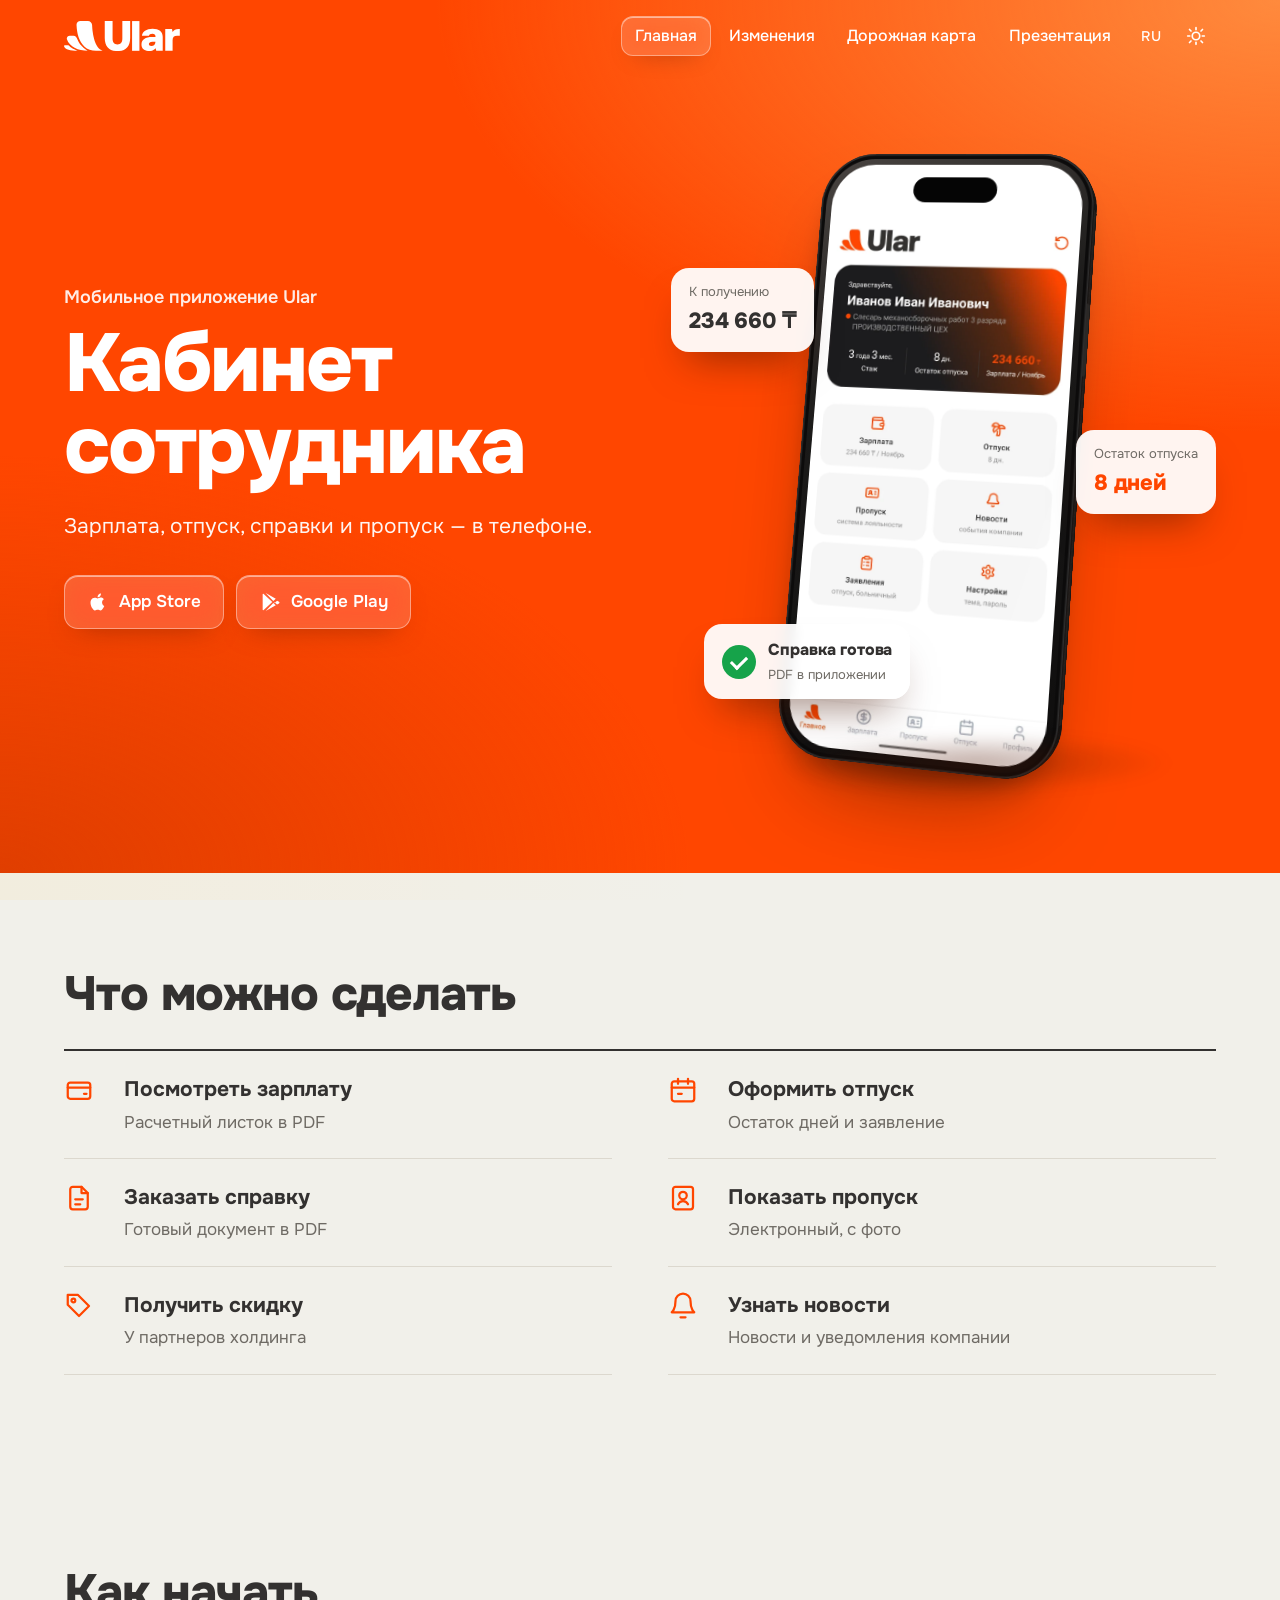
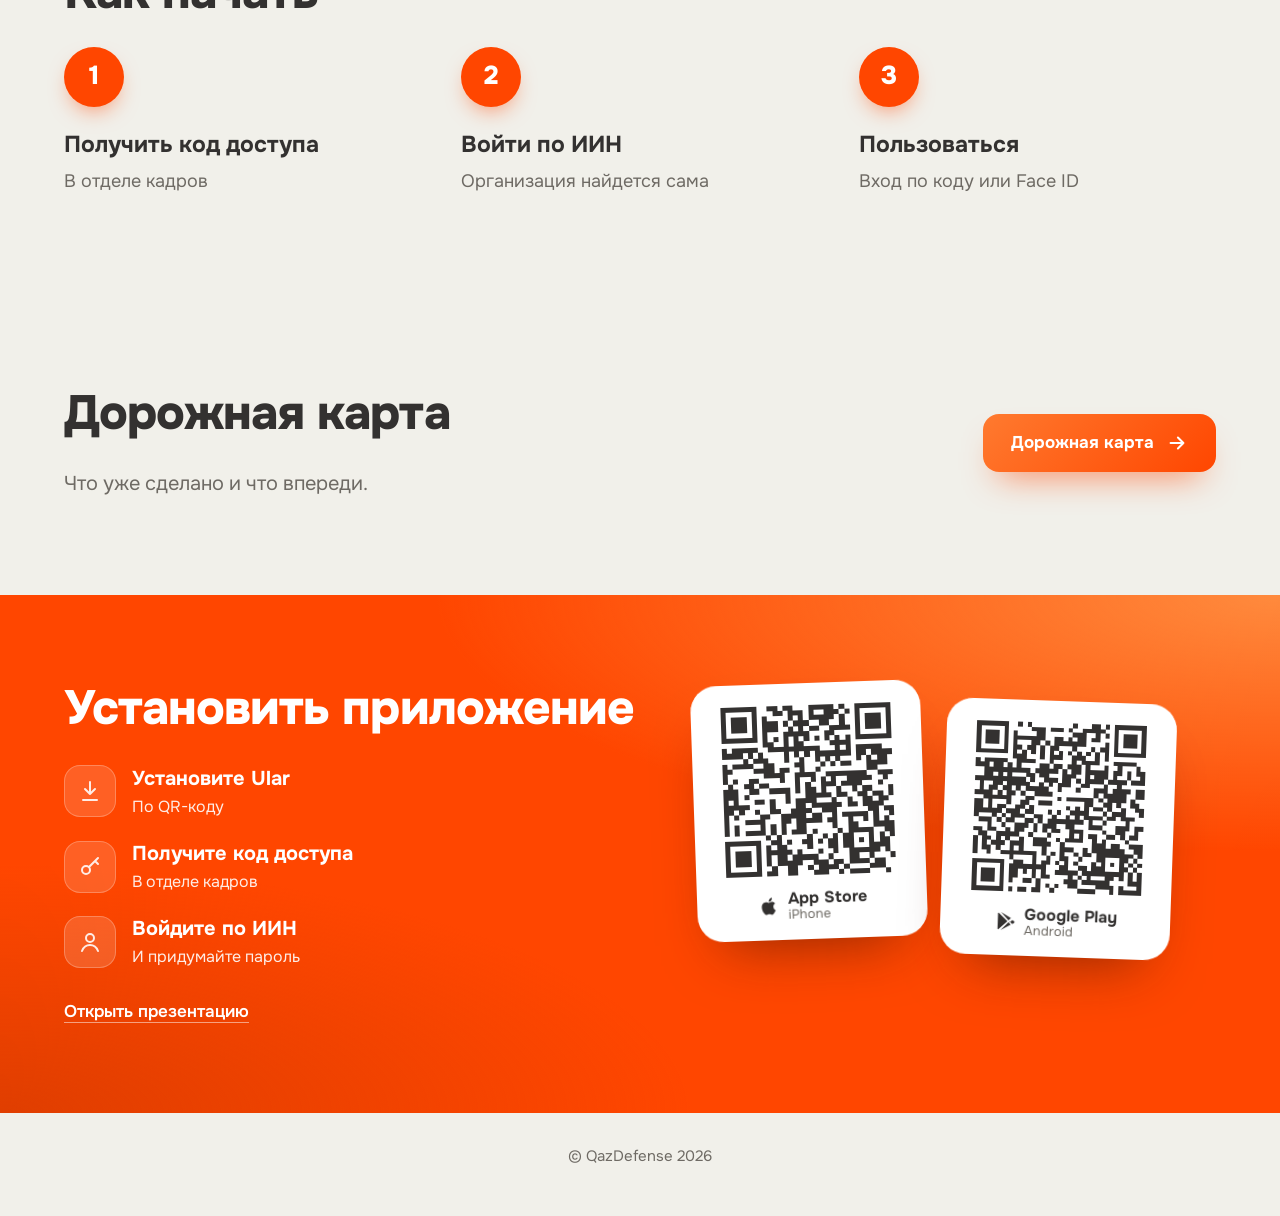
==== index.html @ 0cce13f9 "Сайт на трех языках: русский, казахский, английский Переключатель языка в шапке и в презентации, выб" ====
<!doctype html>
<html lang="ru">
<head>
<meta charset="utf-8">
<meta name="viewport" content="width=device-width, initial-scale=1, viewport-fit=cover">
<title>Кабинет сотрудника</title>
<meta name="description" content="Кабинет сотрудника: мобильное приложение Ular, связь с 1С:ЗУП и маршрут развития.">
<meta property="og:title" content="Кабинет сотрудника">
<meta property="og:description" content="Зарплата, отпуск, справки и электронный пропуск в телефоне.">
<meta property="og:image" content="assets/app/light/home.webp">
<meta name="theme-color" content="#FF4600">
<link rel="icon" href="assets/mark.svg" type="image/svg+xml">
<link rel="preconnect" href="https://fonts.googleapis.com">
<link rel="preconnect" href="https://fonts.gstatic.com" crossorigin>
<link rel="stylesheet" href="https://fonts.googleapis.com/css2?family=Onest:wght@400;500;600;700;800&display=swap">
<link rel="stylesheet" href="assets/site.css?v=1446a52e">
<script>try{var t=localStorage.getItem("theme");if(t)document.documentElement.dataset.theme=t}catch(e){}</script>
<script>(function(){var l=null,r=document.documentElement;try{l=new URLSearchParams(location.search).get("lang")||localStorage.getItem("lang")}catch(e){}if(l==="kz")l="kk";if(l==="kk"||l==="en"){r.lang=l;r.classList.add("i18n-wait");setTimeout(function(){r.classList.remove("i18n-wait")},1500)}})()</script>
</head>
<body class="page-flow">

<header class="top flow-top">
  <div class="wrap">
    <a class="brand" href="./" aria-label="Кабинет сотрудника"><svg viewBox="0 0 849 220" role="img" aria-label="Ular"><path d="M841.567 57.8906H849.352V108.357H829.11C807 108.357 796.412 117.681 796.412 141.348V218.577H742.539V57.8906H792.053L796.412 81.5576C805.443 66.61 818.211 57.8906 841.567 57.8906Z" fill="currentColor"/><path d="M649.555 56.0234C696.577 56.0234 723.981 75.9535 723.981 114.879V218.578H676.336L672.287 200.205C660.454 213.595 646.752 220.446 625.888 220.446C591.01 220.446 568.277 203.942 568.277 172.49C568.277 137.612 595.993 117.993 647.686 117.993H670.73V111.765C670.73 100.555 662.945 93.0809 647.998 93.0809C633.673 93.0809 624.019 99.309 623.085 108.651H571.391C574.194 77.5105 604.712 56.0234 649.555 56.0234ZM640.212 183.389C658.585 183.389 670.419 171.244 670.73 151.937V151.314H647.998C631.804 151.314 622.462 158.165 622.462 169.064C622.462 177.784 629.313 183.389 640.212 183.389Z" fill="currentColor"/><path d="M499.242 218.579V0.59375H553.116V218.579H499.242Z" fill="currentColor"/><path d="M298.93 123.911V0.59375H356.229V127.025C356.229 155.986 366.194 172.179 392.04 172.179C417.887 172.179 427.852 155.986 427.852 127.025V0.59375H485.151V123.911C485.151 185.881 453.076 220.447 392.04 220.447C331.005 220.447 298.93 185.881 298.93 123.911Z" fill="currentColor"/><path d="M29.8086 177.066C33.7452 177.066 37.3371 179.893 39.753 183.002C46.1115 191.182 62.901 204.238 99.253 217.545C46.9515 217.545 9.14565 211.108 0.314484 185.114C-1.13913 180.835 2.66757 177.066 7.18655 177.066H29.8086ZM69.8587 109.004C83.4162 109.004 94.1327 121.016 97.971 134.019C117.186 188.463 173.441 217.545 173.441 217.545C140.13 217.545 106.184 213.955 77.4821 197.048C54.4154 183.46 29.5887 162.787 21.2532 134.056C17.4759 121.036 28.8384 109.004 42.3958 109.004H69.8587ZM175.006 0C191.834 0 205.317 13.4258 206.041 30.2379C208.97 98.2633 226.685 202.657 282.727 217.545H234.255C202.698 217.545 170.627 209.135 148.651 186.488C109.204 145.836 95.3131 97.632 91.8499 28.0963C91.8501 12.3522 104.614 0.000155662 120.358 0H175.006Z" fill="#FF4600"/></svg></a>
    <nav class="nav" aria-label="Разделы">
      <a class="opt" href="./" aria-current="page">Главная</a>
      <a class="opt" href="changes.html">Изменения</a>
      <a class="opt" href="roadmap.html">Дорожная карта</a>
      <a class="nav-cta" href="present/" target="_blank" rel="noopener">Презентация</a>
      <button type="button" id="theme" class="theme-btn" aria-label="Светлая или темная тема"><svg viewBox="0 0 24 24" aria-hidden="true"><g class="ic-sun"><circle cx="12" cy="12" r="4.5" fill="none" stroke="currentColor" stroke-width="2"/><path d="M12 2v2.5M12 19.5V22M4.2 4.2l1.8 1.8M18 18l1.8 1.8M2 12h2.5M19.5 12H22M4.2 19.8 6 18M18 6l1.8-1.8" stroke="currentColor" stroke-width="2" stroke-linecap="round"/></g><path class="ic-moon" d="M20 14.5A8 8 0 0 1 9.5 4a8 8 0 1 0 10.5 10.5z" fill="none" stroke="currentColor" stroke-width="2" stroke-linejoin="round"/></svg></button>
    </nav>
  </div>
</header>

<main>
  <section class="flow-hero band" id="start">
    <div class="wrap">
      <div class="hero-text">
        <p class="kicker">Мобильное приложение Ular</p>
        <h1>Кабинет сотрудника</h1>
        <p class="lead">Зарплата, отпуск, справки и пропуск — в телефоне.</p>
        <div class="stores">
          <a class="store" href="https://apps.apple.com/kz/app/ular/id6813023469" rel="noopener">
            <svg viewBox="0 0 24 24" aria-hidden="true"><path fill="currentColor" d="M16.4 12.6c0-2.4 2-3.5 2-3.6-1.1-1.6-2.8-1.8-3.4-1.8-1.4-.1-2.8.9-3.5.9s-1.9-.9-3.1-.8c-1.6 0-3 .9-3.8 2.3-1.6 2.8-.4 7 1.2 9.3.8 1.1 1.7 2.4 2.9 2.3 1.2 0 1.6-.7 3-.7s1.8.7 3 .7c1.3 0 2.1-1.1 2.8-2.3.9-1.3 1.3-2.6 1.3-2.6s-2.4-1-2.4-3.7zM14.2 5.6c.6-.8 1.1-1.9 1-3-.9 0-2.1.6-2.7 1.4-.6.7-1.1 1.8-1 2.9 1 .1 2.1-.5 2.7-1.3z"/></svg>
            App Store
          </a>
          <a class="store" href="https://play.google.com/store/apps/details?id=com.qazdefense.ular" rel="noopener">
            <svg viewBox="0 0 24 24" aria-hidden="true"><path fill="currentColor" d="M4 3.5v17c0 .4.4.7.8.5l9.7-9-9.7-9c-.4-.2-.8.1-.8.5zm11.6 7.4 2.7-2.5-11-6.2 8.3 8.7zm0 2.2-8.3 8.7 11-6.2-2.7-2.5zm1.1-1.1 3 2.8 2.1-1.2c.7-.4.7-1.4 0-1.8l-2.1-1.2-3 2.8z"/></svg>
            Google Play
          </a>
        </div>
      </div>
      <div class="phone3d" aria-hidden="true">
        <div class="phone3d-tilt" id="phone3d" data-spin title="Зажмите и покрутите">
          <div class="spin-body"><div class="device"><img src="assets/app/light/home.webp" alt="" width="620" height="1412"><i class="sheen"></i></div><i class="slice" style="--z:-11.0px"></i><i class="slice" style="--z:-10.5px"></i><i class="slice" style="--z:-10.0px"></i><i class="slice" style="--z:-9.5px"></i><i class="slice" style="--z:-9.0px"></i><i class="slice" style="--z:-8.5px"></i><i class="slice" style="--z:-8.0px"></i><i class="slice" style="--z:-7.5px"></i><i class="slice" style="--z:-7.0px"></i><i class="slice" style="--z:-6.5px"></i><i class="slice" style="--z:-6.0px"></i><i class="slice" style="--z:-5.5px"></i><i class="slice" style="--z:-5.0px"></i><i class="slice" style="--z:-4.5px"></i><i class="slice" style="--z:-4.0px"></i><i class="slice" style="--z:-3.5px"></i><i class="slice" style="--z:-3.0px"></i><i class="slice" style="--z:-2.5px"></i><i class="slice" style="--z:-2.0px"></i><i class="slice" style="--z:-1.5px"></i><i class="slice" style="--z:-1.0px"></i><i class="slice" style="--z:-0.5px"></i><i class="slice" style="--z:0.0px"></i><i class="slice" style="--z:0.5px"></i><i class="slice" style="--z:1.0px"></i><i class="slice" style="--z:1.5px"></i><i class="slice" style="--z:2.0px"></i><i class="slice" style="--z:2.5px"></i><i class="slice" style="--z:3.0px"></i><i class="slice" style="--z:3.5px"></i><i class="slice" style="--z:4.0px"></i><i class="slice" style="--z:4.5px"></i><i class="slice" style="--z:5.0px"></i><i class="slice" style="--z:5.5px"></i><i class="slice" style="--z:6.0px"></i><i class="slice" style="--z:6.5px"></i><i class="slice" style="--z:7.0px"></i><i class="slice" style="--z:7.5px"></i><i class="slice" style="--z:8.0px"></i><i class="slice" style="--z:8.5px"></i><i class="slice" style="--z:9.0px"></i><i class="slice" style="--z:9.5px"></i><i class="slice" style="--z:10.0px"></i><i class="slice" style="--z:10.5px"></i><i class="slice" style="--z:11.0px"></i><i class="edge el"></i><i class="edge er"></i><i class="edge et"></i><i class="edge eb"></i><div class="device-back" aria-hidden="true"><svg viewBox="0 0 283 220"><path d="M29.8086 177.066C33.7452 177.066 37.3371 179.893 39.753 183.002C46.1115 191.182 62.901 204.238 99.253 217.545C46.9515 217.545 9.14565 211.108 0.314484 185.114C-1.13913 180.835 2.66757 177.066 7.18655 177.066H29.8086ZM69.8587 109.004C83.4162 109.004 94.1327 121.016 97.971 134.019C117.186 188.463 173.441 217.545 173.441 217.545C140.13 217.545 106.184 213.955 77.4821 197.048C54.4154 183.46 29.5887 162.787 21.2532 134.056C17.4759 121.036 28.8384 109.004 42.3958 109.004H69.8587ZM175.006 0C191.834 0 205.317 13.4258 206.041 30.2379C208.97 98.2633 226.685 202.657 282.727 217.545H234.255C202.698 217.545 170.627 209.135 148.651 186.488C109.204 145.836 95.3131 97.632 91.8499 28.0963C91.8501 12.3522 104.614 0.000155662 120.358 0H175.006Z" fill="#FF4600"/></svg><span>Ular</span></div></div>
        </div>
        <i class="phone3d-shadow"></i>
        <div class="float-card fc1"><span>К получению</span><b>234 660 ₸</b></div>
        <div class="float-card fc2"><span>Остаток отпуска</span><b>8 дней</b></div>
        <div class="float-card fc3"><i></i><div><b>Справка готова</b><span>PDF в приложении</span></div></div>
      </div>
    </div>
  </section>

  <section class="flow-block reveal" id="features">
    <div class="wrap">
      <h2>Что можно сделать</h2>
      <div class="tasks">
        <div class="task">
          <svg viewBox="0 0 24 24" fill="none" stroke="currentColor" stroke-width="1.8" stroke-linecap="round" stroke-linejoin="round" aria-hidden="true"><rect x="3" y="6" width="18" height="13" rx="2"/><path d="M3 10h18M16 15h2"/></svg>
          <div><h3>Посмотреть зарплату</h3><p>Расчетный листок в PDF</p></div>
        </div>
        <div class="task">
          <svg viewBox="0 0 24 24" fill="none" stroke="currentColor" stroke-width="1.8" stroke-linecap="round" stroke-linejoin="round" aria-hidden="true"><rect x="3" y="5" width="18" height="16" rx="2"/><path d="M3 10h18M8 3v4M16 3v4M8 15h3"/></svg>
          <div><h3>Оформить отпуск</h3><p>Остаток дней и заявление</p></div>
        </div>
        <div class="task">
          <svg viewBox="0 0 24 24" fill="none" stroke="currentColor" stroke-width="1.8" stroke-linecap="round" stroke-linejoin="round" aria-hidden="true"><path d="M14 3H7a2 2 0 0 0-2 2v14a2 2 0 0 0 2 2h10a2 2 0 0 0 2-2V8z"/><path d="M14 3v5h5M9 13h6M9 17h4"/></svg>
          <div><h3>Заказать справку</h3><p>Готовый документ в PDF</p></div>
        </div>
        <div class="task">
          <svg viewBox="0 0 24 24" fill="none" stroke="currentColor" stroke-width="1.8" stroke-linecap="round" stroke-linejoin="round" aria-hidden="true"><rect x="4" y="3" width="16" height="18" rx="2"/><circle cx="12" cy="10" r="3"/><path d="M8 17c.8-1.8 2.2-2.6 4-2.6s3.2.8 4 2.6"/></svg>
          <div><h3>Показать пропуск</h3><p>Электронный, с фото</p></div>
        </div>
        <div class="task">
          <svg viewBox="0 0 24 24" fill="none" stroke="currentColor" stroke-width="1.8" stroke-linecap="round" stroke-linejoin="round" aria-hidden="true"><path d="M20 12l-8 8-9-9V3h8z"/><circle cx="7.5" cy="7.5" r="1.5"/></svg>
          <div><h3>Получить скидку</h3><p>У партнеров холдинга</p></div>
        </div>
        <div class="task">
          <svg viewBox="0 0 24 24" fill="none" stroke="currentColor" stroke-width="1.8" stroke-linecap="round" stroke-linejoin="round" aria-hidden="true"><path d="M6 8a6 6 0 0 1 12 0c0 7 3 9 3 9H3s3-2 3-9"/><path d="M10 21h4"/></svg>
          <div><h3>Узнать новости</h3><p>Новости и уведомления компании</p></div>
        </div>
      </div>

    </div>
  </section>

  <section class="flow-block reveal" id="how">
    <div class="wrap">
      <h2>Как начать</h2>
      <ol class="steps">
        <li><h3>Получить код доступа</h3><p>В отделе кадров</p></li>
        <li><h3>Войти по ИИН</h3><p>Организация найдется сама</p></li>
        <li><h3>Пользоваться</h3><p>Вход по коду или Face ID</p></li>
      </ol>
    </div>
  </section>

  <section class="flow-block reveal" id="route-block">
    <div class="wrap teaser">
      <div>
        <h2>Дорожная карта</h2>
        <p class="lead-dark">Что уже сделано и что впереди.</p>
      </div>
      <a class="btn-route" href="roadmap.html">Дорожная карта <svg viewBox="0 0 24 24" aria-hidden="true"><path d="M5 12h14M13 6l6 6-6 6" fill="none" stroke="currentColor" stroke-width="2.2" stroke-linecap="round" stroke-linejoin="round"/></svg></a>
    </div>
  </section>

  <section class="flow-block band finale reveal" id="end">
    <div class="wrap finale-grid">
      <div class="finale-text">
        <h2>Установить приложение</h2>
        <ol class="finale-steps">
          <li><span class="fi"><svg viewBox="0 0 24 24" fill="none" stroke="currentColor" stroke-width="2" stroke-linecap="round" stroke-linejoin="round" aria-hidden="true"><path d="M12 3v12M7 10l5 5 5-5M5 21h14"/></svg></span><div><b>Установите Ular</b><span>По QR-коду</span></div></li>
          <li><span class="fi"><svg viewBox="0 0 24 24" fill="none" stroke="currentColor" stroke-width="2" stroke-linecap="round" stroke-linejoin="round" aria-hidden="true"><circle cx="8" cy="15" r="4"/><path d="M11 12l9-9M17 6l3 3"/></svg></span><div><b>Получите код доступа</b><span>В отделе кадров</span></div></li>
          <li><span class="fi"><svg viewBox="0 0 24 24" fill="none" stroke="currentColor" stroke-width="2" stroke-linecap="round" stroke-linejoin="round" aria-hidden="true"><circle cx="12" cy="8" r="4"/><path d="M4 21c1.5-4 4.5-6 8-6s6.5 2 8 6"/></svg></span><div><b>Войдите по ИИН</b><span>И придумайте пароль</span></div></li>
        </ol>
        <a class="finale-link" href="present/" target="_blank" rel="noopener">Открыть презентацию</a>
      </div>
      <div class="qr-cards">
        <a class="qr-card" href="https://apps.apple.com/kz/app/ular/id6813023469" rel="noopener">
          <img src="assets/qr-ios.svg" alt="QR-код для App Store" width="160" height="160">
          <span class="qr-meta"><svg viewBox="0 0 24 24" aria-hidden="true"><path fill="currentColor" d="M16.4 12.6c0-2.4 2-3.5 2-3.6-1.1-1.6-2.8-1.8-3.4-1.8-1.4-.1-2.8.9-3.5.9s-1.9-.9-3.1-.8c-1.6 0-3 .9-3.8 2.3-1.6 2.8-.4 7 1.2 9.3.8 1.1 1.7 2.4 2.9 2.3 1.2 0 1.6-.7 3-.7s1.8.7 3 .7c1.3 0 2.1-1.1 2.8-2.3.9-1.3 1.3-2.6 1.3-2.6s-2.4-1-2.4-3.7zM14.2 5.6c.6-.8 1.1-1.9 1-3-.9 0-2.1.6-2.7 1.4-.6.7-1.1 1.8-1 2.9 1 .1 2.1-.5 2.7-1.3z"/></svg><b>App Store</b><span>iPhone</span></span>
        </a>
        <a class="qr-card" href="https://play.google.com/store/apps/details?id=com.qazdefense.ular" rel="noopener">
          <img src="assets/qr-android.svg" alt="QR-код для Google Play" width="160" height="160">
          <span class="qr-meta"><svg viewBox="0 0 24 24" aria-hidden="true"><path fill="currentColor" d="M4 3.5v17c0 .4.4.7.8.5l9.7-9-9.7-9c-.4-.2-.8.1-.8.5zm11.6 7.4 2.7-2.5-11-6.2 8.3 8.7zm0 2.2-8.3 8.7 11-6.2-2.7-2.5zm1.1-1.1 3 2.8 2.1-1.2c.7-.4.7-1.4 0-1.8l-2.1-1.2-3 2.8z"/></svg><b>Google Play</b><span>Android</span></span>
        </a>
      </div>
    </div>
  </section>
</main>

<nav class="tabbar" aria-label="Разделы">
  <a href="./" aria-current="page"><svg viewBox="0 0 24 24" aria-hidden="true"><g fill="none" stroke="currentColor" stroke-width="2" stroke-linecap="round" stroke-linejoin="round"><path d="M4 11.5 12 5l8 6.5V19a1 1 0 0 1-1 1h-4.5v-5h-5v5H5a1 1 0 0 1-1-1z"/></g></svg><span>Главная</span></a>
  <a href="changes.html"><svg viewBox="0 0 24 24" aria-hidden="true"><g fill="none" stroke="currentColor" stroke-width="2" stroke-linecap="round" stroke-linejoin="round"><path d="M8 6h12M8 12h12M8 18h12"/><circle cx="4" cy="6" r=".6"/><circle cx="4" cy="12" r=".6"/><circle cx="4" cy="18" r=".6"/></g></svg><span>Изменения</span></a>
  <a href="roadmap.html"><svg viewBox="0 0 24 24" aria-hidden="true"><g fill="none" stroke="currentColor" stroke-width="2" stroke-linecap="round" stroke-linejoin="round"><path d="M5 19c3-6 11-2 14-9"/><circle cx="5" cy="19" r="2"/><circle cx="19" cy="6" r="2"/></g></svg><span>Карта</span></a>
  <a href="present/" target="_blank" rel="noopener"><svg viewBox="0 0 24 24" aria-hidden="true"><g fill="none" stroke="currentColor" stroke-width="2" stroke-linecap="round" stroke-linejoin="round"><rect x="3" y="4" width="18" height="12" rx="2"/><path d="M12 16v4M8 20h8"/></g></svg><span>Презентация</span></a>
</nav>

<footer>
  <div class="wrap">
    <span>© QazDefense 2026</span>
  </div>
</footer>

<button type="button" class="to-top" id="toTop" aria-label="Наверх"><svg viewBox="0 0 24 24" aria-hidden="true"><path d="M12 19V5M6 11l6-6 6 6" fill="none" stroke="currentColor" stroke-width="2.2" stroke-linecap="round" stroke-linejoin="round"/></svg></button>
<script src="assets/i18n/kk.js?v=1446a52e"></script>
<script src="assets/i18n/en.js?v=1446a52e"></script>
<script src="assets/i18n.js?v=1446a52e"></script>
<script src="assets/deck.js?v=1446a52e"></script>
</body>
</html>
---- assets/site.css ----
/* Ular: фирменные цвета из брендбука, шрифт Onest вместо Aeonik (Aeonik по лицензии не раздается).
   Сайт листается как презентация: каждая область - экран (.slide). */
:root {
  --ular: #FF4600;
  --ular-deep: #D93B00;
  --sun: #FFCE64;
  --sand: #F1F0EA;
  --graphite: #333130;
  --bg: var(--sand);
  --surface: #FBFAF6;
  --fg: var(--graphite);
  --muted: #6E6A64;
  --line: #DCD8CE;
  --font: "Onest", "Segoe UI", Roboto, Arial, sans-serif;
  --wrap: 1180px;
  --top: 72px;
  color-scheme: light;
}
@media (prefers-color-scheme: dark) {
  :root:not([data-theme="light"]) { --bg: #1F1E1C; --surface: #2A2826; --fg: #F1F0EA; --muted: #A8A39B; --line: #3C3936; color-scheme: dark; }
}
:root[data-theme="dark"] { --bg: #1F1E1C; --surface: #2A2826; --fg: #F1F0EA; --muted: #A8A39B; --line: #3C3936; color-scheme: dark; }

* { box-sizing: border-box; }
html { -webkit-text-size-adjust: 100%; }
body { margin: 0; background: var(--bg); color: var(--fg); font: 400 17px/1.55 var(--font); }
img { max-width: 100%; height: auto; display: block; }
a { color: inherit; }
a:focus-visible, button:focus-visible, .strip:focus-visible { outline: 2px solid var(--ular); outline-offset: 3px; border-radius: 6px; }

.wrap {
  width: 100%; max-width: var(--wrap); margin: 0 auto;
  padding-left: max(24px, env(safe-area-inset-left, 0px));
  padding-right: max(24px, env(safe-area-inset-right, 0px));
}

/* Шапка */
.top .wrap { display: flex; align-items: center; justify-content: space-between; gap: 16px; height: var(--top); }
.brand { display: inline-flex; align-items: center; text-decoration: none; }
.brand svg { height: 30px; width: auto; }
.nav { display: flex; gap: 24px; font-weight: 500; font-size: 16px; }
.nav a { text-decoration: none; }
.nav a:hover, .nav a[aria-current="page"] { text-decoration: underline; text-underline-offset: 4px; }
.fixed-top { position: fixed; inset: 0 0 auto; z-index: 20; padding-top: env(safe-area-inset-top, 0px); color: var(--fg);
  background: color-mix(in srgb, var(--bg) 88%, transparent); backdrop-filter: blur(10px); -webkit-backdrop-filter: blur(10px);
  transition: background .3s ease, color .3s ease; }
.fixed-top.on-band { background: transparent; color: #fff; backdrop-filter: none; -webkit-backdrop-filter: none; }
.fixed-top.on-band .brand svg path { fill: #fff; }

/* Оранжевое поле бренда */
.band {
  color: #fff;
  background:
    radial-gradient(120% 90% at 100% 0%, #FF8A3D 0%, rgba(255,138,61,0) 55%),
    radial-gradient(90% 80% at 0% 100%, #E03E00 0%, rgba(224,62,0,0) 60%),
    var(--ular);
}
.band .brand svg path { fill: #fff; }

/* Слайды */
.slide {
  min-height: 100vh; min-height: 100svh;
  display: flex; align-items: center; padding-block: calc(var(--top) + 24px) 96px; overflow: hidden;
}
.slide h2 { margin: 0 0 12px; font-size: clamp(32px, 4.2vw, 54px); line-height: 1.06; font-weight: 800; letter-spacing: -0.02em; text-wrap: balance; }
.slide .intro { margin: 0 0 40px; color: var(--muted); max-width: 38em; font-size: 20px; }

/* Первый слайд */
.hero .wrap { display: grid; grid-template-columns: minmax(0, 1fr) minmax(0, 1fr); gap: 40px; align-items: center; }
.hero-text { position: relative; z-index: 3; }
.hero h1 { margin: 0; font-size: clamp(42px, 6.4vw, 84px); line-height: 1.0; font-weight: 800; letter-spacing: -0.025em; text-wrap: balance; }
.lead { margin: 22px 0 0; font-size: 21px; max-width: 30em; opacity: .95; }
.stores { display: flex; flex-wrap: wrap; gap: 12px; margin-top: 32px; }
.store {
  display: inline-flex; align-items: center; gap: 10px; height: 54px; padding: 0 22px; border-radius: 14px;
  background: #fff; color: var(--graphite); font-weight: 600; text-decoration: none; transition: transform .2s ease;
}
.store:hover { transform: translateY(-2px); }
.store svg { width: 22px; height: 22px; }
.store.ghost { background: transparent; color: #fff; box-shadow: inset 0 0 0 2px rgba(255,255,255,.75); }
.hint-keys { margin: 28px 0 0; font-size: 15px; opacity: .8; }

/* Веер из телефонов - мотив лепестков бренда */
/* Веер прикреплен к нижнему краю первого экрана: низ телефонов всегда уходит за край */
.fan { position: absolute; bottom: 0; right: max(24px, calc((100vw - var(--wrap)) / 2 + 24px)); width: min(46vw, 600px); height: min(580px, 68vh); }
.fan img {
  position: absolute; left: 50%; bottom: -150px; width: min(270px, 22vw); transform: translateX(-50%) rotate(var(--r));
  border-radius: 34px 34px 0 0; filter: drop-shadow(0 24px 32px rgba(80, 20, 0, .35));
  transform-origin: 50% 140%; animation: open 1.1s cubic-bezier(.2,.8,.2,1) both;
}
.fan img:nth-child(1) { --r: -15deg; animation-delay: .15s; }
.fan img:nth-child(2) { --r: 15deg; animation-delay: .15s; }
.fan img:nth-child(3) { --r: 0deg; z-index: 2; }
@keyframes open { from { transform: translateX(-50%) rotate(0deg) translateY(40px); opacity: .6; } }

/* Возможности */
.tasks { display: grid; grid-template-columns: repeat(2, minmax(0, 1fr)); gap: 0 56px; border-top: 2px solid var(--fg); }
.task { display: grid; grid-template-columns: 44px minmax(0, 1fr); gap: 16px; padding: 22px 0; border-bottom: 1px solid var(--line); }
.task svg { width: 30px; height: 30px; color: var(--ular); margin-top: 2px; }
.task h3 { margin: 0 0 4px; font-size: 21px; font-weight: 700; }
.task p { margin: 0; color: var(--muted); }

/* Экраны */
.strip { display: flex; gap: 20px; overflow-x: auto; padding: 16px 0 20px; scroll-snap-type: x mandatory; scrollbar-width: thin; }
.strip figure { margin: 0; flex: none; scroll-snap-align: start; }
.strip img { height: min(62vh, 600px); width: auto; border-radius: 22px; }

/* Шаги - настоящая последовательность */
.steps { display: grid; grid-template-columns: repeat(3, minmax(0, 1fr)); gap: 40px; counter-reset: s; list-style: none; margin: 0; padding: 0; }
.steps li { counter-increment: s; }
.steps li::before {
  content: counter(s); display: grid; place-items: center; width: 60px; height: 60px; border-radius: 50%;
  background: var(--ular); color: #fff; font-weight: 800; font-size: 26px; margin-bottom: 20px;
}
.steps h3 { margin: 0 0 6px; font-size: 23px; }
.steps p { margin: 0; color: var(--muted); font-size: 18px; }

/* Надежность */
.facts { display: grid; grid-template-columns: repeat(4, minmax(0, 1fr)); gap: 36px; margin-top: 32px; }
.facts b { display: block; font-size: 21px; margin-bottom: 8px; }
.facts p { margin: 0; color: var(--muted); }

/* Последний слайд */
.finale .wrap { display: flex; flex-direction: column; align-items: flex-start; }
.finale h2 { font-size: clamp(36px, 5.4vw, 72px); }
.credit { margin-top: 64px; opacity: .8; font-size: 15px; }

/* Переключатель слайдов */
.pager {
  position: fixed; z-index: 30; right: max(20px, env(safe-area-inset-right, 0px)); bottom: max(20px, env(safe-area-inset-bottom, 0px));
  display: flex; align-items: center; gap: 4px; padding: 6px; border-radius: 999px;
  background: var(--surface); color: var(--fg); box-shadow: 0 6px 24px rgba(0,0,0,.16); border: 1px solid var(--line);
}
.pager button { width: 42px; height: 42px; display: grid; place-items: center; border: 0; border-radius: 50%; background: transparent; color: inherit; cursor: pointer; transition: background .2s ease, opacity .2s ease; }
.pager button:hover:not(:disabled) { background: color-mix(in srgb, var(--ular) 14%, transparent); }
.pager button:disabled { opacity: .3; cursor: default; }
.pager svg { width: 20px; height: 20px; }
#count { min-width: 64px; text-align: center; font-variant-numeric: tabular-nums; font-weight: 600; font-size: 15px; }

/* Отдельная страница дорожной карты */
.rm-head > .wrap { padding-block: 24px 56px; }
.rm-head h1 { margin: 0; font-size: clamp(36px, 5vw, 60px); line-height: 1.05; font-weight: 800; letter-spacing: -0.02em; }
.rm-head p { margin: 14px 0 0; font-size: 19px; max-width: 34em; opacity: .95; }
footer { padding-block: 32px 48px; color: var(--muted); font-size: 15px; }
footer .wrap { display: flex; flex-wrap: wrap; justify-content: space-between; gap: 12px; }

/* Маршрут: сколько пройдено и что впереди */
.route-stats { display: grid; grid-template-columns: repeat(3, minmax(0, 1fr)); gap: 24px; margin-bottom: 8px; }
.stat b { display: block; font-size: clamp(40px, 5vw, 64px); line-height: 1; font-weight: 800; letter-spacing: -0.03em; color: var(--ular);
  font-variant-numeric: tabular-nums; }
.stat span { color: var(--muted); font-size: 16px; }
/* Карта маршрута - на своей подложке, как отдельный лист */
.route-scroll {
  overflow-x: auto; margin-top: 14px; padding: 10px 18px 6px; scrollbar-width: thin;
  border-radius: 26px; border: 1px solid var(--line);
  background:
    radial-gradient(circle, color-mix(in srgb, var(--fg) 10%, transparent) 1px, transparent 1.4px) 0 0 / 22px 22px,
    linear-gradient(180deg, var(--surface), color-mix(in srgb, var(--surface) 70%, var(--bg)));
  box-shadow: 0 1px 0 rgba(255,255,255,.5) inset, 0 24px 48px -28px rgba(60, 30, 10, .45);
}
.route-svg { display: block; width: 100%; min-width: 860px; height: auto; overflow: visible; }
.road-bed { fill: none; stroke: color-mix(in srgb, var(--fg) 8%, transparent); stroke-width: 22; stroke-linecap: round; }
.road-future { fill: none; stroke: var(--sun); stroke-width: 4; stroke-dasharray: 1 13; stroke-linecap: round;
  animation: build 1.6s linear infinite; }
@keyframes build { to { stroke-dashoffset: -28; } }
.road-passed { fill: none; stroke-width: 8; stroke-linecap: round; }
.node { cursor: pointer; outline: none; }
.node .ring { fill: var(--bg); stroke: var(--line); stroke-width: 3; transition: r .3s ease, stroke .3s ease; }
.node .dot { fill: var(--line); transition: fill .3s ease; }
.node.done .ring { stroke: var(--ular); }
.node.done .dot { fill: var(--ular); }
.node.next .ring { fill: var(--sun); stroke: var(--ular); stroke-width: 3; }
.node.next .halo { fill: none; stroke: var(--ular); stroke-width: 2; transform-box: fill-box; transform-origin: center; animation: halo 2.2s ease-out infinite; }
@keyframes halo { from { transform: scale(1); opacity: .7; } to { transform: scale(2.2); opacity: 0; } }
.node.plan .ring { fill: color-mix(in srgb, var(--sun) 22%, var(--bg)); stroke: var(--sun); stroke-width: 3; }
.node-count { font: 800 15px var(--font); fill: var(--fg); pointer-events: none; }
.node.next .node-count { fill: var(--graphite); }
.node-short { font: 600 13px var(--font); fill: var(--ular); }
.node:hover .ring, .node:focus-visible .ring { r: 22; }
.node.sel .ring { r: 23; stroke-width: 4; filter: drop-shadow(0 6px 10px rgba(255, 70, 0, .35)); }
.node:focus-visible .ring { stroke: var(--fg); }
.node-ver { font: 700 15px var(--font); fill: var(--fg); }
.node-date { font: 500 12px var(--font); fill: var(--muted); }
.node.plan .node-ver { fill: var(--fg); }
.here-marker .core { fill: #fff; stroke: var(--ular); stroke-width: 4; }
.here-marker .pulse { fill: var(--ular); opacity: .25; transform-box: fill-box; transform-origin: center; animation: pulse 1.8s ease-out infinite; }
.here-tag rect { fill: var(--ular); filter: drop-shadow(0 6px 10px rgba(255, 70, 0, .35)); }
.here-label { font: 700 13px var(--font); fill: #fff; }
@keyframes pulse { from { transform: scale(.4); opacity: .45; } to { transform: scale(1.4); opacity: 0; } }

.route-card { margin-top: 22px; min-height: 170px; }
.card-inner {
  background: var(--surface); border: 1px solid var(--line); border-radius: 22px; padding: 22px 26px;
  box-shadow: 0 1px 0 rgba(255,255,255,.6) inset, 0 18px 40px -18px rgba(60, 30, 10, .35);
  animation: cardIn .45s cubic-bezier(.2,.8,.2,1);
}
.card-head { display: flex; flex-wrap: wrap; align-items: center; gap: 12px; margin-bottom: 6px; }
.chip { display: inline-flex; align-items: center; height: 28px; padding: 0 12px; border-radius: 999px; font-size: 14px; font-weight: 600; }
.chip.done { background: var(--ular); color: #fff; }
.chip.next { background: var(--sun); color: var(--graphite); }
.chip.plan { box-shadow: inset 0 0 0 1.5px var(--muted); color: var(--muted); }
.card-date { color: var(--muted); font-size: 15px; }
.card-inner h3 { margin: 0 0 14px; font-size: 24px; font-weight: 800; letter-spacing: -0.01em; }
.card-inner ul { list-style: none; margin: 0; padding: 0; display: grid; grid-template-columns: repeat(auto-fill, minmax(260px, 1fr)); gap: 12px 28px; }
.card-inner li { display: grid; gap: 2px; animation: itemIn .5s cubic-bezier(.2,.8,.2,1) both; animation-delay: calc(var(--k) * 40ms); }
.card-inner li b { font-size: 16.5px; font-weight: 600; line-height: 1.3; }
.card-inner li span { color: var(--muted); font-size: 14.5px; line-height: 1.4; }
@keyframes cardIn { from { opacity: .4; transform: translateY(10px) scale(.99); } }
@keyframes itemIn { from { opacity: 0; transform: translateY(8px); } }

.route-tools { display: flex; flex-wrap: wrap; align-items: center; gap: 10px; margin-top: 18px; }
.tool { height: 44px; padding: 0 18px; border-radius: 12px; border: 1.5px solid var(--line); background: var(--surface); color: var(--fg);
  font: 600 15px var(--font); cursor: pointer; transition: border-color .2s ease, transform .2s ease; }
.tool:hover { border-color: var(--ular); transform: translateY(-1px); }
.route-tools .updated { color: var(--muted); font-size: 14px; margin-left: 8px; }
.route-all { display: none; }

/* Отдельная страница: маршрут сверху, ниже все этапы целиком */
.road-page { padding-block: 48px 24px; }
.road-page .route-all { display: grid; gap: 0; margin-top: 48px; }
.ms { padding: 28px 0; border-top: 1px solid var(--line); }
.ms h3 { margin: 0 0 4px; font-size: 22px; font-weight: 800; }
.ms-meta { margin: 0 0 14px; color: var(--muted); font-size: 15px; }
.ms ul { list-style: none; margin: 0; padding: 0; display: grid; grid-template-columns: repeat(auto-fill, minmax(260px, 1fr)); gap: 10px 28px; }
.ms li { display: grid; gap: 2px; }
.ms li b { font-weight: 600; }
.ms li span { color: var(--muted); font-size: 15px; }
.ms.plan h3 { color: var(--muted); }

/* Слайд маршрута компактнее, чтобы влез в экран презентации */
.route-slide { padding-bottom: 72px; }
.route-slide h2 { font-size: clamp(28px, 3.2vw, 42px); margin-bottom: 14px; }
.route-slide .stat b { font-size: clamp(28px, 2.8vw, 38px); }
.route-slide .stat span { font-size: 15px; }
.route-slide .route-stats { margin-bottom: 0; }
.route-slide .route-card { min-height: 0; margin-top: 16px; }
.route-slide .card-inner { padding: 18px 24px; }
.route-slide .card-inner h3 { font-size: 20px; margin-bottom: 10px; }
.route-slide .card-inner ul { grid-template-columns: repeat(auto-fill, minmax(240px, 1fr)); gap: 6px 24px; }
.route-slide .card-inner li span { line-height: 1.3; }
.route-slide .card-inner li span { font-size: 13.5px; }
.route-slide .route { position: relative; }
.route-slide .route-tools { position: absolute; top: -66px; right: 0; margin: 0; }
.route-slide .route-tools .updated { display: none; }
@media (max-width: 900px) { .route-slide .route-tools { position: static; margin-top: 12px; } }

/* Полоса прогресса презентации */
.progress { position: fixed; z-index: 25; inset: 0 0 auto; height: 3px; pointer-events: none; }
.progress i { display: block; height: 100%; background: linear-gradient(90deg, var(--sun), var(--ular)); transform-origin: 0 50%;
  transform: scaleX(0); transition: transform .5s cubic-bezier(.2,.8,.2,1); }

/* Глубина: мягкие лепестки бренда за содержимым светлых слайдов */
.slide { position: relative; isolation: isolate; }
.kicker { margin: 0 0 12px; font-size: 18px; font-weight: 600; opacity: .9; }
.fan { transition: transform .4s ease-out; transform-style: preserve-3d; }
.strip img { box-shadow: 0 22px 40px -20px rgba(60, 30, 10, .45); transition: transform .35s ease; }
.strip figure:hover img { transform: translateY(-8px) rotate(-1deg); }
.steps li::before { box-shadow: 0 10px 22px -8px rgba(255, 70, 0, .6); }

/* Плавное появление содержимого, когда слайд становится текущим (только с JS) */
.js .reveal .wrap > * { opacity: 0; transform: translateY(24px); transition: opacity .7s ease, transform .7s cubic-bezier(.2,.8,.2,1); }
.js .reveal.is-active .wrap > * { opacity: 1; transform: none; }
.js .reveal.is-active .wrap > *:nth-child(2) { transition-delay: .08s; }
.js .reveal.is-active .wrap > *:nth-child(3) { transition-delay: .16s; }

@media print {
  .fixed-top, .pager, .progress, .route-tools, .route-scroll, .route-card, .hint-keys, .stores { display: none !important; }
  .route-all { display: grid !important; }
  .slide { min-height: 0; padding-block: 16px; break-inside: avoid; }
  .slide::before { display: none; }
  body { background: #fff; color: #000; }
  .band { background: #fff; color: #000; }
  .js .reveal .wrap > * { opacity: 1; transform: none; }
  .ms { break-inside: avoid; }
}

@media (max-width: 900px) {
  .hero .wrap { grid-template-columns: 1fr; }
  .hero { flex-direction: column; }
  .fan { position: relative; right: auto; width: 100%; height: 340px; margin-bottom: -96px; align-self: stretch; }
  .fan img { width: 190px; bottom: -110px; }
  .tasks { grid-template-columns: 1fr; }
  .task { padding: 14px 0; }
  .steps, .facts { grid-template-columns: 1fr 1fr; gap: 24px; }
  .route-stats { grid-template-columns: 1fr 1fr 1fr; gap: 12px; }
  .stat span { font-size: 13px; }
}
@media (max-width: 560px) {
  .nav { gap: 16px; font-size: 15px; }
  .nav .opt { display: none; }
  .steps, .facts { grid-template-columns: 1fr; }
  .slide h2 { font-size: 30px; }
  .slide .intro, .lead { font-size: 17px; }
  .hint-keys { display: none; }
  .pager #full { display: none; }
  .strip img { height: 52vh; }
}
@media (prefers-reduced-motion: reduce) {
  * { animation: none !important; transition: none !important; }
}

/* Маршрут в общем стиле сайта: без отдельных плашек и крупных цифр */
.route-stats { display: flex; flex-wrap: wrap; gap: 6px 32px; margin: 0; }
.stat { display: flex; align-items: baseline; gap: 8px; }
.stat b, .route-slide .stat b { display: inline; font-size: 20px; line-height: 1.3; font-weight: 800; letter-spacing: 0; color: var(--fg); }
.stat span, .route-slide .stat span { font-size: 16px; color: var(--muted); }
.tool { height: auto; padding: 4px 0; border: 0; border-radius: 0; background: none; font: 500 16px var(--font); color: var(--fg);
  text-decoration: underline; text-decoration-color: var(--line); text-underline-offset: 5px; }
.tool:hover { transform: none; text-decoration-color: var(--ular); color: var(--fg); }
.route-tools { gap: 24px; }
.route-scroll { box-shadow: none; background:
    radial-gradient(circle, color-mix(in srgb, var(--fg) 9%, transparent) 1px, transparent 1.4px) 0 0 / 22px 22px, var(--surface); }
.card-inner, .route-slide .card-inner { background: none; border: 0; border-top: 2px solid var(--fg); border-radius: 0; box-shadow: none; padding: 16px 0 0; }
.card-inner h3, .route-slide .card-inner h3 { font-size: 21px; font-weight: 700; }
.card-inner li b { font-size: 16px; }
.chip { height: 24px; padding: 0 10px; font-size: 13px; }
.node.sel .ring { filter: none; }

/* Панель карты: маршрут сверху, описание выбранной остановки снизу, уголок указывает на остановку */
.route-panel {
  position: relative; margin-top: 14px; border-radius: 26px; border: 1px solid var(--line); overflow: hidden;
  background: radial-gradient(circle, color-mix(in srgb, var(--fg) 9%, transparent) 1px, transparent 1.4px) 0 0 / 22px 22px, var(--surface);
}
.route-panel .route-scroll { margin: 0; border: 0; border-radius: 0; background: none; padding: 8px 18px 2px; }
.route-panel .route-card, .route-slide .route-panel .route-card {
  position: relative; margin: 0; min-height: 0; padding: 18px 28px 20px; background: var(--bg); border-top: 1px solid var(--line);
}
.route-panel .route-card::before { /* уголок к выбранной остановке */
  content: ""; position: absolute; top: -9px; left: var(--caret, 50%); width: 16px; height: 16px; margin-left: -8px;
  background: var(--bg); border-left: 1px solid var(--line); border-top: 1px solid var(--line); transform: rotate(45deg);
  transition: left .45s cubic-bezier(.2,.8,.2,1);
}
.route-panel .card-inner, .route-slide .route-panel .card-inner { border: 0; padding: 0; background: none; animation: cardIn .4s ease; }
.route-panel .card-inner h3 { font-size: 20px; margin: 0 0 10px; }
.route-panel .card-inner ul { grid-template-columns: repeat(2, minmax(0, 1fr)); gap: 7px 36px; }
.route-panel .card-inner li { display: grid; grid-template-columns: 16px minmax(0, 1fr); gap: 10px; align-items: start; }
.route-panel .card-inner li p { margin: 0; font-size: 15px; line-height: 1.4; color: var(--muted); }
.route-panel .card-inner li p b { color: var(--fg); font-weight: 600; }
.ico { width: 14px; height: 14px; margin-top: 3px; border-radius: 50%; }
.card-inner.done .ico { background: var(--ular); -webkit-mask: none; position: relative; }
.card-inner.done .ico::after { content: ""; position: absolute; left: 4px; top: 2px; width: 4px; height: 7px; border: solid #fff; border-width: 0 2px 2px 0; transform: rotate(45deg); }
.card-inner.next .ico { background: var(--sun); box-shadow: inset 0 0 0 2px var(--ular); }
.card-inner.plan .ico { box-shadow: inset 0 0 0 2px var(--sun); }
@media (max-width: 700px) { .route-panel .card-inner ul { grid-template-columns: 1fr; } .route-panel .route-card { padding: 16px 18px; } }
@media (min-width: 1100px) { .route-slide .route-panel .card-inner ul { grid-template-columns: repeat(3, minmax(0, 1fr)); gap: 6px 28px; } .route-slide .route-panel .card-inner li p { font-size: 14px; } }
/* Колонки как в газете: пункты идут подряд с одинаковым шагом, без выравнивания по самому длинному соседу */
.route-panel .card-inner ul, .route-slide .route-panel .card-inner ul { display: block; columns: 2; column-gap: 36px; }
.route-panel .card-inner li { break-inside: avoid; margin-bottom: 8px; }
@media (min-width: 1100px) { .route-slide .route-panel .card-inner ul { columns: 3; column-gap: 28px; } }
@media (max-width: 700px) { .route-panel .card-inner ul, .route-slide .route-panel .card-inner ul { columns: 1; } }

/* Невысокие экраны ноутбуков: слайд помещается целиком */
@media (max-height: 820px) and (min-width: 901px) {
  :root { --top: 60px; }
  .slide { padding-block: calc(var(--top) + 12px) 72px; }
  .slide h2 { font-size: clamp(28px, 3.4vw, 44px); margin-bottom: 8px; }
  .slide .intro { font-size: 17px; margin-bottom: 20px; }
  .hero h1 { font-size: clamp(40px, 5.4vw, 70px); }
  .lead { font-size: 18px; margin-top: 16px; }
  .stores { margin-top: 22px; }
  .fan { height: min(500px, 66vh); }
  .task { padding: 12px 0; }
  .task h3 { font-size: 18px; }
  .task p { font-size: 15px; }
  .strip img { height: min(54vh, 520px); }
  .steps li::before { width: 50px; height: 50px; font-size: 22px; margin-bottom: 14px; }
  .route-slide .route-tools { top: -54px; }
  .route-panel .route-scroll { padding-top: 2px; }
  .route-svg { max-height: 220px; }
  .route-panel .route-card, .route-slide .route-panel .route-card { padding: 12px 24px 12px; }
  .route-panel .card-inner h3 { font-size: 18px; margin-bottom: 6px; }
  .route-slide .route-panel .card-inner li p { font-size: 13px; }
  .route-panel .card-inner li { margin-bottom: 5px; }
}

/* Последний слайд: шаги со значками и QR-коды магазинов */
.finale-grid { display: grid; grid-template-columns: minmax(0, 1.1fr) minmax(0, 1fr); gap: 48px 56px; align-items: center; }
.finale-grid .credit { grid-column: 1 / -1; margin: 8px 0 0; }
.finale h2 { margin-bottom: 28px; }
.finale-steps { list-style: none; margin: 0; padding: 0; display: grid; gap: 18px; }
.finale-steps li { display: grid; grid-template-columns: 52px minmax(0, 1fr); gap: 16px; align-items: center; }
.fi { width: 52px; height: 52px; border-radius: 16px; display: grid; place-items: center;
  background: rgba(255,255,255,.16); box-shadow: inset 0 0 0 1px rgba(255,255,255,.28); }
.fi svg { width: 24px; height: 24px; }
.finale-steps b { display: block; font-size: 20px; font-weight: 700; }
.finale-steps span { font-size: 16px; opacity: .9; }
.finale-link { display: inline-block; margin-top: 28px; font-weight: 600; color: #fff; text-underline-offset: 5px; text-decoration-color: rgba(255,255,255,.5); }
.finale-link:hover { text-decoration-color: #fff; }
.qr-cards { display: grid; grid-template-columns: repeat(2, minmax(0, 1fr)); gap: 20px; }
.qr-card {
  display: grid; justify-items: center; gap: 14px; padding: 22px 20px 18px; border-radius: 26px; text-decoration: none;
  background: #fff; color: var(--graphite);
  box-shadow: 0 30px 60px -28px rgba(80, 20, 0, .65), 0 2px 0 rgba(255,255,255,.4) inset;
  transition: transform .35s cubic-bezier(.2,.8,.2,1), box-shadow .35s ease;
}
.qr-card:nth-child(1) { transform: rotate(-2deg); }
.qr-card:nth-child(2) { transform: rotate(2deg) translateY(18px); }
.qr-card:hover { transform: translateY(-6px) rotate(0deg); box-shadow: 0 36px 70px -26px rgba(80, 20, 0, .75); }
.qr-card img { width: min(170px, 100%); height: auto; }
.qr-meta { display: grid; grid-template-columns: 22px auto; column-gap: 8px; align-items: center; }
.qr-meta svg { grid-row: span 2; width: 22px; height: 22px; }
.qr-meta b { font-size: 16px; line-height: 1.1; }
.qr-meta span { font-size: 13px; color: #6E6A64; line-height: 1.1; }
@media (max-width: 900px) {
  .finale-grid { grid-template-columns: 1fr; gap: 32px; }
  .qr-card:nth-child(n) { transform: none; }
}
@media (max-height: 820px) and (min-width: 901px) { .finale h2 { margin-bottom: 18px; } .finale-steps { gap: 12px; } .qr-card img { width: 140px; } }

/* Полосы прокрутки в стиле сайта */
html { scrollbar-width: thin; scrollbar-color: color-mix(in srgb, var(--fg) 28%, transparent) transparent; }
.strip, .route-scroll { scrollbar-width: thin; scrollbar-color: color-mix(in srgb, var(--ular) 55%, transparent) transparent; }
::-webkit-scrollbar { width: 10px; height: 10px; }
::-webkit-scrollbar-track { background: transparent; }
::-webkit-scrollbar-thumb { background: color-mix(in srgb, var(--fg) 26%, transparent); border-radius: 999px; border: 3px solid transparent; background-clip: padding-box; }
::-webkit-scrollbar-thumb:hover { background: color-mix(in srgb, var(--ular) 70%, transparent); background-clip: padding-box; border: 3px solid transparent; }
.strip::-webkit-scrollbar-thumb, .route-scroll::-webkit-scrollbar-thumb { background: color-mix(in srgb, var(--ular) 55%, transparent); background-clip: padding-box; border: 3px solid transparent; }

/* ===================== Главная: короткая страница с прокруткой ===================== */
html:has(.page-flow) { scroll-behavior: smooth; }
@media (prefers-reduced-motion: reduce) { html:has(.page-flow) { scroll-behavior: auto; } }
.flow-top { position: absolute; inset: 0 0 auto; z-index: 20; color: #fff; padding-top: env(safe-area-inset-top, 0px); }
.flow-top .brand svg path { fill: #fff; }
.nav { align-items: center; }
.nav-cta { height: 40px; padding: 0 18px; border-radius: 12px; display: inline-flex; align-items: center;
  background: #fff; color: var(--graphite) !important; font-weight: 600; text-decoration: none !important; transition: transform .25s ease; }
.nav-cta:hover { transform: translateY(-2px); }
.theme-btn { width: 40px; height: 40px; border: 0; border-radius: 12px; display: grid; place-items: center; cursor: pointer;
  background: rgba(255,255,255,.16); color: inherit; transition: background .25s ease; }
.theme-btn:hover { background: rgba(255,255,255,.28); }
.theme-btn svg { width: 20px; height: 20px; }

.flow-hero { position: relative; overflow: hidden; min-height: min(86vh, 860px); display: flex; align-items: center; padding-block: 120px 80px; }
.flow-hero .wrap { display: grid; grid-template-columns: minmax(0, 1fr) minmax(0, 1fr); gap: 40px; align-items: center; }
.flow-hero h1 { margin: 0; font-size: clamp(42px, 6.4vw, 84px); line-height: 1.0; font-weight: 800; letter-spacing: -0.025em; }
.flow-block { padding-block: 96px; position: relative; }
.flow-block h2 { margin: 0 0 28px; font-size: clamp(30px, 3.8vw, 48px); line-height: 1.08; font-weight: 800; letter-spacing: -0.02em; }
.flow-block.band { padding-block: 88px; }
.js .reveal > .wrap > * { opacity: 0; transform: translateY(26px); transition: opacity .8s ease, transform .9s cubic-bezier(.2,.8,.2,1); }
.js .reveal.is-active > .wrap > * { opacity: 1; transform: none; }
.js .reveal.is-active > .wrap > *:nth-child(2) { transition-delay: .1s; }
.js .reveal.is-active > .wrap > *:nth-child(3) { transition-delay: .2s; }

/* Один телефон с объемом: легкий наклон в перспективе, покачивание и блик */
.phone3d { position: absolute; bottom: 0; right: max(24px, calc((100vw - var(--wrap)) / 2 + 40px)); width: min(36vw, 430px);
  height: min(600px, 74%); perspective: 1400px; pointer-events: none; }
.phone3d-tilt { position: absolute; left: 50%; bottom: -160px; width: min(300px, 26vw); transform-style: preserve-3d;
  transform: translateX(-50%) rotateY(calc(-14deg + var(--mx, 0deg))) rotateX(calc(6deg + var(--my, 0deg))) rotateZ(3deg);
  animation: float 7s ease-in-out infinite; }
.phone3d-tilt img { border-radius: 40px 40px 0 0; filter: drop-shadow(-24px 32px 30px rgba(80, 20, 0, .45)); }
.sheen { position: absolute; inset: 0; border-radius: 40px 40px 0 0; overflow: hidden; pointer-events: none;
  background: linear-gradient(105deg, transparent 38%, rgba(255,255,255,.22) 48%, transparent 58%) 0 0 / 260% 100% no-repeat;
  animation: sheen 6s ease-in-out infinite; mix-blend-mode: screen; }
.phone3d-shadow { position: absolute; left: 50%; bottom: -30px; width: 70%; height: 60px; transform: translateX(-40%);
  background: radial-gradient(closest-side, rgba(80, 20, 0, .35), transparent); filter: blur(6px); }
@keyframes float {
  0%, 100% { translate: 0 0; rotate: 0deg; }
  50% { translate: 0 -12px; rotate: -1.2deg; }
}
@keyframes sheen { 0%, 20% { background-position: 120% 0; } 60%, 100% { background-position: -40% 0; } }

@media (max-width: 900px) {
  .flow-hero { flex-direction: column; padding-bottom: 0; }
  .flow-hero .wrap { grid-template-columns: 1fr; }
  .phone3d { position: relative; right: auto; width: 100%; height: 360px; margin-top: 24px; }
  .phone3d-tilt { width: 220px; bottom: -120px; }
  .flow-block { padding-block: 64px; }
}

/* ===================== Презентация: холст 16:9, один слайд на экране ===================== */
.present-page { overflow: hidden; height: 100vh; height: 100svh; background: var(--bg); transition: background .7s ease; }
.present-page.on-band { background: #FF5A12; }
.present-page .fixed-top { background: transparent; backdrop-filter: none; -webkit-backdrop-filter: none; }
.present-page.on-band .fixed-top { color: #fff; }
.present-page.on-band .fixed-top .brand svg path { fill: #fff; }
.stage { position: fixed; left: 50%; top: 50%; width: 1600px; height: 900px; transform: translate(-50%, -50%) scale(var(--s, 1));
  transform-origin: center; overflow: hidden; border-radius: 0; }
.pslide {
  position: absolute; inset: 0; display: flex; align-items: center; padding: 96px 0 88px; overflow: hidden; isolation: isolate;
  opacity: 0; visibility: hidden; transform: translateX(90px) scale(.985);
  transition: opacity .7s ease, transform .9s cubic-bezier(.2,.8,.2,1), visibility 0s linear .9s;
}
.pslide.is-before { transform: translateX(-90px) scale(.985); }
.pslide.is-current { opacity: 1; visibility: visible; transform: none; transition-delay: 0s; }
.pslide .wrap { max-width: 1360px; padding-left: 0; padding-right: 0; }
.pslide h2 { margin: 0 0 14px; font-size: 58px; line-height: 1.05; font-weight: 800; letter-spacing: -0.02em; }
.pslide .intro { margin: 0 0 40px; color: var(--muted); max-width: 40em; font-size: 22px; }
.pslide.band .intro { color: rgba(255,255,255,.9); }
.pslide .wrap > * { opacity: 0; transform: translateY(22px); transition: opacity .7s ease .15s, transform .8s cubic-bezier(.2,.8,.2,1) .15s; }
.pslide.is-current .wrap > * { opacity: 1; transform: none; }
.pslide.is-current .wrap > *:nth-child(2) { transition-delay: .25s; }
.pslide.is-current .wrap > *:nth-child(3) { transition-delay: .35s; }
.pslide.is-current .wrap > *:nth-child(4) { transition-delay: .45s; }
.present-page .hero h1 { font-size: 96px; }
.present-page .lead { font-size: 24px; }
.present-page .fan { right: 90px; width: 640px; height: 640px; }
.present-page .fan img { width: 300px; bottom: -170px; }
.present-page .strip img { height: 560px; }
.present-page .tasks { gap: 0 64px; }
.present-page .task h3 { font-size: 24px; }
.present-page .task p { font-size: 18px; }
.present-page .steps h3 { font-size: 26px; }
.present-page .steps p, .present-page .facts p { font-size: 19px; }
.present-page .route-slide .route { position: relative; }
.present-page .route-slide .route-tools { position: absolute; top: -70px; right: 0; margin: 0; }
.present-page .finale-grid { display: grid; }
.present-page .pager { z-index: 40; }
@media (prefers-reduced-motion: reduce) { .pslide, .pslide .wrap > * { transition: none !important; } }
.finale .finale-grid { display: grid; }

/* Одна общая мягкая подсветка фона на всю страницу - без обрезов на границах разделов */
body { background:
  radial-gradient(1200px 900px at 100% 0%, color-mix(in srgb, var(--ular) 7%, transparent), transparent 70%) fixed,
  radial-gradient(1000px 800px at 0% 100%, color-mix(in srgb, var(--sun) 9%, transparent), transparent 70%) fixed,
  var(--bg); }
.stage { background:
  radial-gradient(900px 700px at 100% 0%, color-mix(in srgb, var(--ular) 8%, transparent), transparent 70%),
  radial-gradient(800px 600px at 0% 100%, color-mix(in srgb, var(--sun) 10%, transparent), transparent 70%); }

/* Карусель экранов */
.carousel { position: relative; }
/* Глубина считается на каждом кадре прокрутки, поэтому без transition: иначе две анимации спорят и лента дергается.
   Доводку до телефона делает скрипт после остановки, CSS-привязка выключена по той же причине. */
.carousel .strip { scroll-snap-type: none; cursor: grab; padding: 26px 0 30px; perspective: 1200px; }
.carousel .strip.drag { cursor: grabbing; }
.carousel .strip figure { transform: scale(calc(1 - var(--d, 0) * .14)) translateY(calc(var(--d, 0) * 18px));
  opacity: calc(1 - var(--d, 0) * .45); will-change: transform, opacity; }
.carousel .strip img { pointer-events: none; user-select: none; }
.car-btn { position: absolute; top: 50%; z-index: 2; width: 52px; height: 52px; margin-top: -26px; border-radius: 50%; border: 1px solid var(--line);
  display: grid; place-items: center; background: var(--surface); color: var(--fg); cursor: pointer;
  box-shadow: 0 10px 26px -10px rgba(60, 30, 10, .45); transition: transform .25s ease, opacity .25s ease, background .25s ease; }
.car-btn:hover:not(:disabled) { transform: scale(1.08); background: color-mix(in srgb, var(--ular) 12%, var(--surface)); }
.car-btn:disabled { opacity: 0; pointer-events: none; }
.car-btn svg { width: 22px; height: 22px; }
.car-prev { left: -10px; }
.car-next { right: -10px; }
@media (max-width: 700px) { .car-btn { width: 42px; height: 42px; margin-top: -21px; } .car-prev { left: 0; } .car-next { right: 0; } }

/* Широкий макет: колонка растет вместе с экраном, поля пропорциональны */
:root { --wrap: 1600px; }
.wrap { padding-left: max(24px, env(safe-area-inset-left, 0px), 5vw); padding-right: max(24px, env(safe-area-inset-right, 0px), 5vw); }
.pslide .wrap { padding-left: 0; padding-right: 0; }
@media (min-width: 1800px) {
  body { font-size: 19px; }
  .flow-hero h1 { font-size: 104px; }
  .lead { font-size: 24px; }
  .flow-block h2 { font-size: 56px; }
  .task h3 { font-size: 23px; }
  .task p, .steps p { font-size: 18px; }
  .phone3d { width: 520px; height: 720px; }
  .phone3d-tilt { width: 360px; }
}
:root { --wrap: 2000px; }
.qr-cards { grid-template-columns: repeat(2, minmax(0, 230px)); justify-content: start; }
.present-page .qr-cards { grid-template-columns: repeat(2, 260px); }
.present-page .qr-card img { width: 190px; }

/* ===================== Презентация: верхняя панель и типы слайдов ===================== */
.ptop { position: fixed; z-index: 50; inset: 0 0 auto; display: flex; align-items: center; justify-content: space-between; gap: 16px;
  padding: 14px max(20px, 3vw); color: var(--fg); transition: color .5s ease; pointer-events: none; }
.ptop > * { pointer-events: auto; }
.ptop .brand svg { height: 28px; }
.present-page.on-band .ptop { color: #fff; }
.present-page.on-band .ptop .brand svg path { fill: #fff; }
.ptop .pager { position: static; padding: 4px; gap: 2px; background: color-mix(in srgb, var(--surface) 82%, transparent);
  backdrop-filter: blur(8px); -webkit-backdrop-filter: blur(8px); box-shadow: 0 6px 20px -10px rgba(0,0,0,.25); }
.present-page.on-band .ptop .pager { background: rgba(255,255,255,.16); border-color: rgba(255,255,255,.3); color: #fff; }
.ptop .pager button { width: 38px; height: 38px; }
.ptop .sep { width: 1px; height: 22px; background: currentColor; opacity: .2; margin: 0 4px; }
.present-page .pslide { padding-top: 110px; }

.kick { margin: 0 0 14px; font-size: 18px; font-weight: 600; color: var(--ular); }
.band .kick { color: rgba(255,255,255,.85); }
.pslide .note { margin: 28px 0 0; font-size: 19px; color: var(--muted); }

.cards { display: grid; gap: 22px; }
.cards.c2 { grid-template-columns: repeat(2, minmax(0, 1fr)); }
.cards.c3 { grid-template-columns: repeat(3, minmax(0, 1fr)); }
.cards + .cards { margin-top: 22px; }
.card { background: var(--surface); border: 1px solid var(--line); border-radius: 22px; padding: 24px 26px;
  box-shadow: 0 18px 36px -26px rgba(60, 30, 10, .4); }
.card .ci { margin-bottom: 14px; }
.card b { display: block; font-size: 21px; font-weight: 700; margin-bottom: 6px; }
.card p { margin: 0; color: var(--muted); font-size: 17px; line-height: 1.45; }
.ci { width: 46px; height: 46px; border-radius: 14px; display: grid; place-items: center; flex: none;
  color: var(--ular); background: color-mix(in srgb, var(--ular) 12%, transparent); }
.ci svg { width: 24px; height: 24px; }

.qa { border-top: 2px solid var(--fg); }
.qa-head, .qa-row { display: grid; grid-template-columns: minmax(0, 1fr) 56px minmax(0, 1fr); align-items: center; gap: 20px; }
.qa-head { padding: 14px 0; color: var(--muted); font-size: 16px; font-weight: 600; }
.qa-row { padding: 18px 0; border-top: 1px solid var(--line); font-size: 22px; }
.qa-row .q { color: var(--muted); }
.qa-row .a { font-weight: 700; }
.qa-row .arrow { color: var(--ular); display: grid; place-items: center; }
.qa-row .arrow svg { width: 26px; height: 26px; }

.cmp { border-top: 2px solid var(--fg); }
.cmp-head, .cmp-row { display: grid; grid-template-columns: 260px minmax(0, 1fr) minmax(0, 1fr); gap: 24px; align-items: center; }
.cmp-head { padding: 14px 0; color: var(--muted); font-size: 16px; font-weight: 600; }
.cmp-head span:last-child { color: var(--ular); }
.cmp-row { padding: 18px 0; border-top: 1px solid var(--line); font-size: 21px; }
.cmp-row .k { font-weight: 600; }
.cmp-row .o { color: var(--muted); }
.cmp-row .u { font-weight: 700; display: flex; align-items: center; gap: 10px; }
.cmp-row .u svg { width: 22px; height: 22px; color: var(--ular); flex: none; }

.divider .num { margin: 0; font-size: 160px; line-height: 1; font-weight: 800; letter-spacing: -0.04em; opacity: .35; }
.pslide h2.big, .divider h2.big { font-size: 92px; line-height: 1; margin: 10px 0 22px; }
.divider .lead { font-size: 26px; max-width: 30em; }

.split { display: grid; grid-template-columns: minmax(0, 1.15fr) minmax(0, .85fr); gap: 60px; align-items: center; }
.points { list-style: none; margin: 34px 0 0; padding: 0; display: grid; gap: 26px; }
.points li { display: grid; grid-template-columns: 46px minmax(0, 1fr); gap: 18px; align-items: start; }
.points b { display: block; font-size: 23px; font-weight: 700; margin-bottom: 4px; }
.points p { margin: 0; color: var(--muted); font-size: 18px; }
.sphone { position: relative; height: 700px; perspective: 1400px; }
.sphone img { position: absolute; left: 50%; top: 40px; width: 330px; border-radius: 40px 40px 0 0;
  transform: translateX(-50%) rotateY(-12deg) rotateX(4deg) rotateZ(2deg);
  filter: drop-shadow(-24px 34px 34px rgba(60, 25, 5, .35)); }
.pslide.is-current .sphone img { animation: float 7s ease-in-out infinite; }
.sphone::after { content: ""; position: absolute; left: 0; right: 0; bottom: 0; height: 120px;
  background: linear-gradient(to bottom, transparent, var(--bg)); }

.flow3 { display: grid; grid-template-columns: minmax(0, 1fr) 70px minmax(0, 1.1fr) 70px minmax(0, 1fr); align-items: center; margin-bottom: 30px; }
.flow3 .node { background: var(--surface); border: 1px solid var(--line); border-radius: 24px; padding: 26px; text-align: center;
  box-shadow: 0 18px 36px -26px rgba(60, 30, 10, .4); }
.flow3 .node svg { width: 40px; height: 40px; color: var(--ular); }
.flow3 .node.main { background: var(--ular); color: #fff; border-color: var(--ular); }
.flow3 .node.main svg { color: #fff; }
.flow3 .node.main p { color: rgba(255,255,255,.9); }
.flow3 .node b { display: block; font-size: 22px; margin: 10px 0 6px; }
.flow3 .node p { margin: 0; color: var(--muted); font-size: 16px; }
.flow3 .link { height: 3px; background: repeating-linear-gradient(90deg, var(--ular) 0 8px, transparent 8px 14px); position: relative;
  background-size: 28px 3px; animation: build 1.2s linear infinite; }

.chain { list-style: none; margin: 10px 0 30px; padding: 0; display: grid; grid-template-columns: repeat(4, minmax(0, 1fr)); gap: 0; counter-reset: none; }
.chain.c3 { grid-template-columns: repeat(3, minmax(0, 1fr)); }
.chain li { position: relative; padding-right: 24px; }
.chain li:not(:last-child)::after { content: ""; position: absolute; top: 27px; left: 66px; right: 10px; height: 3px;
  background: linear-gradient(90deg, var(--ular), color-mix(in srgb, var(--ular) 30%, transparent)); border-radius: 2px; }
.chain .sn { display: grid; place-items: center; width: 56px; height: 56px; border-radius: 50%; background: var(--ular); color: #fff;
  font-weight: 800; font-size: 24px; box-shadow: 0 10px 22px -8px rgba(255, 70, 0, .6); margin-bottom: 18px; }
.chain b { display: block; font-size: 23px; margin-bottom: 4px; }
.chain p { margin: 0; color: var(--muted); font-size: 17px; }

.present-page .title-grid h1 { margin: 0; font-size: 104px; line-height: 1; font-weight: 800; letter-spacing: -0.03em; }
.present-page .title-grid .lead { max-width: 24em; }
.present-page .title-grid { max-width: 760px; }
.present-page .strip img { height: 580px; }
.present-page .finale .big { font-size: 76px; }
.present-page .finale .lead { font-size: 24px; max-width: 26em; }
.present-page .route-slide .route-tools { top: -64px; }

/* ===================== Телефон целиком: корпус вокруг чистого снимка экрана ===================== */
.device { position: relative; width: 300px; padding: 11px; border-radius: 54px;
  background: linear-gradient(150deg, #4a4542 0%, #1b1a19 38%, #0e0d0d 100%);
  box-shadow: inset 0 0 0 1.5px rgba(255,255,255,.14), inset 0 0 0 5px #0c0b0b,
    0 50px 90px -40px rgba(40, 15, 0, .6), 0 20px 36px -22px rgba(0, 0, 0, .55); }
.device img { display: block; width: 100%; height: auto; border-radius: 44px; }
.device::before { content: ""; position: absolute; z-index: 2; top: 24px; left: 50%; width: 31%; height: 26px; margin-left: -15.5%;
  border-radius: 16px; background: #050505; }
.device::after { content: ""; position: absolute; right: -3px; top: 150px; width: 3px; height: 72px; border-radius: 0 3px 3px 0; background: #2b2826; }
.device .sheen { inset: 11px; border-radius: 44px; }

/* Главная: один телефон с объемом, целиком, по центру первого экрана */
.phone3d { top: 50%; bottom: auto; height: auto; transform: translateY(-46%); }
.phone3d-tilt { position: relative; left: auto; bottom: auto; width: auto; margin: 0 auto; display: flex; justify-content: center;
  transform: rotateY(calc(-14deg + var(--mx, 0deg))) rotateX(calc(6deg + var(--my, 0deg))) rotateZ(3deg); }
.phone3d-tilt .device { width: min(290px, 24vw); }
.phone3d-tilt img { filter: none; border-radius: 44px; }
.phone3d-shadow { bottom: -40px; }
.flow-hero { min-height: max(760px, min(92vh, 920px)); }
@media (max-width: 900px) {
  .phone3d { top: auto; transform: none; height: auto; margin: 30px 0 -40px; }
  .phone3d-tilt .device { width: 230px; }
}

/* Презентация: веер из трех целых телефонов на титуле */
.present-page .fan { position: absolute; right: 120px; top: 50%; bottom: auto; width: 640px; height: 760px; transform: translateY(-50%); }
.present-page .fan .device { position: absolute; left: 50%; top: 50%; width: 270px; margin: -290px 0 0 -135px;
  transform: rotate(var(--r)) translateX(var(--x, 0)); transform-origin: 50% 130%; animation: open2 1.1s cubic-bezier(.2,.8,.2,1) both; }
.present-page .fan .device:nth-child(1) { --r: -14deg; --x: -60px; animation-delay: .15s; }
.present-page .fan .device:nth-child(2) { --r: 14deg; --x: 60px; animation-delay: .15s; }
.present-page .fan .device:nth-child(3) { --r: 0deg; z-index: 2; }
@keyframes open2 { from { transform: rotate(0deg) translateY(40px); opacity: .5; } }
.present-page .fan img { position: static; width: 100%; filter: none; border-radius: 44px; animation: none; transform: none; }

/* Экран рядом с текстом: телефон целиком, без затемнения снизу */
.sphone::after { content: none; }
.sphone { height: auto; display: flex; justify-content: center; perspective: 1400px; }
.sphone .device { width: 300px; transform: rotateY(-12deg) rotateX(4deg) rotateZ(2deg); }
.sphone img { position: static; width: 100%; transform: none; filter: none; top: auto; left: auto; border-radius: 44px; }
.pslide.is-current .sphone img { animation: none; }
.pslide.is-current .sphone .device { animation: float 7s ease-in-out infinite; }

/* Карусель: целые телефоны с подписью */
.carousel .strip figure { display: grid; justify-items: center; gap: 14px; }
.carousel .strip .device { width: 230px; }
.carousel .strip figcaption { font-weight: 600; color: var(--muted); }
.present-page .strip img { height: auto; }
.present-page .carousel .strip .device { width: 250px; }

/* Смена слайдов: фон не двигается (иначе видны края слайда), плавно проявляется; движется только содержимое */
.pslide, .pslide.is-before, .pslide.is-after { transform: none; transition: opacity .7s ease, visibility 0s linear .7s; }
.pslide.is-current { transition: opacity .7s ease, visibility 0s; }
.pslide .wrap > * { transform: translateX(calc(var(--dir, 1) * 40px)); }
.pslide.is-before .wrap > * { transform: translateX(-40px); }
.pslide.is-current .wrap > * { transform: none; }

/* Подвал по центру */
footer .wrap { justify-content: center; text-align: center; }

/* Веер на титуле выше - телефоны видны целиком */
.present-page .fan { top: 46%; }
.present-page .fan .device { margin-top: -330px; width: 250px; margin-left: -125px; }

/* Первый экран главной: телефон по центру правой половины, крупнее, вокруг парящие карточки */
.flow-hero .phone3d { position: relative; top: auto; right: auto; bottom: auto; transform: none; width: 100%; height: auto;
  display: flex; justify-content: center; align-items: center; padding: 30px 0; }
.flow-hero .phone3d-tilt .device { width: clamp(260px, 22vw, 380px); }
.flow-hero .phone3d-shadow { bottom: 0; }
.float-card { position: absolute; z-index: 3; display: grid; gap: 2px; padding: 14px 18px; border-radius: 18px;
  background: rgba(255,255,255,.94); color: var(--graphite); box-shadow: 0 24px 40px -18px rgba(70, 20, 0, .55);
  backdrop-filter: blur(6px); -webkit-backdrop-filter: blur(6px); animation: bob 6s ease-in-out infinite; }
.float-card span { font-size: 13px; color: #6E6A64; }
.float-card b { font-size: 22px; font-weight: 800; letter-spacing: -0.01em; }
.fc1 { left: 2%; top: 22%; }
.fc2 { right: 0; top: 46%; animation-delay: -2s; }
.fc2 b { color: var(--ular); }
.fc3 { left: 8%; bottom: 14%; grid-template-columns: 34px auto; align-items: center; gap: 12px; animation-delay: -4s; }
.fc3 i { width: 34px; height: 34px; border-radius: 50%; background: #16a34a; position: relative; }
.fc3 i::after { content: ""; position: absolute; left: 12px; top: 8px; width: 7px; height: 13px; border: solid #fff; border-width: 0 3px 3px 0; transform: rotate(45deg); }
.fc3 b { font-size: 16px; }
@keyframes bob { 0%, 100% { translate: 0 0; } 50% { translate: 0 -10px; } }
@media (min-width: 1800px) { .float-card b { font-size: 28px; } .float-card span { font-size: 15px; } .fc3 b { font-size: 19px; } }
@media (max-width: 900px) { .float-card { display: none; } }
@media (prefers-reduced-motion: reduce) { .float-card { animation: none; } }
.present-page .fan { top: calc(46% - 380px); }
.pslide.is-current .wrap > .fan, .pslide .wrap > .fan { transform: none; }
.fc3 > div { display: grid; gap: 2px; }
.present-page .fan { top: calc(46% - 270px); }

/* Телефон можно зажать и покрутить: лицевая и обратная сторона */
[data-spin] { cursor: grab; touch-action: pan-y; user-select: none; -webkit-user-select: none; }
[data-spin].spinning { cursor: grabbing; }
.spin-body { position: relative; transform-style: preserve-3d;
  transform: rotateY(var(--ry, 0deg)) rotateX(var(--rx, 0deg)); }
.spin-body .device { backface-visibility: hidden; -webkit-backface-visibility: hidden; }
.device-back { position: absolute; inset: 0; border-radius: 54px; transform: rotateY(180deg);
  backface-visibility: hidden; -webkit-backface-visibility: hidden; display: grid; place-items: center; align-content: center; gap: 14px;
  background: radial-gradient(120% 80% at 30% 20%, #FF7A2F, #FF4600 55%, #C93500);
  box-shadow: inset 0 0 0 1.5px rgba(255,255,255,.25), inset 0 0 0 9px #1b1a19; }
.device-back svg { width: 34%; height: auto; }
.device-back span { color: #fff; font: 800 28px var(--font); letter-spacing: -0.01em; opacity: .9; }
.device-back::before { content: ""; position: absolute; left: 12%; top: 5%; width: 30%; aspect-ratio: 1; border-radius: 26%;
  background: #1b1a19; box-shadow: inset 0 0 0 4px #2b2826; }
[data-spin].spinning .device, [data-spin].spinning { animation-play-state: paused; }
.sphone .spin-body .device { transform: none; }
.sphone .spin-body { transform: rotateY(calc(-12deg + var(--ry, 0deg))) rotateX(calc(4deg + var(--rx, 0deg))) rotateZ(2deg); }
.pslide.is-current .sphone .device { animation: none; }
.pslide.is-current .sphone .spin-body { animation: float 7s ease-in-out infinite; }
[data-spin] { pointer-events: auto; }
.device-back { background: radial-gradient(120% 80% at 30% 15%, #4a4542, #262422 55%, #121110); }
.device-back svg path { fill: #FF4600; }
.device-back span { color: #F1F0EA; }
.device-back::before { background: #0e0d0d; box-shadow: inset 0 0 0 4px #3a3633, 0 0 0 2px #1b1a19; }

/* ===================== Презентация в духе Apple: крупно, по центру, одна мысль ===================== */
.pslide.center .wrap { text-align: center; display: flex; flex-direction: column; align-items: center; }
.pslide h2.mega { font-size: 72px; line-height: 1.04; letter-spacing: -0.035em; max-width: 1180px; margin: 0 0 48px; text-wrap: balance; }
.pslide.center .intro { margin: -24px auto 44px; font-size: 24px; max-width: 900px; }

/* Три-четыре крупных значка с короткой подписью */
.trio { display: grid; grid-template-columns: repeat(3, 340px); gap: 40px; justify-content: center; }
.trio.four { grid-template-columns: repeat(4, 280px); }
.trio.small { margin-top: 56px; }
.trio > div { display: grid; justify-items: center; gap: 10px; }
.trio b { font-size: 26px; font-weight: 700; }
.trio p { margin: 0; color: var(--muted); font-size: 19px; }
.bigi { width: 96px; height: 96px; border-radius: 30px; display: grid; place-items: center; color: #fff;
  background: linear-gradient(145deg, #FF8A3D, #FF4600 60%, #D93B00); box-shadow: 0 22px 40px -18px rgba(255, 70, 0, .75); margin-bottom: 8px; }
.bigi svg { width: 46px; height: 46px; }
.trio.small .bigi { width: 72px; height: 72px; border-radius: 22px; }
.trio.small .bigi svg { width: 34px; height: 34px; }

/* Переписка: вопрос сотрудника и ответ */
.chats { display: grid; gap: 22px; width: 1040px; }
.chat { display: grid; gap: 10px; }
.bub { max-width: 640px; padding: 18px 24px; border-radius: 26px; font-size: 22px; line-height: 1.35; text-align: left; }
.bub.q { justify-self: start; background: var(--surface); border: 1px solid var(--line); border-bottom-left-radius: 8px; }
.bub.a { justify-self: end; background: linear-gradient(135deg, #FF7A2F, #FF4600); color: #fff; border-bottom-right-radius: 8px;
  box-shadow: 0 18px 34px -18px rgba(255, 70, 0, .7); font-weight: 600; }
.bub .who { display: block; font-size: 13px; font-weight: 600; opacity: .8; margin-bottom: 2px; }
.pslide .chat { opacity: 0; transform: translateY(18px); transition: opacity .6s ease, transform .7s cubic-bezier(.2,.8,.2,1); }
.pslide.is-current .chat { opacity: 1; transform: none; transition-delay: calc(.35s + var(--k) * .35s); }

/* Сравнение: две карточки */
.versus { display: grid; grid-template-columns: repeat(2, 520px); gap: 36px; justify-content: center; text-align: left; }
.vs-card { border-radius: 32px; padding: 40px 44px; }
.vs-card.dim { background: var(--surface); border: 1px solid var(--line); color: var(--muted); }
.vs-card.hot { background: linear-gradient(150deg, #FF7A2F, #FF4600 55%, #D93B00); color: #fff; box-shadow: 0 34px 60px -30px rgba(255, 70, 0, .8); transform: scale(1.04); }
.vs-t { margin: 0 0 22px; font-size: 30px; font-weight: 800; }
.vs-card.dim .vs-t { color: var(--fg); }
.vs-card ul { list-style: none; margin: 0; padding: 0; display: grid; gap: 16px; }
.vs-card li { display: grid; grid-template-columns: 26px 1fr; gap: 14px; align-items: center; font-size: 21px; }
.vs-card li svg { width: 24px; height: 24px; }
.vs-card.dim li svg { color: #b3ada4; }

/* Путь заявления статусами */
.status-line { display: grid; grid-template-columns: 260px 120px 260px 120px 260px; align-items: center; }
.st { display: grid; justify-items: center; gap: 12px; }
.st p { margin: 0; color: var(--muted); font-size: 18px; }
.pill { display: inline-flex; align-items: center; height: 52px; padding: 0 26px; border-radius: 999px; font-size: 20px; font-weight: 700;
  box-shadow: 0 16px 30px -18px rgba(0,0,0,.35); }
.pill.gray { background: var(--surface); border: 1px solid var(--line); }
.pill.sun { background: var(--sun); color: var(--graphite); }
.pill.green { background: #16a34a; color: #fff; }
.st-link { height: 3px; margin-bottom: 34px; background: repeating-linear-gradient(90deg, var(--ular) 0 8px, transparent 8px 14px); background-size: 28px 3px; animation: build 1.2s linear infinite; }

/* Веер подключений: приложение - кабинет - организации */
.hub { position: relative; width: 1180px; height: 520px; text-align: left; }
.wires { position: absolute; inset: 0; width: 100%; height: 100%; }
.wire { fill: none; stroke: var(--ular); stroke-width: 3; stroke-dasharray: 6 8; animation: build 1.4s linear infinite; opacity: .8; }
.wire.new { stroke: var(--muted); opacity: .6; }
.hub-app, .hub-core { position: absolute; top: 260px; transform: translateY(-50%); display: grid; justify-items: center; text-align: center; gap: 8px; }
.hub-app { left: 60px; width: 190px; padding: 26px 18px; border-radius: 28px; background: var(--surface); border: 1px solid var(--line); }
.hub-core { left: 400px; width: 300px; padding: 30px 26px; border-radius: 32px; color: #fff;
  background: linear-gradient(150deg, #FF7A2F, #FF4600 55%, #D93B00); box-shadow: 0 30px 60px -26px rgba(255, 70, 0, .8); }
.hub-app svg, .hub-core svg { width: 42px; height: 42px; }
.hub-app svg { color: var(--ular); }
.hub-app b, .hub-core b { font-size: 24px; }
.hub-app span { color: var(--muted); font-size: 15px; }
.hub-core span { font-size: 15px; opacity: .92; }
.org { position: absolute; left: 900px; width: 280px; transform: translateY(-50%); display: grid; grid-template-columns: 40px 1fr; column-gap: 12px;
  align-items: center; padding: 12px 16px; border-radius: 18px; background: var(--surface); border: 1px solid var(--line); box-shadow: 0 14px 28px -20px rgba(60,30,10,.4); }
.org svg { grid-row: span 2; width: 30px; height: 30px; color: var(--ular); }
.org b { font-size: 17px; }
.org span { font-size: 13px; color: var(--muted); }
.org.new { border-style: dashed; background: transparent; box-shadow: none; }
.org.new svg { color: var(--muted); }

/* Темные слайды */
.pslide.dark { background: radial-gradient(900px 600px at 50% 0%, #3a2418, transparent 70%), #141312; color: #F1F0EA; }
.pslide.dark .intro { color: #b9b3aa; }
.glow-row { display: grid; grid-template-columns: repeat(4, 260px); gap: 36px; justify-content: center; }
.glow-row.three { grid-template-columns: repeat(3, 300px); }
.glow-row > div { display: grid; justify-items: center; gap: 10px; }
.glow-row svg { width: 64px; height: 64px; color: #FF7A2F; filter: drop-shadow(0 0 18px rgba(255, 110, 40, .65)); margin-bottom: 6px; }
.glow-row b { font-size: 25px; }
.glow-row p { margin: 0; color: #b9b3aa; font-size: 18px; }
.sign-visual { width: 150px; height: 150px; border-radius: 44px; display: grid; place-items: center; margin-bottom: 30px;
  background: linear-gradient(145deg, #FF8A3D, #FF4600 60%, #B83000); box-shadow: 0 0 80px rgba(255, 90, 20, .45); }
.sign-visual svg { width: 76px; height: 76px; color: #fff; }

/* Общая сетка: шаги и карточки под ними совпадают по краям */
.chain.g4, .cards.g4 { display: grid; grid-template-columns: repeat(4, 300px); gap: 32px; justify-content: center; }
.chain.g3, .cards.g3 { display: grid; grid-template-columns: repeat(3, 380px); gap: 32px; justify-content: center; }
.cards.g2 { display: grid; grid-template-columns: repeat(2, 590px); gap: 32px; justify-content: center; margin-top: 8px; }
.chain.g4 li, .chain.g3 li { padding-right: 0; text-align: left; }
.chain.g4 li:not(:last-child)::after, .chain.g3 li:not(:last-child)::after { left: 70px; right: -26px; }
.cards.g4 .card, .cards.g3 .card, .cards.g2 .card { text-align: left; }
.chain.g4 { margin-bottom: 34px; }

/* Роли */
.role-chips { display: flex; flex-wrap: wrap; justify-content: center; gap: 16px; max-width: 1000px; }
.role-chips span { display: inline-flex; align-items: center; gap: 12px; height: 64px; padding: 0 26px; border-radius: 999px; font-size: 22px; font-weight: 600;
  background: var(--surface); border: 1px solid var(--line); box-shadow: 0 14px 28px -20px rgba(60,30,10,.4); }
.role-chips svg { width: 26px; height: 26px; color: var(--ular); }

/* Карусель: при наведении поднимается весь телефон, а не картинка внутри */
.strip figure:hover img { transform: none; }
.carousel .strip .device { transition: transform .35s cubic-bezier(.2,.8,.2,1); }
.carousel .strip figure:hover .device { transform: translateY(-10px); }

/* ===================== Стеклянные кнопки ===================== */
.glass { background: rgba(255,255,255,.16); border: 1px solid rgba(255,255,255,.35);
  backdrop-filter: blur(14px) saturate(1.4); -webkit-backdrop-filter: blur(14px) saturate(1.4);
  box-shadow: inset 0 1px 0 rgba(255,255,255,.45), 0 10px 26px -14px rgba(0,0,0,.35); color: #fff; }
.store, .nav-cta, .theme-btn { background: rgba(255,255,255,.18); color: #fff !important; border: 1px solid rgba(255,255,255,.4);
  backdrop-filter: blur(14px) saturate(1.4); -webkit-backdrop-filter: blur(14px) saturate(1.4);
  box-shadow: inset 0 1px 0 rgba(255,255,255,.5), 0 12px 28px -16px rgba(80,20,0,.5); transition: background .25s ease, transform .25s ease; }
.store:hover, .nav-cta:hover, .theme-btn:hover { background: rgba(255,255,255,.3); }
.qr-card { backdrop-filter: blur(8px); -webkit-backdrop-filter: blur(8px); }
.ptop .pager, .present-page.on-band .ptop .pager { background: rgba(255,255,255,.18); border: 1px solid rgba(255,255,255,.4);
  backdrop-filter: blur(16px) saturate(1.5); -webkit-backdrop-filter: blur(16px) saturate(1.5);
  box-shadow: inset 0 1px 0 rgba(255,255,255,.5), 0 12px 30px -16px rgba(0,0,0,.35); }
.present-page:not(.on-band) .ptop .pager { background: rgba(255,255,255,.55); border-color: rgba(255,255,255,.8); color: var(--graphite); }
:root[data-theme="dark"] .present-page:not(.on-band) .ptop .pager { background: rgba(40,38,36,.55); border-color: rgba(255,255,255,.14); color: #F1F0EA; }
@media (prefers-color-scheme: dark) { :root:not([data-theme="light"]) .present-page:not(.on-band) .ptop .pager { background: rgba(40,38,36,.55); border-color: rgba(255,255,255,.14); color: #F1F0EA; } }
.car-btn { background: rgba(255,255,255,.55); border: 1px solid rgba(255,255,255,.8); backdrop-filter: blur(14px); -webkit-backdrop-filter: blur(14px); }

/* Кнопка «Наверх» на сайте */
.to-top { position: fixed; z-index: 40; right: max(20px, env(safe-area-inset-right, 0px)); bottom: max(20px, env(safe-area-inset-bottom, 0px));
  width: 54px; height: 54px; border-radius: 50%; display: grid; place-items: center; cursor: pointer; color: var(--fg);
  background: color-mix(in srgb, var(--surface) 45%, transparent); border: 1px solid color-mix(in srgb, var(--fg) 14%, transparent);
  backdrop-filter: blur(16px) saturate(1.5); -webkit-backdrop-filter: blur(16px) saturate(1.5);
  box-shadow: inset 0 1px 0 rgba(255,255,255,.45), 0 14px 30px -14px rgba(0,0,0,.4);
  opacity: 0; transform: translateY(16px) scale(.9); pointer-events: none; transition: opacity .35s ease, transform .35s cubic-bezier(.2,.8,.2,1); }
.to-top.show { opacity: 1; transform: none; pointer-events: auto; }
.to-top:hover { transform: translateY(-3px); }
.to-top svg { width: 22px; height: 22px; }

/* Блок-ссылка на маршрут на главной */
.teaser { display: grid; grid-template-columns: minmax(0, 1fr) auto; gap: 40px; align-items: center; }
.lead-dark { margin: 0; font-size: 20px; color: var(--muted); max-width: 46em; }
.btn-route { display: inline-flex; align-items: center; gap: 12px; height: 58px; padding: 0 28px; border-radius: 16px; text-decoration: none;
  font-weight: 700; color: #fff; background: linear-gradient(135deg, #FF7A2F, #FF4600); box-shadow: 0 18px 34px -16px rgba(255, 70, 0, .7);
  transition: transform .25s ease; }
.btn-route:hover { transform: translateY(-2px); }
.btn-route svg { width: 22px; height: 22px; }
@media (max-width: 900px) { .teaser { grid-template-columns: 1fr; } }
.rm-head p { max-width: 52em; }
.trio > div, .glow-row > div { align-content: start; }
.pslide.center .wrap > .carousel { align-self: stretch; width: 100%; }

/* Смена темы: новая тема расходится кругом от кнопки */
::view-transition-old(root) { animation: none; }
::view-transition-new(root) { animation: theme-in .75s cubic-bezier(.2,.8,.2,1); }
@keyframes theme-in { from { clip-path: circle(0 at var(--tx, 50%) var(--ty, 0)); } to { clip-path: circle(var(--tr, 150vmax) at var(--tx, 50%) var(--ty, 0)); } }
@media (prefers-reduced-motion: reduce) { ::view-transition-new(root) { animation: none; } }

/* Стеклянная подложка в меню */
.nav { position: relative; }
.nav a { position: relative; z-index: 1; padding: 8px 14px; border-radius: 12px; }
.nav a:hover, .nav a[aria-current="page"] { text-decoration: none; }
.nav-glass { position: absolute; left: 0; top: 0; z-index: 0; border-radius: 12px; pointer-events: none; opacity: 0;
  background: rgba(255,255,255,.18); border: 1px solid rgba(255,255,255,.38);
  backdrop-filter: blur(14px) saturate(1.5); -webkit-backdrop-filter: blur(14px) saturate(1.5);
  box-shadow: inset 0 1px 0 rgba(255,255,255,.5), 0 10px 24px -14px rgba(0,0,0,.35);
  transition: transform .45s cubic-bezier(.2,.8,.2,1), width .45s cubic-bezier(.2,.8,.2,1), height .45s ease, opacity .3s ease; }
.nav-glass.on { opacity: 1; }
.nav { gap: 6px; }
.nav .nav-cta { margin-left: 6px; }
@media (prefers-reduced-motion: reduce) { .nav-glass { transition: opacity .2s ease; } }
.status-line { grid-template-columns: 300px 90px 340px 90px 300px; }
.st p { max-width: 300px; text-align: center; }

/* Шаги и карточки под ними - каждая колонка по центру: кружок, подпись и карточка на одной оси */
.chain.g4 li, .chain.g3 li { text-align: center; display: grid; justify-items: center; }
.chain.g4 li:not(:last-child)::after, .chain.g3 li:not(:last-child)::after {
  left: calc(50% + 40px); right: calc(-50% - 32px + 40px); top: 27px; }
.cards.g4 .card, .cards.g3 .card, .cards.g2 .card { text-align: center; display: grid; justify-items: center; align-content: start; }
.cards.g4 .card .ci, .cards.g3 .card .ci, .cards.g2 .card .ci { margin-bottom: 14px; }
.cards.g4, .cards.g3, .cards.g2 { align-items: stretch; }
/* Подписи шагов начинаются на одной высоте */
.chain.g4 li, .chain.g3 li { align-content: start; }
/* Статусы заявления стоят в тех же колонках, что значки под ними */
.status-line { grid-template-columns: repeat(3, 340px); gap: 40px; align-items: start; }
.status-line .st-link { display: none; }
.status-line .st { position: relative; align-content: start; }
.status-line .st:not(:last-of-type)::after { content: ""; position: absolute; top: 26px; left: calc(50% + 110px); width: 160px; height: 3px;
  background: repeating-linear-gradient(90deg, var(--ular) 0 8px, transparent 8px 14px); background-size: 28px 3px; animation: build 1.2s linear infinite; }
.trio > div { align-content: start; }
/* В одном ряду подписи начинаются на одной высоте, тексты карточек - не длиннее двух строк */
.cards.g4 .card p, .cards.g3 .card p { text-wrap: balance; }
.trio p, .glow-row p, .st p, .chain p { text-wrap: balance; }
.st p { white-space: nowrap; }
/* Заголовок на каждом слайде на одной высоте: содержимое от верха, а не по центру - при листании ничего не прыгает */
.present-page .pslide:not(.hero):not(.divider):not(.finale) { align-items: flex-start; padding-top: 150px; }
.present-page .pslide.split-slide, .present-page .pslide .split { align-items: center; }
.pslide .wrap > .kick:first-child { margin-top: -38px; }
/* Слайды с телефоном: заголовок на той же высоте, что на остальных */
.present-page .split { align-items: start; }
.present-page .split > div:first-child { padding-top: 0; }
.present-page .split .sphone { margin-top: -40px; }
/* ЭЦП: значок рядом с заголовком, заголовок на общей высоте */
.present-page #esign .sign-visual { position: absolute; top: 0; right: 0; width: 110px; height: 110px; border-radius: 34px; margin: 0; }
.present-page #esign .sign-visual svg { width: 56px; height: 56px; }
.present-page #esign .wrap { position: relative; }
.present-page .fan { top: calc(46% - 300px); }
/* Объем телефона: толщина корпуса видна при повороте */
.spin-body { --th: 16px; }
.spin-body > .device { transform: translateZ(calc(var(--th) / 2)); }
.spin-body > .device-back { transform: rotateY(180deg) translateZ(calc(var(--th) / 2)); }
.edge { position: absolute; display: block; background: linear-gradient(90deg, #121110, #3b3734 50%, #121110); pointer-events: none; }
.edge.el, .edge.er { top: 46px; bottom: 46px; width: var(--th); transform: rotateY(90deg); }
.edge.el { left: calc(var(--th) / -2); }
.edge.er { right: calc(var(--th) / -2); }
.edge.et, .edge.eb { left: 46px; right: 46px; height: var(--th); transform: rotateX(90deg); background: linear-gradient(180deg, #121110, #3b3734 50%, #121110); }
.edge.et { top: calc(var(--th) / -2); }
.edge.eb { bottom: calc(var(--th) / -2); }
.device img { transition: opacity .16s ease; }
.device img.swap { opacity: 0; }
/* Слайды с телефоном: заголовок на общей высоте */
.present-page .split > div:first-child > .kick:first-child { margin-top: -38px; }
/* Страница дорожной карты: та же шапка, что на главной; оранжевая полоса - заголовок первого экрана */
.rm-head { padding-bottom: 8px; }
.rm-head .top .wrap { height: 72px; }
.rm-head > .wrap { padding-block: 40px 64px; }
.rm-head h1 { font-size: clamp(42px, 6vw, 84px); line-height: 1; letter-spacing: -0.025em; }
.rm-head p { font-size: 21px; margin-top: 18px; opacity: .95; }
.road-page { padding-block: 64px 40px; }
.road-page .route-panel, .road-page .route-stats { max-width: 100%; }
.present-page .pslide .split { align-items: start; }
.present-page .pslide .split .sphone { margin-top: -60px; }

/* ===== Единая верхняя панель на всех страницах ===== */
.top .wrap, .ptop { height: 72px; }
.brand svg, .ptop .brand svg { height: 30px; }
.nav { gap: 4px; font-size: 16px; font-weight: 500; }
.nav a, .nav-cta, .theme-btn { height: 40px; display: inline-flex; align-items: center; border-radius: 12px; }
.nav a { padding: 0 14px; }
/* подсветка раздела - легкая, без рамки; кнопки действий - стеклянные с рамкой */
.nav-glass { background: rgba(255,255,255,.14); border: 0; box-shadow: none; height: 40px !important; }
.nav-cta { padding: 0 18px; margin-left: 8px; font-weight: 600; }
.theme-btn { width: 40px; justify-content: center; margin-left: 4px; }
.ptop { padding-top: 0; padding-bottom: 0; }
.ptop .pager { height: 48px; padding: 4px; border-radius: 14px; }
.ptop .pager button { width: 40px; height: 40px; border-radius: 10px; }
.ptop { padding-left: max(24px, 5vw); padding-right: max(24px, 5vw); }
/* Картинку экрана нельзя «утащить» мышью - телефон только вращается */
.device img, .device-back svg, [data-spin] img { -webkit-user-drag: none; user-drag: none; user-select: none; -webkit-user-select: none; pointer-events: none; }
[data-spin] .device { pointer-events: auto; }
/* Шапка на всех страницах и в презентации - во всю ширину с одинаковыми полями: логотип и кнопки всегда на одних местах */
.top .wrap { max-width: none; padding-left: max(24px, 5vw); padding-right: max(24px, 5vw); }
/* «Темные» слайды следуют теме: в светлой - светлые, со светящимися оранжевыми значками */
.pslide.dark { background: radial-gradient(900px 600px at 50% 0%, color-mix(in srgb, var(--ular) 10%, transparent), transparent 70%); color: var(--fg); }
.pslide.dark .intro, .glow-row p { color: var(--muted); }
.glow-row svg { color: var(--ular); filter: drop-shadow(0 0 14px rgba(255, 90, 20, .35)); }
:root[data-theme="dark"] .pslide.dark { background: radial-gradient(900px 600px at 50% 0%, #3a2418, transparent 70%), #141312; }
@media (prefers-color-scheme: dark) { :root:not([data-theme="light"]) .pslide.dark { background: radial-gradient(900px 600px at 50% 0%, #3a2418, transparent 70%), #141312; } }
/* Ряд крупных значков занимает слайд, а не только верхнюю треть */
.glow-row { margin-top: 70px; gap: 48px; }
.glow-row svg { width: 92px; height: 92px; margin-bottom: 14px; }
.glow-row b { font-size: 30px; }
.glow-row p { font-size: 21px; }
/* Толщина корпуса: стопка тонких слоев той же скругленной формы - бок повторяет скругленные углы */
.edge { display: none; }
.slice { position: absolute; inset: 0; border-radius: 54px; pointer-events: none;
  background: #1d1b1a; box-shadow: inset 0 0 0 1.5px #3a3633; transform: translateZ(var(--z)); }
.spin-body { --th: 16px; }
.spin-body > .device { transform: translateZ(8px); }
.spin-body > .device-back { transform: rotateY(180deg) translateZ(8px); }

/* Меню на всех страницах: пункты и кнопки без стекла; стекло - только у пункта под курсором и у текущей страницы */
.nav .nav-cta, .nav .theme-btn { background: transparent; border: 1px solid transparent; box-shadow: none;
  backdrop-filter: none; -webkit-backdrop-filter: none; margin-left: 0; font-weight: 500; }
.nav .nav-cta:hover, .nav .theme-btn:hover { background: transparent; transform: none; }
.nav-glass { background: rgba(255,255,255,.18); border: 1px solid rgba(255,255,255,.38);
  box-shadow: inset 0 1px 0 rgba(255,255,255,.5), 0 10px 24px -14px rgba(0,0,0,.35); }
/* Значок темы поверх стеклянной подложки (иначе при наведении подложка закрывала значок) */
.nav .theme-btn, .nav .nav-cta { position: relative; z-index: 1; }
/* Клики не теряются: во время смены темы слой анимации не перехватывает нажатия */
::view-transition { pointer-events: none; }
/* В презентации нажимается только текущий слайд: уходящий слайд не перекрывает его, пока гаснет */
.pslide { pointer-events: none; z-index: 0; }
.pslide.is-current { pointer-events: auto; z-index: 1; }

/* ===== Разделительные слайды: лепестки бренда раскрываются веером, цифра наезжает ===== */
.divider .wrap { position: relative; z-index: 1; }
.div-fan { position: absolute; z-index: -1; right: -120px; bottom: -260px; width: 900px; height: 900px; pointer-events: none; opacity: 1 !important; transform: none !important; }
.div-fan i { position: absolute; left: 50%; bottom: 0; width: 170px; height: 640px; margin-left: -85px; border-radius: 85px 85px 30px 30px;
  background: linear-gradient(180deg, rgba(255,255,255,.22), rgba(255,255,255,.02)); transform-origin: 50% 100%;
  transform: rotate(calc(-66deg + var(--i) * 22deg)) scaleY(.2); opacity: 0;
  transition: transform 1.2s cubic-bezier(.2,.8,.2,1), opacity .8s ease; transition-delay: calc(.1s + var(--i) * .07s); }
.pslide.is-current .div-fan i { transform: rotate(calc(-66deg + var(--i) * 22deg)) scaleY(1); opacity: 1; }
.pslide.is-current .div-fan { animation: fanSpin 40s linear infinite; }
@keyframes fanSpin { to { transform: rotate(8deg) !important; } }
.divider .num { transform: translateX(-60px); opacity: 0; transition: transform 1s cubic-bezier(.2,.8,.2,1) .2s, opacity .8s ease .2s; }
.pslide.is-current.divider .num { transform: none; opacity: .35; }
.role-chips span { opacity: 0; transform: translateY(14px) scale(.96); transition: opacity .5s ease, transform .6s cubic-bezier(.2,.8,.2,1); }
.pslide.is-current .role-chips span { opacity: 1; transform: none; transition-delay: calc(.3s + var(--k) * .09s); }
.trio > div, .glow-row > div { opacity: 0; transform: translateY(18px); transition: opacity .6s ease, transform .7s cubic-bezier(.2,.8,.2,1); }
.pslide.is-current .trio > div, .pslide.is-current .glow-row > div { opacity: 1; transform: none; }
.pslide.is-current .trio > div:nth-child(2), .pslide.is-current .glow-row > div:nth-child(2) { transition-delay: .45s; }
.pslide.is-current .trio > div:nth-child(3), .pslide.is-current .glow-row > div:nth-child(3) { transition-delay: .6s; }
.pslide.is-current .trio > div:nth-child(4), .pslide.is-current .glow-row > div:nth-child(4) { transition-delay: .75s; }
.pslide.is-current .trio > div:nth-child(1), .pslide.is-current .glow-row > div:nth-child(1) { transition-delay: .3s; }
@media (prefers-reduced-motion: reduce) { .div-fan i, .role-chips span, .trio > div, .glow-row > div { transition: none; opacity: 1; transform: none; } .pslide.is-current .div-fan { animation: none; } }

/* ===== Презентация на телефоне вертикально: все в колонку ===== */
.portrait .pslide { padding: 190px 0 90px; align-items: center !important; overflow: hidden; }
.portrait .pslide .wrap { max-width: 760px; padding: 0 !important; }
.portrait .pslide.hero .wrap, .portrait .pslide.divider .wrap, .portrait .pslide.finale .wrap { padding-top: 40px !important; }
.portrait .pslide h2.mega { font-size: 64px; }
.portrait .present-page .title-grid h1, .portrait .title-grid h1 { font-size: 110px; }
.portrait .present-page .fan, .portrait .fan { position: relative; right: auto; top: auto; transform: none; width: 100%; height: 760px; margin-top: 60px; }
.portrait .trio, .portrait .trio.four, .portrait .glow-row, .portrait .glow-row.three { grid-template-columns: repeat(2, 340px); gap: 56px 40px; }
.portrait .chain.g4, .portrait .cards.g4 { grid-template-columns: repeat(2, 360px); gap: 28px; }
.portrait .chain.g4 li:nth-child(2)::after { display: none; }
.portrait .chain.g3 { grid-template-columns: 1fr; gap: 26px; }
.portrait .chain.g3 li::after { display: none; }
.portrait .cards.g3 { grid-template-columns: 1fr; }
.portrait .cards.g2 { grid-template-columns: 1fr; }
.portrait .versus { grid-template-columns: 1fr; gap: 28px; }
.portrait .vs-card { width: 680px; }
.portrait .vs-card.hot { transform: none; }
.portrait .status-line { grid-template-columns: 1fr; gap: 30px; }
.portrait .status-line .st::after { display: none; }
.portrait .chats { width: 760px; }
.portrait .split { grid-template-columns: 1fr; gap: 40px; }
.portrait .sphone { margin-top: 0 !important; }
.portrait .sphone .device { width: 360px; }
.portrait .hub { transform: scale(.62); transform-origin: 50% 0; margin-bottom: -200px; }
.portrait .finale-grid { grid-template-columns: 1fr; gap: 50px; }
.portrait .pslide h2.big, .portrait .divider h2.big { font-size: 96px; }
.portrait .carousel .strip .device { width: 300px; }
.portrait .route-slide .route-tools { position: static; margin-top: 16px; }
.portrait .ptop .brand svg { height: 26px; }
.portrait .ptop .pager #full { display: none; }
/* Экран телефона на слайдах - перед слоями корпуса (иначе виден только черный корпус) */
.sphone .spin-body > .device { transform: translateZ(8px); }
.portrait .hub { transform: scale(.6); transform-origin: 0 0; align-self: flex-start; margin: 0 0 -210px 26px; }
.portrait .hub { zoom: .62; transform: none; margin: 0; align-self: center; }

/* Смена темы - волна: новая тема расходится от кнопки мягким фронтом с кольцами ряби */
@property --wr { syntax: '<length>'; inherits: false; initial-value: 0px; }
::view-transition-new(root) {
  animation: theme-wave 1.1s cubic-bezier(.3,.7,.2,1) both;
  -webkit-mask-image: radial-gradient(circle at var(--tx, 50%) var(--ty, 0),
    #000 calc(var(--wr) - 140px), rgba(0,0,0,.55) calc(var(--wr) - 110px), #000 calc(var(--wr) - 80px),
    rgba(0,0,0,.35) calc(var(--wr) - 50px), #000 calc(var(--wr) - 25px), transparent var(--wr));
          mask-image: radial-gradient(circle at var(--tx, 50%) var(--ty, 0),
    #000 calc(var(--wr) - 140px), rgba(0,0,0,.55) calc(var(--wr) - 110px), #000 calc(var(--wr) - 80px),
    rgba(0,0,0,.35) calc(var(--wr) - 50px), #000 calc(var(--wr) - 25px), transparent var(--wr));
}
@keyframes theme-wave { from { --wr: 0px; } to { --wr: calc(var(--tr, 150vmax) + 160px); } }
@media (prefers-reduced-motion: reduce) { ::view-transition-new(root) { animation: none; -webkit-mask-image: none; mask-image: none; } }
/* Толщина корпуса 24 px: плотная стопка слоев без обводки - бок сплошной, в профиль телефон не теряется */
.slice { box-shadow: none; background: linear-gradient(90deg, #121110, #2e2b29 35%, #3d3936 50%, #2e2b29 65%, #121110); }
.spin-body > .device, .sphone .spin-body > .device { transform: translateZ(12px); }
.spin-body > .device-back { transform: rotateY(180deg) translateZ(12px); }
/* Содержимое каждого слайда - по центру экрана и по вертикали, и по горизонтали */
.present-page .pslide:not(.hero):not(.divider):not(.finale) { align-items: center; padding-top: 110px; padding-bottom: 90px; }
.present-page .pslide .wrap { margin-top: 0; }
.pslide .wrap > .kick:first-child, .present-page .split > div:first-child > .kick:first-child { margin-top: 0; }
.present-page .pslide .split { align-items: center; }
.present-page .pslide .split .sphone { margin-top: 0; }
.portrait .pslide { align-items: center !important; padding-top: 180px; }
/* Значок темы: в светлой - солнце, в темной - луна; смена с поворотом */
.ic-sun, .ic-moon { transform-box: fill-box; transform-origin: center; transition: transform .5s cubic-bezier(.2,.8,.2,1), opacity .35s ease; }
.ic-moon { opacity: 0; transform: rotate(-90deg) scale(.5); }
:root[data-theme="dark"] .ic-sun { opacity: 0; transform: rotate(90deg) scale(.5); }
:root[data-theme="dark"] .ic-moon { opacity: 1; transform: none; }
@media (prefers-color-scheme: dark) {
  :root:not([data-theme="light"]) .ic-sun { opacity: 0; transform: rotate(90deg) scale(.5); }
  :root:not([data-theme="light"]) .ic-moon { opacity: 1; transform: none; }
}
/* Ровные участки боков - сплошные полосы (видны в профиль без просветов), скругленные углы - слои */
.spin-body .edge { display: block; position: absolute; pointer-events: none; background: linear-gradient(90deg, #121110, #34302d 50%, #121110); }
.spin-body .edge.el, .spin-body .edge.er { top: 54px; bottom: 54px; width: 24px; transform: rotateY(90deg); }
.spin-body .edge.el { left: -12px; }
.spin-body .edge.er { right: -12px; }
.spin-body .edge.et, .spin-body .edge.eb { left: 54px; right: 54px; height: 24px; transform: rotateX(90deg);
  background: linear-gradient(180deg, #121110, #34302d 50%, #121110); }
.spin-body .edge.et { top: -12px; }
.spin-body .edge.eb { bottom: -12px; }

/* Полосы прокрутки в стеклянном стиле: полупрозрачный бегунок с бликом, при наведении - оранжевый */
html { scrollbar-width: thin; scrollbar-color: color-mix(in srgb, var(--fg) 30%, transparent) transparent; }
::-webkit-scrollbar { width: 12px; height: 12px; background: transparent; }
::-webkit-scrollbar-track { background: transparent; }
::-webkit-scrollbar-thumb {
  border: 3px solid transparent; background-clip: padding-box; border-radius: 999px;
  background-color: color-mix(in srgb, var(--fg) 22%, transparent);
  box-shadow: inset 0 1px 0 rgba(255,255,255,.55), inset 0 0 0 1px rgba(255,255,255,.25);
}
::-webkit-scrollbar-thumb:hover { background-color: color-mix(in srgb, var(--ular) 65%, transparent); }
::-webkit-scrollbar-corner { background: transparent; }
.strip::-webkit-scrollbar-thumb, .route-scroll::-webkit-scrollbar-thumb { background-color: color-mix(in srgb, var(--ular) 45%, transparent); }

/* Страница «Изменения»: релиз - карточка, пункты сеткой; появление по прокрутке */
.changes-page { padding-block: 48px 40px; }
.changes { display: grid; gap: 28px; max-width: 1040px; margin: 0 auto; }
.rel { background: var(--surface); border: 1px solid var(--line); border-radius: 28px; padding: 28px 30px 30px;
  box-shadow: 0 30px 60px -44px rgba(60, 30, 10, .45);
  opacity: 0; transform: translateY(24px); transition: opacity .6s ease, transform .6s cubic-bezier(.2,.8,.2,1); }
.rel.in { opacity: 1; transform: none; }
.rel.soon { border-color: color-mix(in srgb, var(--ular) 45%, var(--line));
  background: linear-gradient(160deg, color-mix(in srgb, var(--ular) 9%, var(--surface)), var(--surface) 55%); }
.rel-head { display: flex; align-items: center; gap: 18px; flex-wrap: wrap; }
.rel-ver { font-size: 22px; font-weight: 800; letter-spacing: -.01em; padding: 10px 16px; border-radius: 16px; line-height: 1;
  background: color-mix(in srgb, var(--fg) 7%, transparent); font-variant-numeric: tabular-nums; }
.rel.soon .rel-ver { background: var(--ular); color: #fff; }
.rel-meta { flex: 1; min-width: 200px; }
.rel-meta h2 { margin: 0; font-size: clamp(22px, 2.4vw, 28px); line-height: 1.15; font-weight: 800; letter-spacing: -.015em; }
.rel-date { display: block; margin-top: 4px; color: var(--muted); font-size: 15px; }
.rel-status { font-size: 14px; font-weight: 600; padding: 8px 14px; border-radius: 999px; color: var(--muted);
  border: 1px solid var(--line); }
.rel.soon .rel-status { color: var(--ular); border-color: color-mix(in srgb, var(--ular) 50%, transparent); }
.rel-items { list-style: none; margin: 24px 0 0; padding: 0; display: grid; grid-template-columns: repeat(2, minmax(0, 1fr)); gap: 12px; }
.rel-item { display: flex; gap: 14px; align-items: flex-start; padding: 14px 16px; border-radius: 18px;
  background: color-mix(in srgb, var(--fg) 3.5%, transparent); transition: background .25s ease, transform .25s ease; }
.rel-item:hover { background: color-mix(in srgb, var(--ular) 8%, transparent); transform: translateY(-2px); }
.rel-item b { display: block; font-size: 16px; line-height: 1.3; }
.rel-item p { margin: 3px 0 0; color: var(--muted); font-size: 14.5px; line-height: 1.4; }
.rel-ic { flex: none; width: 34px; height: 34px; border-radius: 11px; display: grid; place-items: center;
  background: color-mix(in srgb, var(--ular) 14%, transparent); color: var(--ular); }
.rel-ic svg { width: 18px; height: 18px; }
.t-better .rel-ic { background: color-mix(in srgb, #2E9E5B 16%, transparent); color: #2E9E5B; }
.t-fix .rel-ic { background: color-mix(in srgb, var(--fg) 10%, transparent); color: var(--fg); }
@media (max-width: 720px) {
  .rel { padding: 22px 18px 20px; border-radius: 22px; }
  .rel-items { grid-template-columns: 1fr; }
}
@media (prefers-reduced-motion: reduce) { .rel { opacity: 1; transform: none; transition: none; } }

/* ---------- Телефон (до 720 px): нижняя панель разделов, плоский телефон без вращения ---------- */
.tabbar { display: none; }
@media (max-width: 720px) {
  .nav .opt, .nav .nav-cta { display: none !important; }
  .tabbar { position: fixed; z-index: 50; left: 12px; right: 12px; bottom: calc(10px + env(safe-area-inset-bottom, 0px));
    display: grid; grid-template-columns: repeat(4, 1fr); gap: 4px; padding: 6px; border-radius: 24px;
    background: color-mix(in srgb, var(--surface) 72%, transparent); border: 1px solid color-mix(in srgb, var(--line) 80%, transparent);
    backdrop-filter: blur(18px) saturate(1.4); -webkit-backdrop-filter: blur(18px) saturate(1.4);
    box-shadow: 0 18px 40px -18px rgba(40, 15, 0, .45); }
  .tabbar a { display: grid; justify-items: center; gap: 3px; padding: 8px 2px 7px; border-radius: 18px; color: var(--muted);
    text-decoration: none; font-size: 11.5px; font-weight: 600; transition: background .25s ease, color .25s ease; }
  .tabbar a svg { width: 22px; height: 22px; }
  .tabbar a[aria-current="page"] { color: var(--ular); background: color-mix(in srgb, var(--ular) 12%, transparent); }
  body { padding-bottom: calc(86px + env(safe-area-inset-bottom, 0px)); }
  .to-top { bottom: calc(96px + env(safe-area-inset-bottom, 0px)) !important; }

  /* Первый экран: текст, две одинаковые кнопки магазинов, телефон целиком по центру */
  .flow-hero { min-height: 0 !important; padding-block: 96px 36px !important; }
  .flow-hero .wrap { grid-template-columns: 1fr !important; gap: 28px !important; }
  .flow-hero .stores { display: grid !important; grid-template-columns: 1fr 1fr; gap: 10px; }
  .flow-hero .store { justify-content: center; padding-inline: 10px; }
  .flow-hero .phone3d { position: relative !important; top: auto !important; right: auto !important; bottom: auto !important;
    transform: none !important; width: 100% !important; height: auto !important; margin: 4px 0 0 !important; }
  .phone3d-tilt { transform: none !important; }
  .phone3d-tilt .spin-body { transform: none !important; }
  .phone3d-tilt .slice, .phone3d-tilt .edge, .phone3d-tilt .device-back, .phone3d-tilt .sheen, .phone3d-shadow { display: none !important; }
  .flow-hero .phone3d-tilt .device { width: min(250px, 66vw) !important; }

  /* Установка: на телефоне QR не нужен - те же ссылки кнопками магазинов */
  .qr-cards { grid-template-columns: 1fr 1fr !important; gap: 10px !important; }
  .qr-card, .qr-card:nth-child(1), .qr-card:nth-child(2) { transform: none !important; padding: 14px 12px !important; }
  .qr-card img { display: none !important; }
}

/* ---------- Языки: кнопка с кодом языка в шапке и меню из трех языков (assets/i18n.js) ---------- */
.theme-btn.lang-btn { width: auto; min-width: 40px; padding: 0 10px; }
.lang-btn { font: 600 14px/1 var(--font); letter-spacing: .02em; color: inherit; }
.ptop .pager .lang-btn { font-size: 13px; }
.lang-code { display: block; line-height: 1; }
.lang-menu { position: fixed; z-index: 80; min-width: 188px; padding: 6px; border-radius: 16px;
  background: var(--surface); color: var(--fg); border: 1px solid var(--line);
  box-shadow: 0 18px 40px -18px rgba(40, 15, 0, .45);
  opacity: 0; visibility: hidden; pointer-events: none; transform: translateY(-6px) scale(.98); transform-origin: top right;
  transition: opacity .2s ease, transform .2s ease, visibility 0s linear .2s; }
.lang-menu.open { opacity: 1; visibility: visible; pointer-events: auto; transform: none;
  transition: opacity .2s ease, transform .2s ease, visibility 0s; }
.lang-menu button { display: grid; grid-template-columns: 30px 1fr 18px; align-items: center; gap: 8px; width: 100%; height: 40px;
  padding: 0 10px; border: 0; border-radius: 10px; background: transparent; color: inherit; font: 500 15px/1 var(--font);
  text-align: left; cursor: pointer; transition: background .2s ease; }
.lang-menu button:hover, .lang-menu button:focus-visible { background: color-mix(in srgb, var(--ular) 10%, transparent); }
.lang-menu .lm-code { font-size: 12px; font-weight: 700; color: var(--muted); }
.lang-menu svg { width: 18px; height: 18px; color: var(--ular); opacity: 0; transform: scale(.6); transition: opacity .2s ease, transform .2s ease; }
.lang-menu [aria-checked="true"] svg { opacity: 1; transform: none; }
.lang-menu [aria-checked="true"] .lm-name { font-weight: 600; }
/* смена языка: страница гаснет и проявляется уже переведенной; до перевода текст не показываем */
body { transition: opacity .18s ease; }
html.i18n-wait body, html.lang-fade body { opacity: 0; }
@media (prefers-reduced-motion: reduce) { body, .lang-menu, .lang-menu svg { transition: none; } }
@media print { .lang-menu, .lang-btn { display: none !important; } }
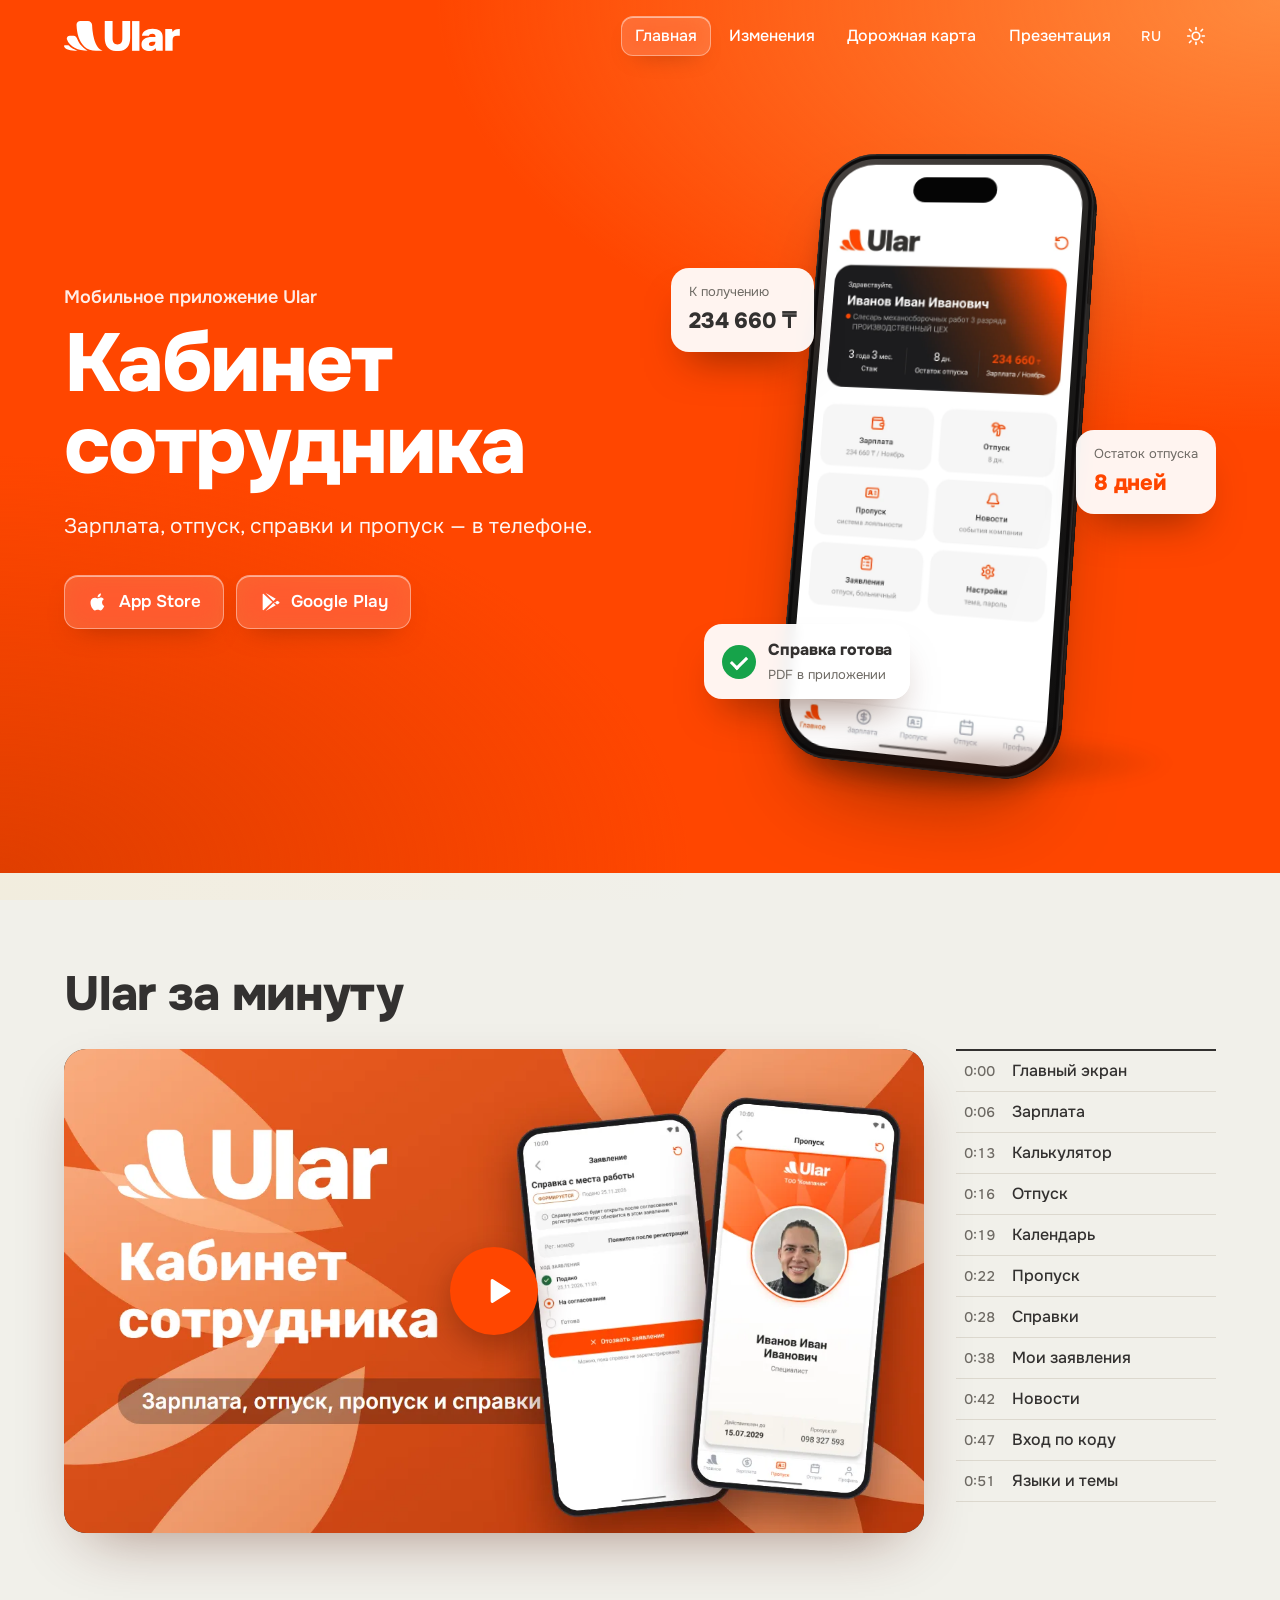
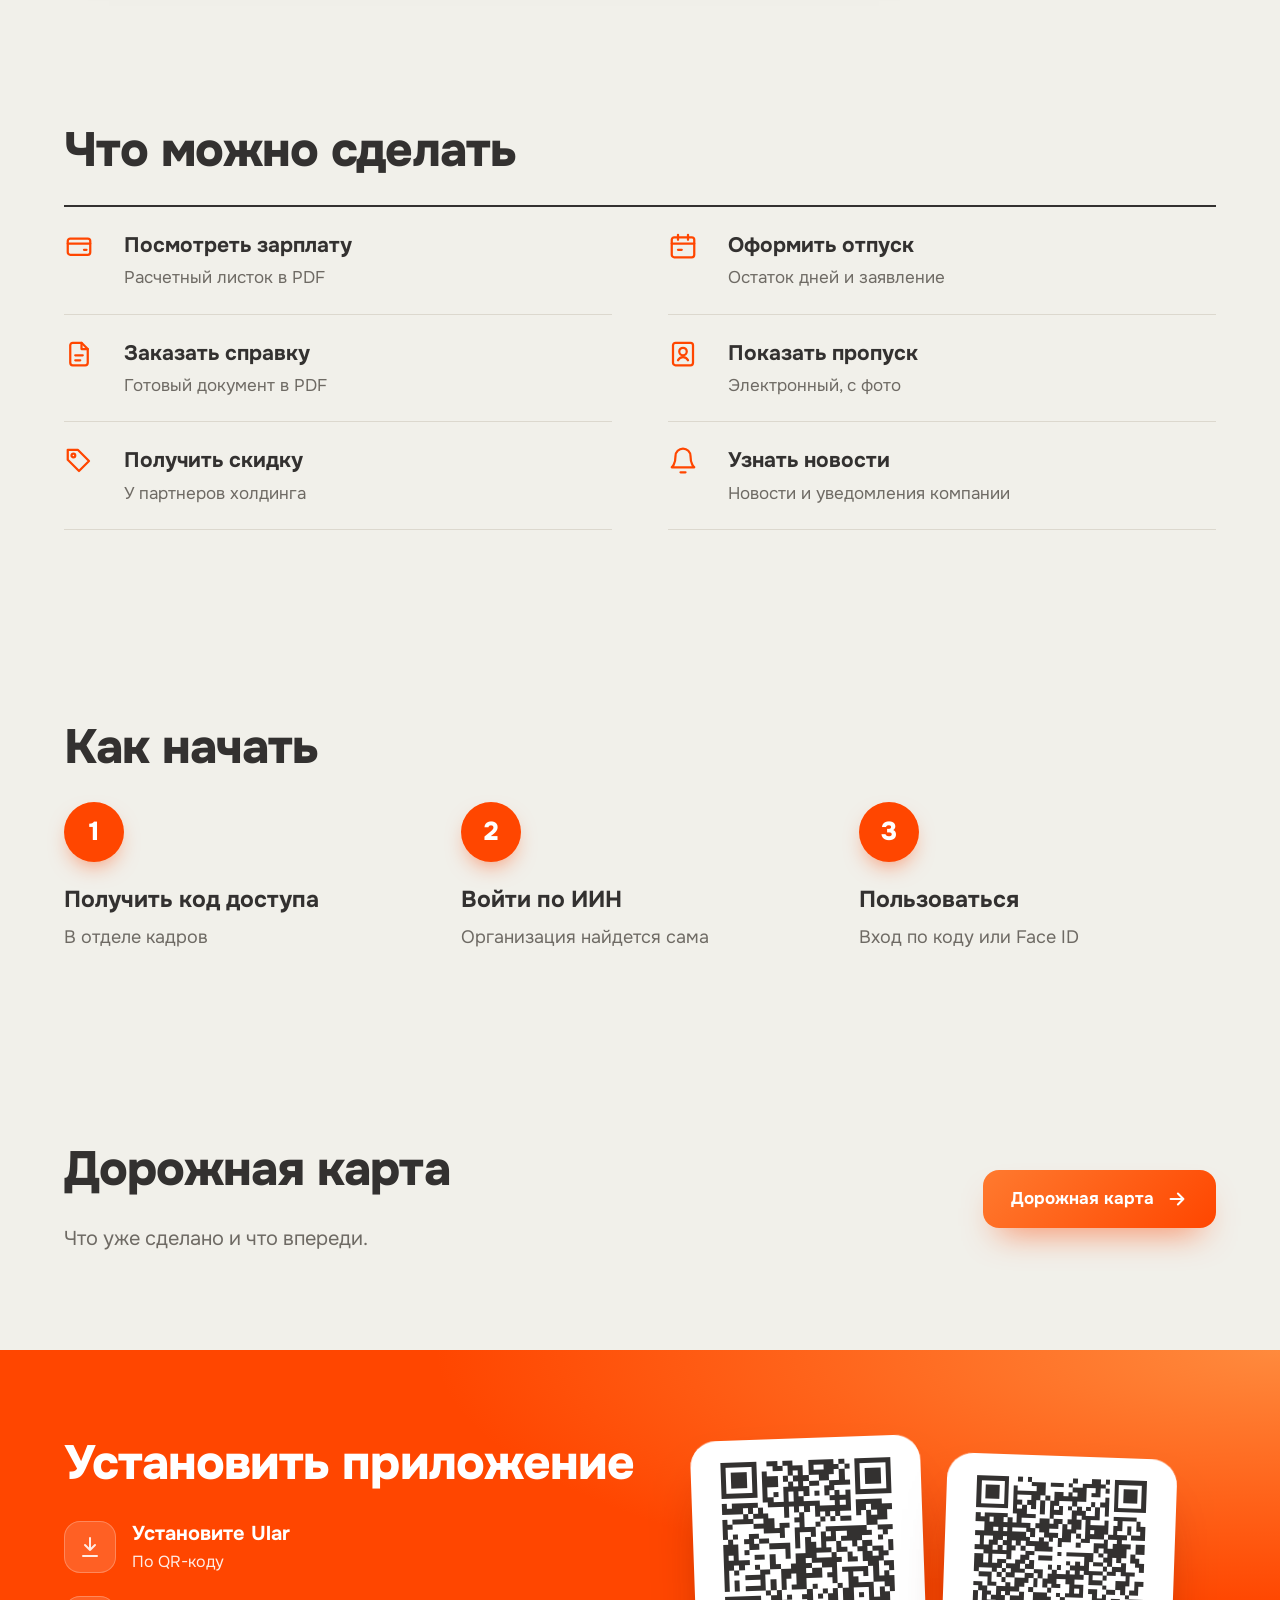
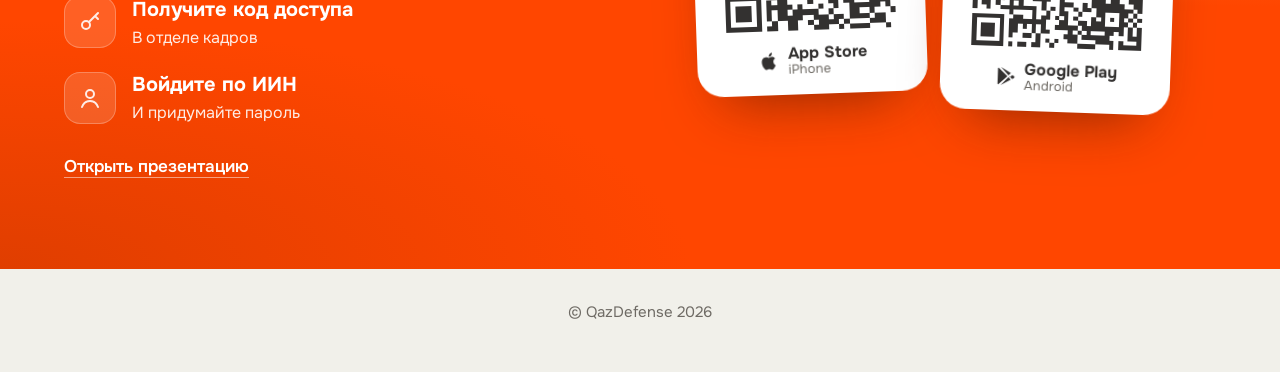
==== commit b0277f72: "Главная: ролик о приложении со своим плеером и главами (RU/KZ/EN)" ====
--- a/index.html
+++ b/index.html
@@ -13,7 +13,7 @@
 <link rel="preconnect" href="https://fonts.googleapis.com">
 <link rel="preconnect" href="https://fonts.gstatic.com" crossorigin>
 <link rel="stylesheet" href="https://fonts.googleapis.com/css2?family=Onest:wght@400;500;600;700;800&display=swap">
-<link rel="stylesheet" href="assets/site.css?v=1446a52e">
+<link rel="stylesheet" href="assets/site.css?v=3d07ad42">
 <script>try{var t=localStorage.getItem("theme");if(t)document.documentElement.dataset.theme=t}catch(e){}</script>
 <script>(function(){var l=null,r=document.documentElement;try{l=new URLSearchParams(location.search).get("lang")||localStorage.getItem("lang")}catch(e){}if(l==="kz")l="kk";if(l==="kk"||l==="en"){r.lang=l;r.classList.add("i18n-wait");setTimeout(function(){r.classList.remove("i18n-wait")},1500)}})()</script>
 </head>
@@ -58,6 +58,35 @@
         <div class="float-card fc1"><span>К получению</span><b>234 660 ₸</b></div>
         <div class="float-card fc2"><span>Остаток отпуска</span><b>8 дней</b></div>
         <div class="float-card fc3"><i></i><div><b>Справка готова</b><span>PDF в приложении</span></div></div>
+      </div>
+    </div>
+  </section>
+
+  <section class="flow-block reveal" id="video">
+    <div class="wrap">
+      <h2>Ular за минуту</h2>
+      <div class="player" id="player">
+        <div class="player-screen">
+          <video id="promo" playsinline preload="none" poster="assets/video/poster-16x9.webp"
+            data-src-h="assets/video/ular-16x9.mp4" data-poster-h="assets/video/poster-16x9.webp"
+            data-src-v="assets/video/ular-9x16.mp4" data-poster-v="assets/video/poster-9x16.webp">
+            <source src="assets/video/ular-16x9.mp4" type="video/mp4">
+          </video>
+          <button type="button" class="player-start" aria-label="Смотреть ролик"><svg viewBox="0 0 24 24" aria-hidden="true"><path d="M8 5.5v13a1 1 0 0 0 1.5.86l10.5-6.5a1 1 0 0 0 0-1.72L9.5 4.64A1 1 0 0 0 8 5.5z" fill="currentColor"/></svg></button>
+        </div>
+        <ol class="chapters" aria-label="Главы ролика">
+          <li><button type="button" data-t="0"><span class="ch-time">0:00</span><span class="ch-name">Главный экран</span><i class="ch-bar"></i></button></li>
+          <li><button type="button" data-t="6"><span class="ch-time">0:06</span><span class="ch-name">Зарплата</span><i class="ch-bar"></i></button></li>
+          <li><button type="button" data-t="13"><span class="ch-time">0:13</span><span class="ch-name">Калькулятор</span><i class="ch-bar"></i></button></li>
+          <li><button type="button" data-t="16"><span class="ch-time">0:16</span><span class="ch-name">Отпуск</span><i class="ch-bar"></i></button></li>
+          <li><button type="button" data-t="19"><span class="ch-time">0:19</span><span class="ch-name">Календарь</span><i class="ch-bar"></i></button></li>
+          <li><button type="button" data-t="22"><span class="ch-time">0:22</span><span class="ch-name">Пропуск</span><i class="ch-bar"></i></button></li>
+          <li><button type="button" data-t="28"><span class="ch-time">0:28</span><span class="ch-name">Справки</span><i class="ch-bar"></i></button></li>
+          <li><button type="button" data-t="38"><span class="ch-time">0:38</span><span class="ch-name">Мои заявления</span><i class="ch-bar"></i></button></li>
+          <li><button type="button" data-t="42"><span class="ch-time">0:42</span><span class="ch-name">Новости</span><i class="ch-bar"></i></button></li>
+          <li><button type="button" data-t="47"><span class="ch-time">0:47</span><span class="ch-name">Вход по коду</span><i class="ch-bar"></i></button></li>
+          <li><button type="button" data-t="51"><span class="ch-time">0:51</span><span class="ch-name">Языки и темы</span><i class="ch-bar"></i></button></li>
+        </ol>
       </div>
     </div>
   </section>
@@ -155,9 +184,9 @@
 </footer>
 
 <button type="button" class="to-top" id="toTop" aria-label="Наверх"><svg viewBox="0 0 24 24" aria-hidden="true"><path d="M12 19V5M6 11l6-6 6 6" fill="none" stroke="currentColor" stroke-width="2.2" stroke-linecap="round" stroke-linejoin="round"/></svg></button>
-<script src="assets/i18n/kk.js?v=1446a52e"></script>
-<script src="assets/i18n/en.js?v=1446a52e"></script>
-<script src="assets/i18n.js?v=1446a52e"></script>
-<script src="assets/deck.js?v=1446a52e"></script>
+<script src="assets/i18n/kk.js?v=3d07ad42"></script>
+<script src="assets/i18n/en.js?v=3d07ad42"></script>
+<script src="assets/i18n.js?v=3d07ad42"></script>
+<script src="assets/deck.js?v=3d07ad42"></script>
 </body>
 </html>
--- a/assets/site.css
+++ b/assets/site.css
@@ -1255,3 +1255,41 @@
 html.i18n-wait body, html.lang-fade body { opacity: 0; }
 @media (prefers-reduced-motion: reduce) { body, .lang-menu, .lang-menu svg { transition: none; } }
 @media print { .lang-menu, .lang-btn { display: none !important; } }
+
+/* Ролик о приложении: плеер и главы */
+.player { display: grid; grid-template-columns: minmax(0, 1fr) 260px; gap: 32px; align-items: start; }
+.player-screen { position: relative; aspect-ratio: 16 / 9; border-radius: 22px; overflow: hidden; background: #1F1E1C;
+  box-shadow: 0 24px 60px -24px rgba(80, 20, 0, .45); }
+.player-screen video { position: absolute; inset: 0; width: 100%; height: 100%; object-fit: cover; background: #1F1E1C; }
+.player.is-started .player-screen video { object-fit: contain; }
+.player-start { position: absolute; left: 50%; top: 50%; width: 88px; height: 88px; margin: -44px 0 0 -44px; display: grid; place-items: center;
+  border: 0; border-radius: 50%; background: var(--ular); color: #fff; cursor: pointer;
+  box-shadow: 0 12px 32px rgba(80, 20, 0, .4); transition: transform .3s cubic-bezier(.2,.8,.2,1), opacity .35s ease, visibility .35s; }
+.player-start svg { width: 38px; height: 38px; margin-left: 6px; }
+.player-start:hover { transform: scale(1.07); }
+.player.is-started .player-start { opacity: 0; visibility: hidden; transform: scale(.85); }
+.chapters { list-style: none; margin: 0; padding: 0; border-top: 2px solid var(--fg); }
+.chapters li { border-bottom: 1px solid var(--line); }
+.chapters button { position: relative; display: grid; grid-template-columns: 48px minmax(0, 1fr); align-items: center; width: 100%; height: 40px;
+  padding: 0 8px; border: 0; background: transparent; color: var(--fg); font: 500 16px/1 var(--font); text-align: left; cursor: pointer;
+  border-radius: 8px; transition: background .25s ease, color .25s ease; }
+.chapters button:hover { background: color-mix(in srgb, var(--ular) 8%, transparent); }
+.ch-time { color: var(--muted); font-size: 14px; font-variant-numeric: tabular-nums; transition: color .25s ease; }
+.ch-name { overflow: hidden; text-overflow: ellipsis; white-space: nowrap; }
+.ch-bar { position: absolute; left: 8px; right: 8px; bottom: -1px; height: 2px; background: var(--ular); transform: scaleX(0); transform-origin: left center; }
+.chapters button.is-active { color: var(--ular); font-weight: 600; }
+.chapters button.is-active .ch-time { color: var(--ular); }
+.chapters button.is-done .ch-bar { transform: scaleX(1); opacity: .35; transition: opacity .3s ease; }
+@media (max-width: 900px) {
+  .player { grid-template-columns: minmax(0, 1fr); gap: 24px; }
+  .chapters { display: grid; grid-template-columns: repeat(2, minmax(0, 1fr)); column-gap: 20px; }
+}
+@media (max-width: 700px) {
+  .player-screen { aspect-ratio: 9 / 16; width: min(100%, calc(76svh * 9 / 16)); margin-inline: auto; border-radius: 26px; }
+  .player-start { top: 74%; width: 76px; height: 76px; margin: -38px 0 0 -38px; }
+  .chapters { column-gap: 14px; }
+  .chapters button { grid-template-columns: 40px minmax(0, 1fr); height: auto; min-height: 44px; padding: 6px 4px; font-size: 15px; line-height: 1.25; }
+  .ch-name { white-space: normal; }
+  .ch-bar { left: 4px; right: 4px; }
+}
+@media (prefers-reduced-motion: reduce) { .player-start, .chapters button, .ch-time { transition: none; } }
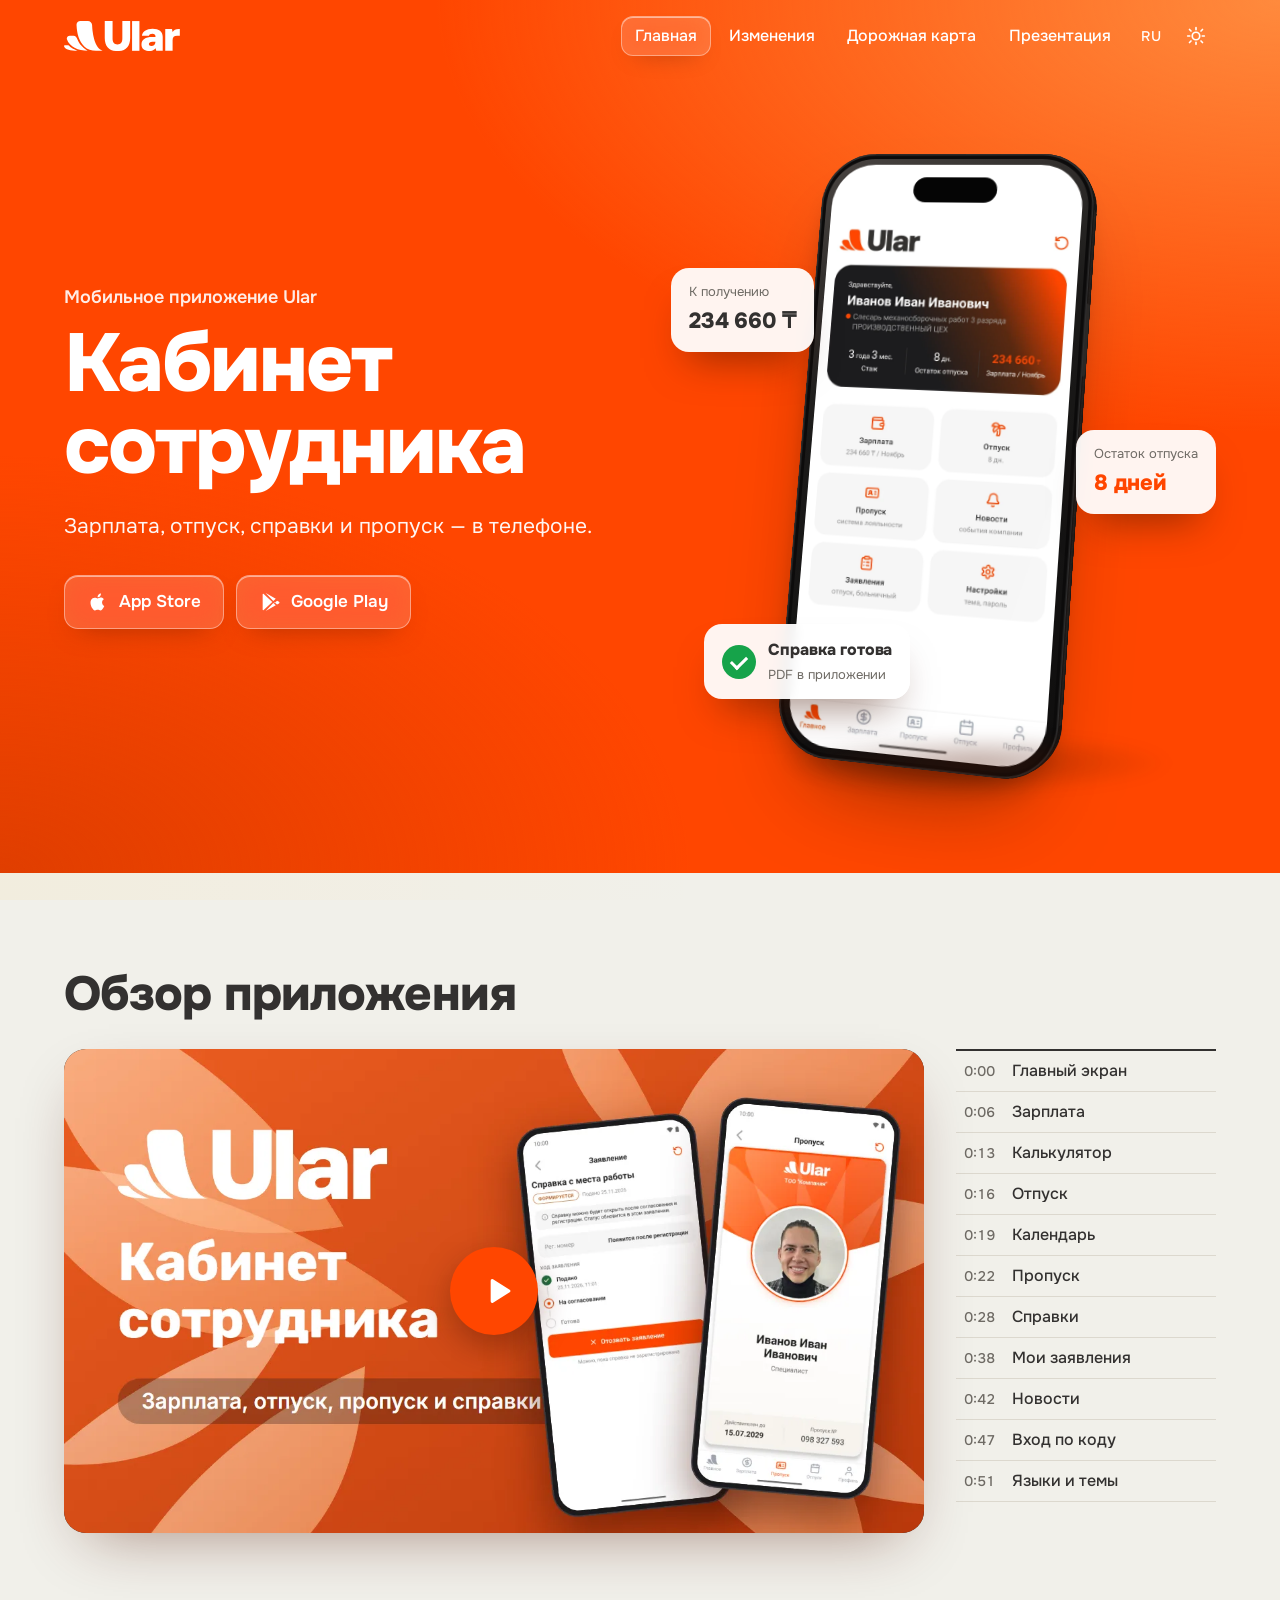
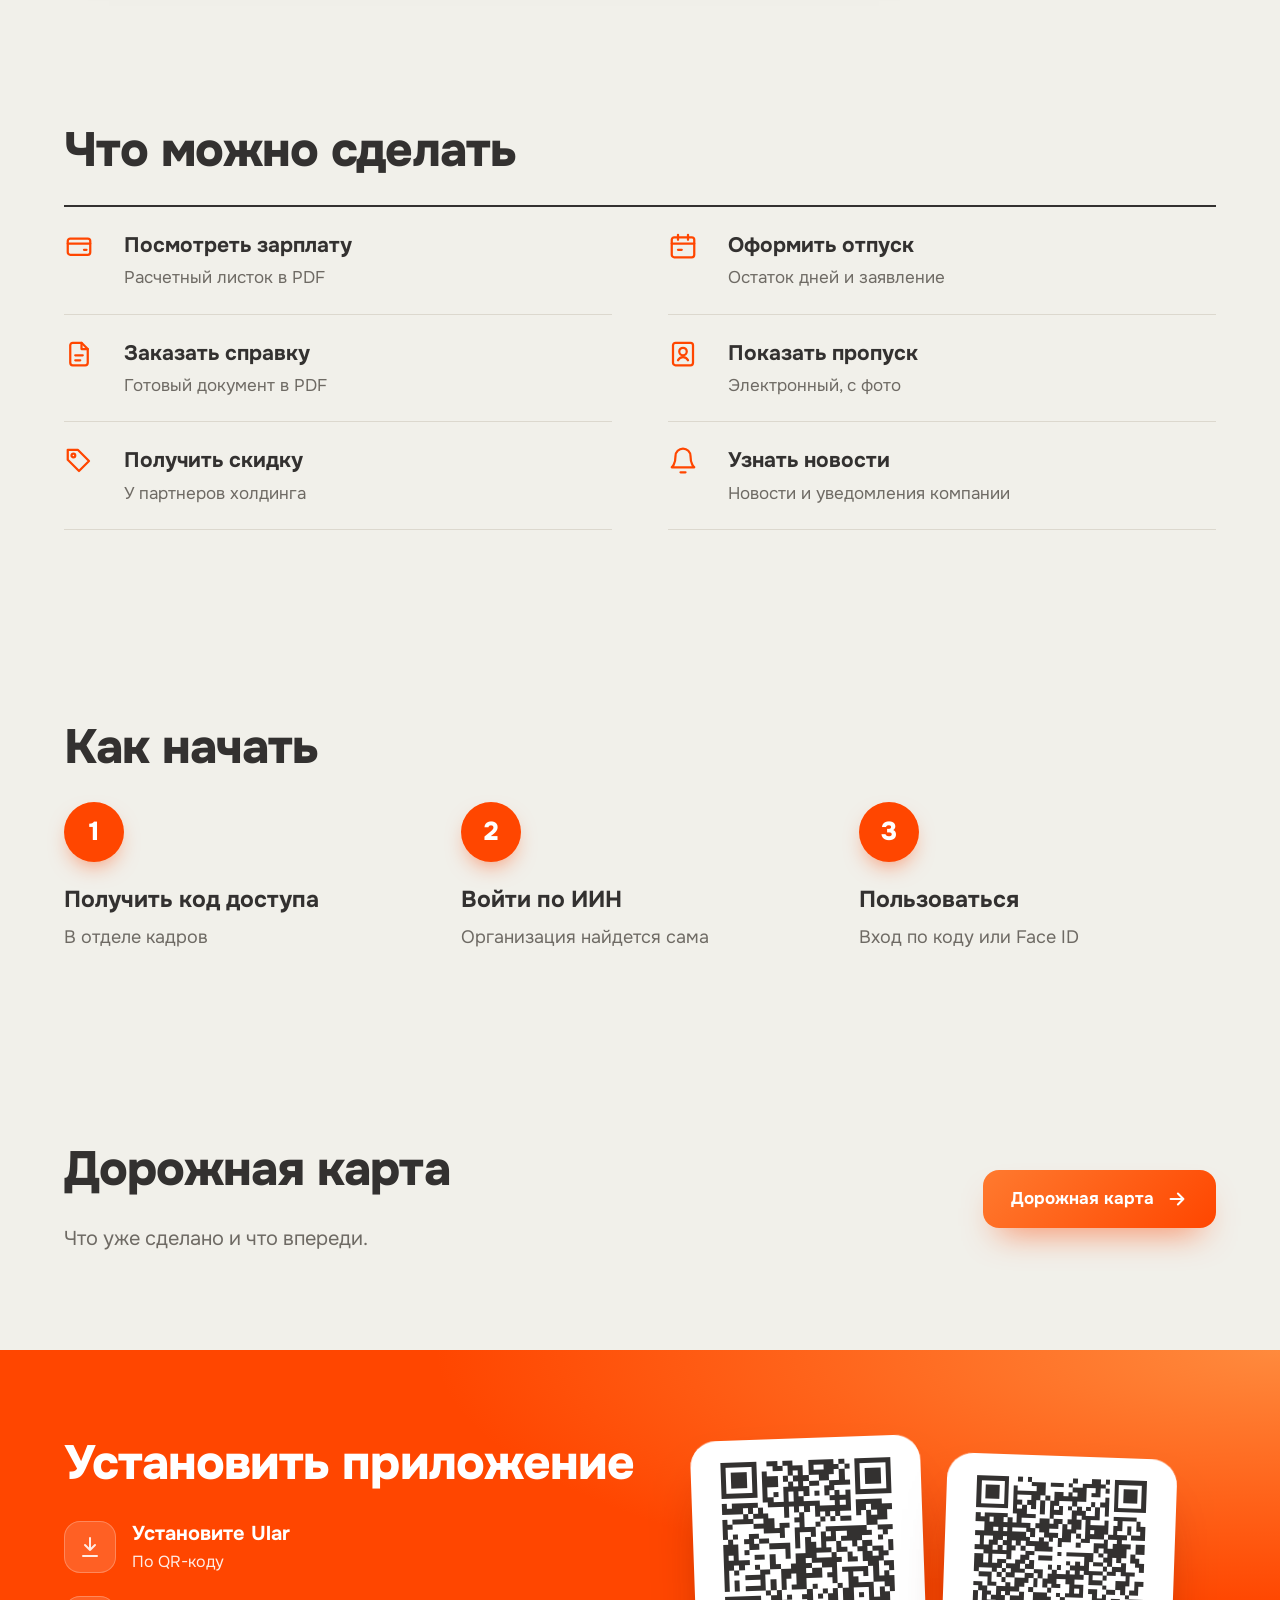
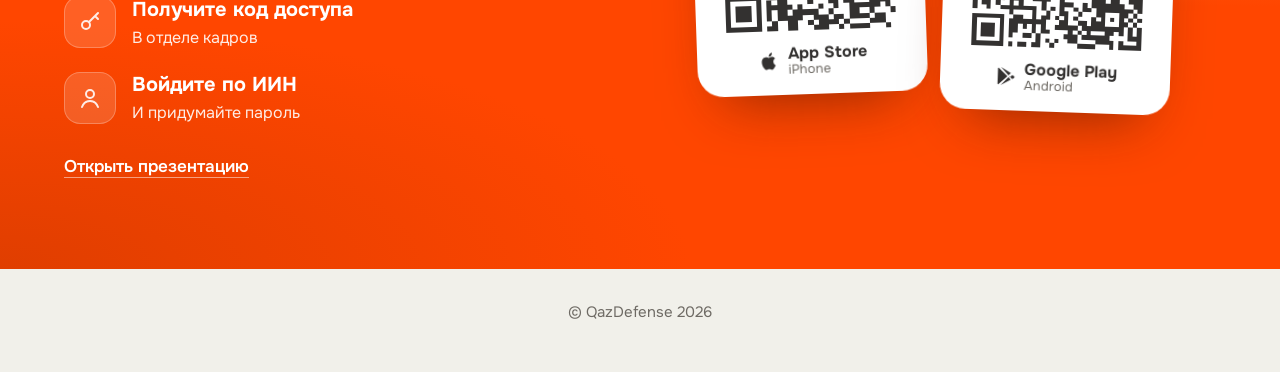
==== commit 3e79dff5: "Главная: блок ролика назван «Обзор приложения»" ====
--- a/index.html
+++ b/index.html
@@ -13,7 +13,7 @@
 <link rel="preconnect" href="https://fonts.googleapis.com">
 <link rel="preconnect" href="https://fonts.gstatic.com" crossorigin>
 <link rel="stylesheet" href="https://fonts.googleapis.com/css2?family=Onest:wght@400;500;600;700;800&display=swap">
-<link rel="stylesheet" href="assets/site.css?v=3d07ad42">
+<link rel="stylesheet" href="assets/site.css?v=a40c65dc">
 <script>try{var t=localStorage.getItem("theme");if(t)document.documentElement.dataset.theme=t}catch(e){}</script>
 <script>(function(){var l=null,r=document.documentElement;try{l=new URLSearchParams(location.search).get("lang")||localStorage.getItem("lang")}catch(e){}if(l==="kz")l="kk";if(l==="kk"||l==="en"){r.lang=l;r.classList.add("i18n-wait");setTimeout(function(){r.classList.remove("i18n-wait")},1500)}})()</script>
 </head>
@@ -64,7 +64,7 @@
 
   <section class="flow-block reveal" id="video">
     <div class="wrap">
-      <h2>Ular за минуту</h2>
+      <h2>Обзор приложения</h2>
       <div class="player" id="player">
         <div class="player-screen">
           <video id="promo" playsinline preload="none" poster="assets/video/poster-16x9.webp"
@@ -184,9 +184,9 @@
 </footer>
 
 <button type="button" class="to-top" id="toTop" aria-label="Наверх"><svg viewBox="0 0 24 24" aria-hidden="true"><path d="M12 19V5M6 11l6-6 6 6" fill="none" stroke="currentColor" stroke-width="2.2" stroke-linecap="round" stroke-linejoin="round"/></svg></button>
-<script src="assets/i18n/kk.js?v=3d07ad42"></script>
-<script src="assets/i18n/en.js?v=3d07ad42"></script>
-<script src="assets/i18n.js?v=3d07ad42"></script>
-<script src="assets/deck.js?v=3d07ad42"></script>
+<script src="assets/i18n/kk.js?v=a40c65dc"></script>
+<script src="assets/i18n/en.js?v=a40c65dc"></script>
+<script src="assets/i18n.js?v=a40c65dc"></script>
+<script src="assets/deck.js?v=a40c65dc"></script>
 </body>
 </html>
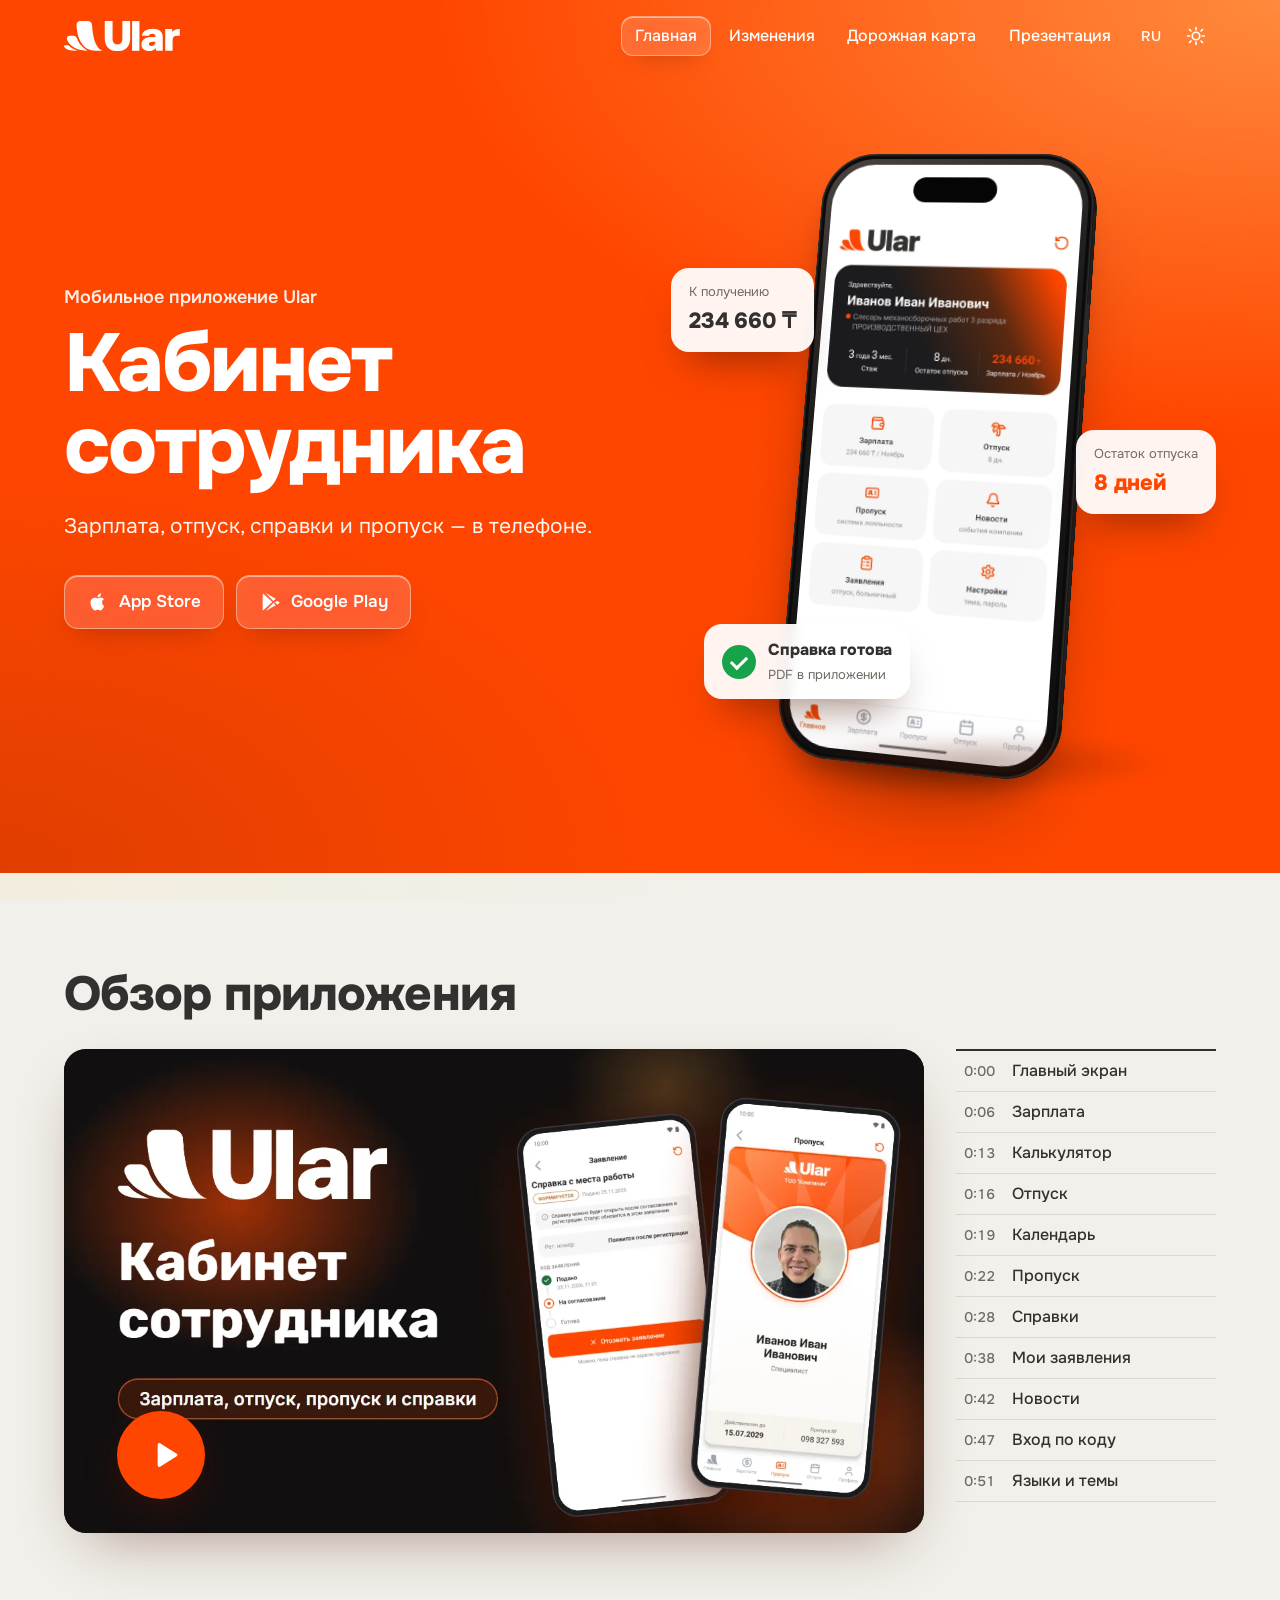
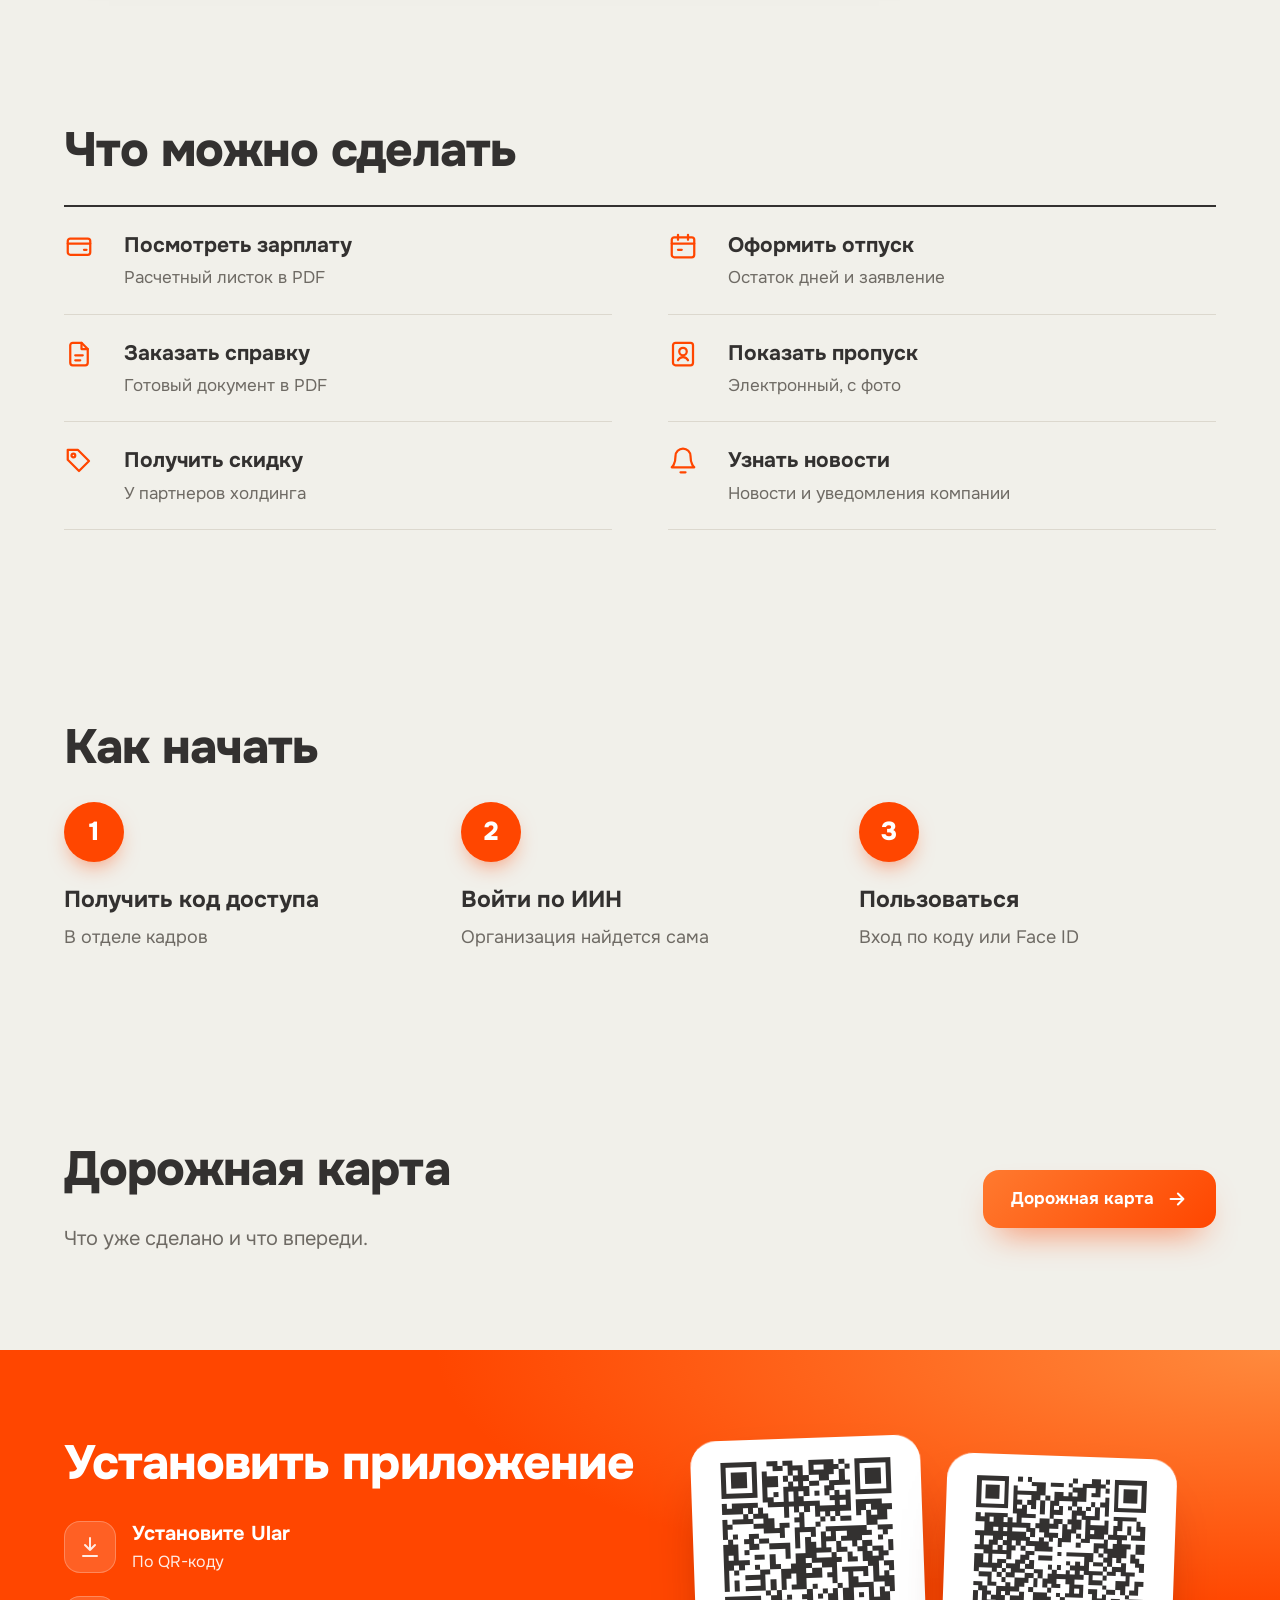
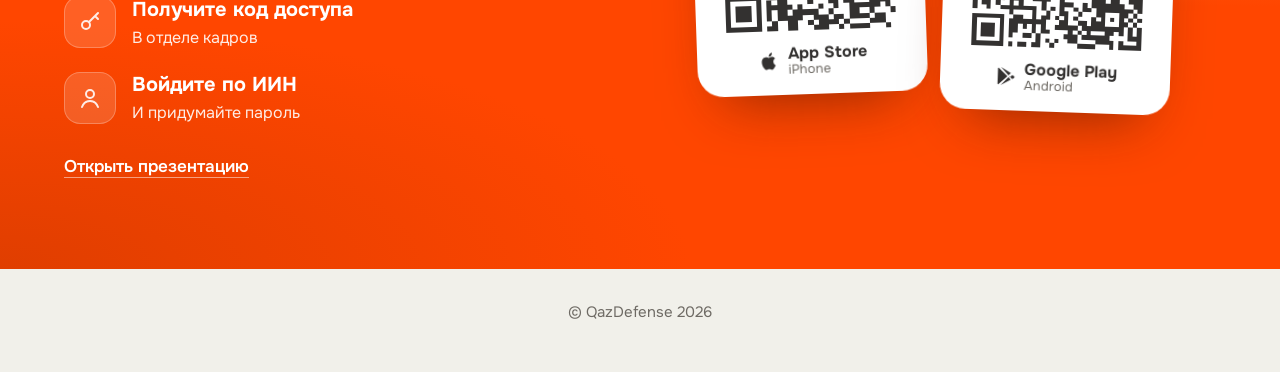
==== commit 6b0a8161: "Главная: новый ролик о приложении, один горизонтальный для всех экранов, кнопка не закрывает обложку" ====
--- a/index.html
+++ b/index.html
@@ -13,7 +13,7 @@
 <link rel="preconnect" href="https://fonts.googleapis.com">
 <link rel="preconnect" href="https://fonts.gstatic.com" crossorigin>
 <link rel="stylesheet" href="https://fonts.googleapis.com/css2?family=Onest:wght@400;500;600;700;800&display=swap">
-<link rel="stylesheet" href="assets/site.css?v=a40c65dc">
+<link rel="stylesheet" href="assets/site.css?v=da6b3ea2">
 <script>try{var t=localStorage.getItem("theme");if(t)document.documentElement.dataset.theme=t}catch(e){}</script>
 <script>(function(){var l=null,r=document.documentElement;try{l=new URLSearchParams(location.search).get("lang")||localStorage.getItem("lang")}catch(e){}if(l==="kz")l="kk";if(l==="kk"||l==="en"){r.lang=l;r.classList.add("i18n-wait");setTimeout(function(){r.classList.remove("i18n-wait")},1500)}})()</script>
 </head>
@@ -68,8 +68,7 @@
       <div class="player" id="player">
         <div class="player-screen">
           <video id="promo" playsinline preload="none" poster="assets/video/poster-16x9.webp"
-            data-src-h="assets/video/ular-16x9.mp4" data-poster-h="assets/video/poster-16x9.webp"
-            data-src-v="assets/video/ular-9x16.mp4" data-poster-v="assets/video/poster-9x16.webp">
+            data-src-h="assets/video/ular-16x9.mp4" data-poster-h="assets/video/poster-16x9.webp">
             <source src="assets/video/ular-16x9.mp4" type="video/mp4">
           </video>
           <button type="button" class="player-start" aria-label="Смотреть ролик"><svg viewBox="0 0 24 24" aria-hidden="true"><path d="M8 5.5v13a1 1 0 0 0 1.5.86l10.5-6.5a1 1 0 0 0 0-1.72L9.5 4.64A1 1 0 0 0 8 5.5z" fill="currentColor"/></svg></button>
@@ -184,9 +183,9 @@
 </footer>
 
 <button type="button" class="to-top" id="toTop" aria-label="Наверх"><svg viewBox="0 0 24 24" aria-hidden="true"><path d="M12 19V5M6 11l6-6 6 6" fill="none" stroke="currentColor" stroke-width="2.2" stroke-linecap="round" stroke-linejoin="round"/></svg></button>
-<script src="assets/i18n/kk.js?v=a40c65dc"></script>
-<script src="assets/i18n/en.js?v=a40c65dc"></script>
-<script src="assets/i18n.js?v=a40c65dc"></script>
-<script src="assets/deck.js?v=a40c65dc"></script>
+<script src="assets/i18n/kk.js?v=da6b3ea2"></script>
+<script src="assets/i18n/en.js?v=da6b3ea2"></script>
+<script src="assets/i18n.js?v=da6b3ea2"></script>
+<script src="assets/deck.js?v=da6b3ea2"></script>
 </body>
 </html>
--- a/assets/site.css
+++ b/assets/site.css
@@ -1262,7 +1262,7 @@
   box-shadow: 0 24px 60px -24px rgba(80, 20, 0, .45); }
 .player-screen video { position: absolute; inset: 0; width: 100%; height: 100%; object-fit: cover; background: #1F1E1C; }
 .player.is-started .player-screen video { object-fit: contain; }
-.player-start { position: absolute; left: 50%; top: 50%; width: 88px; height: 88px; margin: -44px 0 0 -44px; display: grid; place-items: center;
+.player-start { position: absolute; left: calc(6.2% + 44px); top: 84%; width: 88px; height: 88px; margin: -44px 0 0 -44px; display: grid; place-items: center;
   border: 0; border-radius: 50%; background: var(--ular); color: #fff; cursor: pointer;
   box-shadow: 0 12px 32px rgba(80, 20, 0, .4); transition: transform .3s cubic-bezier(.2,.8,.2,1), opacity .35s ease, visibility .35s; }
 .player-start svg { width: 38px; height: 38px; margin-left: 6px; }
@@ -1285,8 +1285,9 @@
   .chapters { display: grid; grid-template-columns: repeat(2, minmax(0, 1fr)); column-gap: 20px; }
 }
 @media (max-width: 700px) {
-  .player-screen { aspect-ratio: 9 / 16; width: min(100%, calc(76svh * 9 / 16)); margin-inline: auto; border-radius: 26px; }
-  .player-start { top: 74%; width: 76px; height: 76px; margin: -38px 0 0 -38px; }
+  .player-screen { border-radius: 16px; }
+  .player-start { left: calc(6.2% + 22px); top: 87%; width: 44px; height: 44px; margin: -22px 0 0 -22px; }
+  .player-start svg { width: 20px; height: 20px; margin-left: 3px; }
   .chapters { column-gap: 14px; }
   .chapters button { grid-template-columns: 40px minmax(0, 1fr); height: auto; min-height: 44px; padding: 6px 4px; font-size: 15px; line-height: 1.25; }
   .ch-name { white-space: normal; }
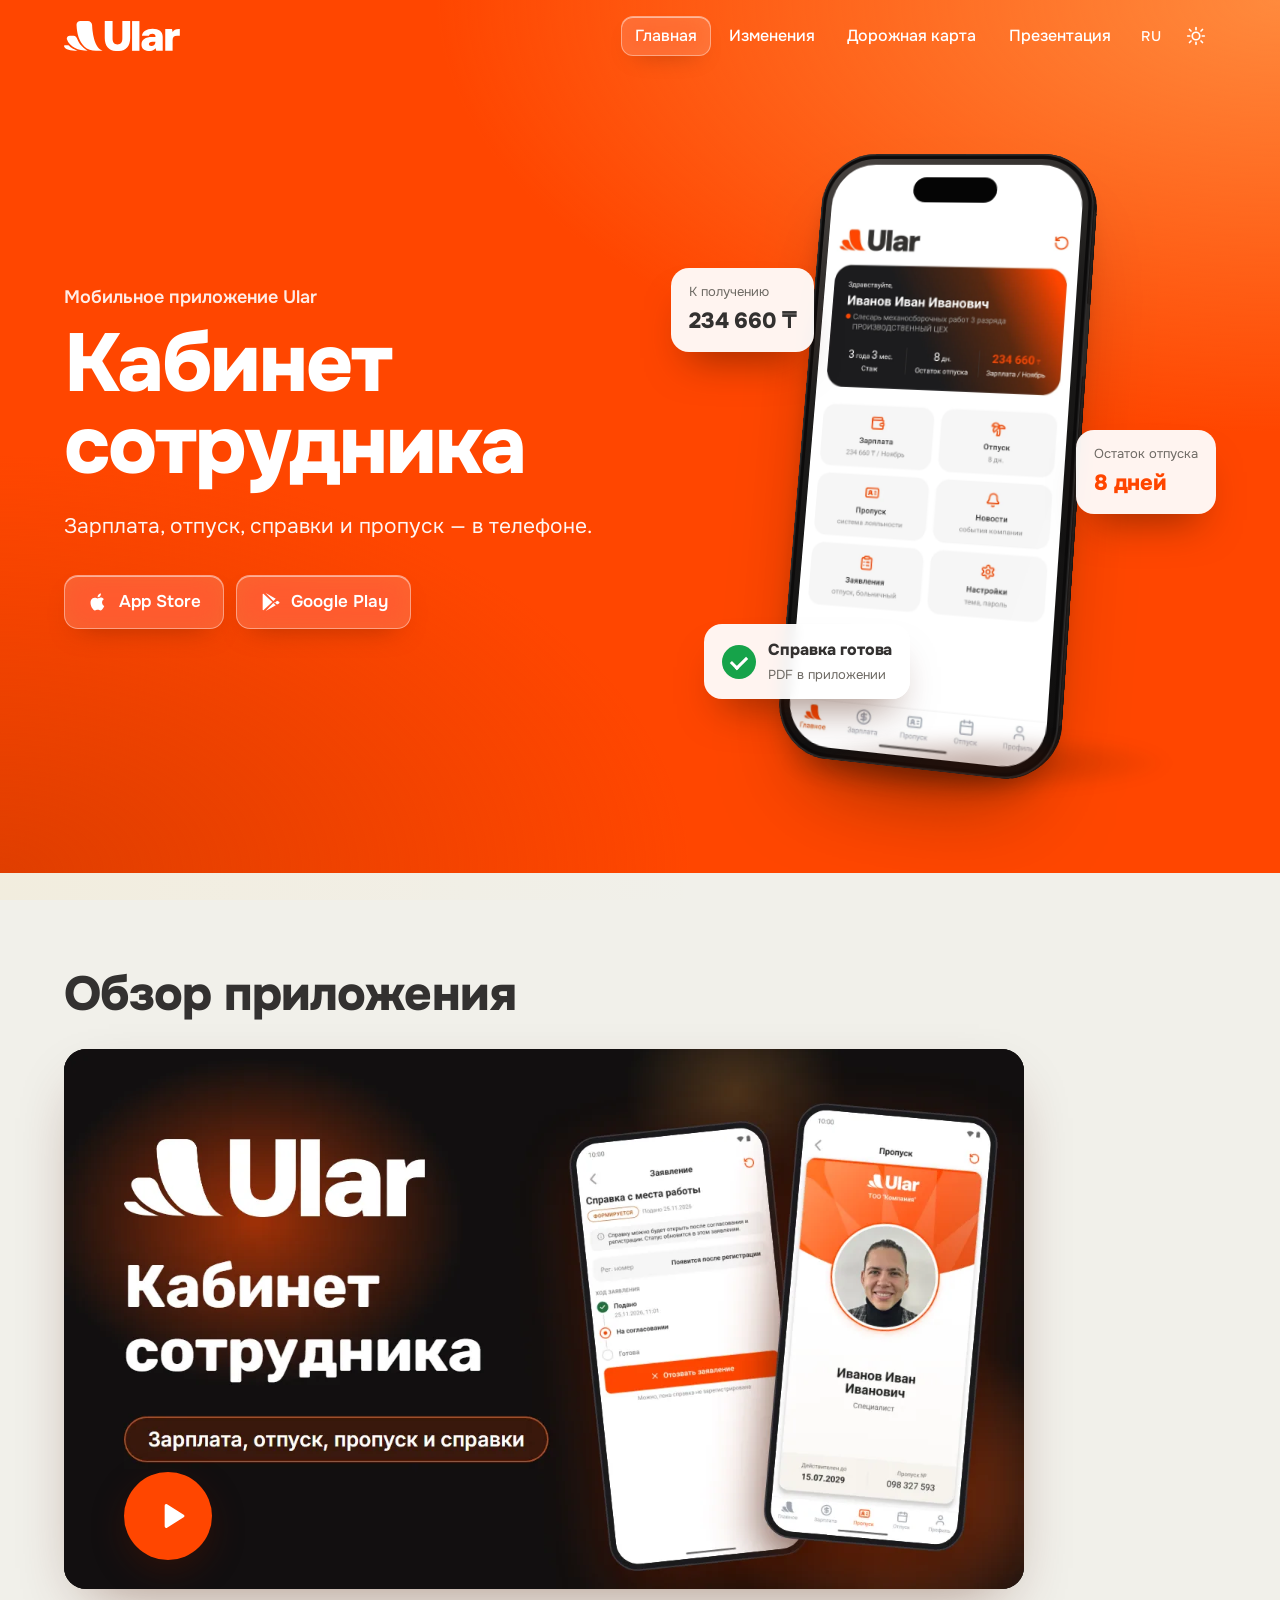
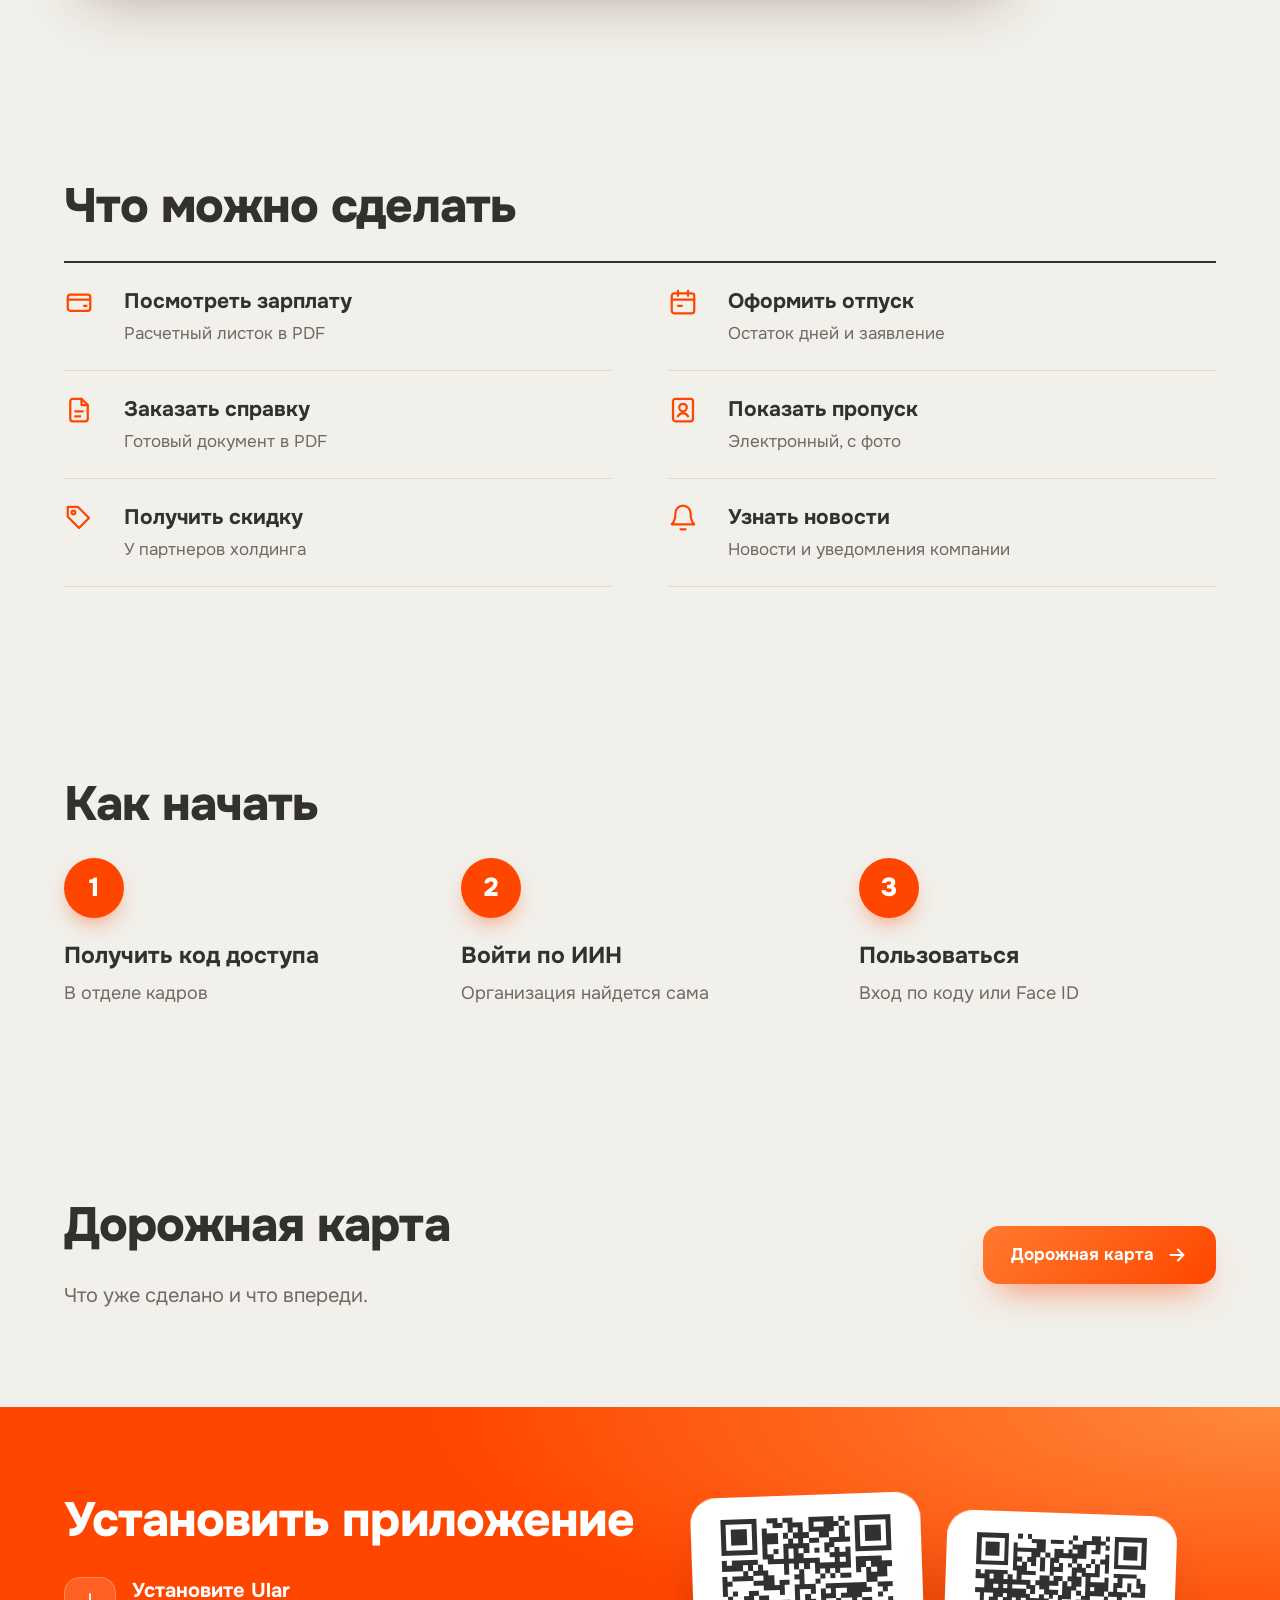
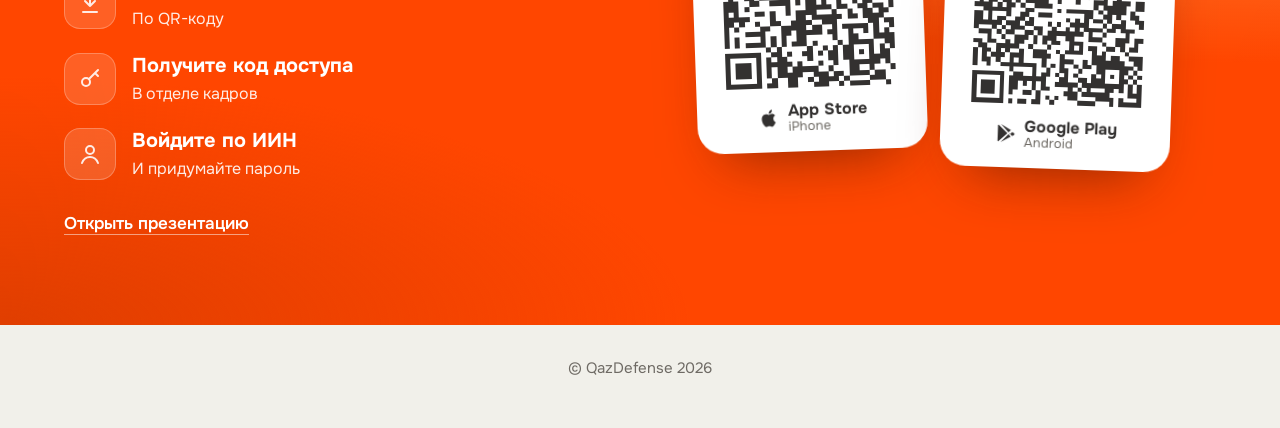
==== commit 63209f74: "Главная: ролик без списка глав" ====
--- a/index.html
+++ b/index.html
@@ -13,7 +13,7 @@
 <link rel="preconnect" href="https://fonts.googleapis.com">
 <link rel="preconnect" href="https://fonts.gstatic.com" crossorigin>
 <link rel="stylesheet" href="https://fonts.googleapis.com/css2?family=Onest:wght@400;500;600;700;800&display=swap">
-<link rel="stylesheet" href="assets/site.css?v=da6b3ea2">
+<link rel="stylesheet" href="assets/site.css?v=c8605409">
 <script>try{var t=localStorage.getItem("theme");if(t)document.documentElement.dataset.theme=t}catch(e){}</script>
 <script>(function(){var l=null,r=document.documentElement;try{l=new URLSearchParams(location.search).get("lang")||localStorage.getItem("lang")}catch(e){}if(l==="kz")l="kk";if(l==="kk"||l==="en"){r.lang=l;r.classList.add("i18n-wait");setTimeout(function(){r.classList.remove("i18n-wait")},1500)}})()</script>
 </head>
@@ -73,19 +73,6 @@
           </video>
           <button type="button" class="player-start" aria-label="Смотреть ролик"><svg viewBox="0 0 24 24" aria-hidden="true"><path d="M8 5.5v13a1 1 0 0 0 1.5.86l10.5-6.5a1 1 0 0 0 0-1.72L9.5 4.64A1 1 0 0 0 8 5.5z" fill="currentColor"/></svg></button>
         </div>
-        <ol class="chapters" aria-label="Главы ролика">
-          <li><button type="button" data-t="0"><span class="ch-time">0:00</span><span class="ch-name">Главный экран</span><i class="ch-bar"></i></button></li>
-          <li><button type="button" data-t="6"><span class="ch-time">0:06</span><span class="ch-name">Зарплата</span><i class="ch-bar"></i></button></li>
-          <li><button type="button" data-t="13"><span class="ch-time">0:13</span><span class="ch-name">Калькулятор</span><i class="ch-bar"></i></button></li>
-          <li><button type="button" data-t="16"><span class="ch-time">0:16</span><span class="ch-name">Отпуск</span><i class="ch-bar"></i></button></li>
-          <li><button type="button" data-t="19"><span class="ch-time">0:19</span><span class="ch-name">Календарь</span><i class="ch-bar"></i></button></li>
-          <li><button type="button" data-t="22"><span class="ch-time">0:22</span><span class="ch-name">Пропуск</span><i class="ch-bar"></i></button></li>
-          <li><button type="button" data-t="28"><span class="ch-time">0:28</span><span class="ch-name">Справки</span><i class="ch-bar"></i></button></li>
-          <li><button type="button" data-t="38"><span class="ch-time">0:38</span><span class="ch-name">Мои заявления</span><i class="ch-bar"></i></button></li>
-          <li><button type="button" data-t="42"><span class="ch-time">0:42</span><span class="ch-name">Новости</span><i class="ch-bar"></i></button></li>
-          <li><button type="button" data-t="47"><span class="ch-time">0:47</span><span class="ch-name">Вход по коду</span><i class="ch-bar"></i></button></li>
-          <li><button type="button" data-t="51"><span class="ch-time">0:51</span><span class="ch-name">Языки и темы</span><i class="ch-bar"></i></button></li>
-        </ol>
       </div>
     </div>
   </section>
@@ -183,9 +170,9 @@
 </footer>
 
 <button type="button" class="to-top" id="toTop" aria-label="Наверх"><svg viewBox="0 0 24 24" aria-hidden="true"><path d="M12 19V5M6 11l6-6 6 6" fill="none" stroke="currentColor" stroke-width="2.2" stroke-linecap="round" stroke-linejoin="round"/></svg></button>
-<script src="assets/i18n/kk.js?v=da6b3ea2"></script>
-<script src="assets/i18n/en.js?v=da6b3ea2"></script>
-<script src="assets/i18n.js?v=da6b3ea2"></script>
-<script src="assets/deck.js?v=da6b3ea2"></script>
+<script src="assets/i18n/kk.js?v=c8605409"></script>
+<script src="assets/i18n/en.js?v=c8605409"></script>
+<script src="assets/i18n.js?v=c8605409"></script>
+<script src="assets/deck.js?v=c8605409"></script>
 </body>
 </html>
--- a/assets/site.css
+++ b/assets/site.css
@@ -1257,12 +1257,12 @@
 @media print { .lang-menu, .lang-btn { display: none !important; } }
 
 /* Ролик о приложении: плеер и главы */
-.player { display: grid; grid-template-columns: minmax(0, 1fr) 260px; gap: 32px; align-items: start; }
+.player { max-width: 960px; }
 .player-screen { position: relative; aspect-ratio: 16 / 9; border-radius: 22px; overflow: hidden; background: #1F1E1C;
   box-shadow: 0 24px 60px -24px rgba(80, 20, 0, .45); }
 .player-screen video { position: absolute; inset: 0; width: 100%; height: 100%; object-fit: cover; background: #1F1E1C; }
 .player.is-started .player-screen video { object-fit: contain; }
-.player-start { position: absolute; left: calc(6.2% + 44px); top: 84%; width: 88px; height: 88px; margin: -44px 0 0 -44px; display: grid; place-items: center;
+.player-start { position: absolute; left: calc(6.2% + 44px); top: 86.5%; width: 88px; height: 88px; margin: -44px 0 0 -44px; display: grid; place-items: center;
   border: 0; border-radius: 50%; background: var(--ular); color: #fff; cursor: pointer;
   box-shadow: 0 12px 32px rgba(80, 20, 0, .4); transition: transform .3s cubic-bezier(.2,.8,.2,1), opacity .35s ease, visibility .35s; }
 .player-start svg { width: 38px; height: 38px; margin-left: 6px; }
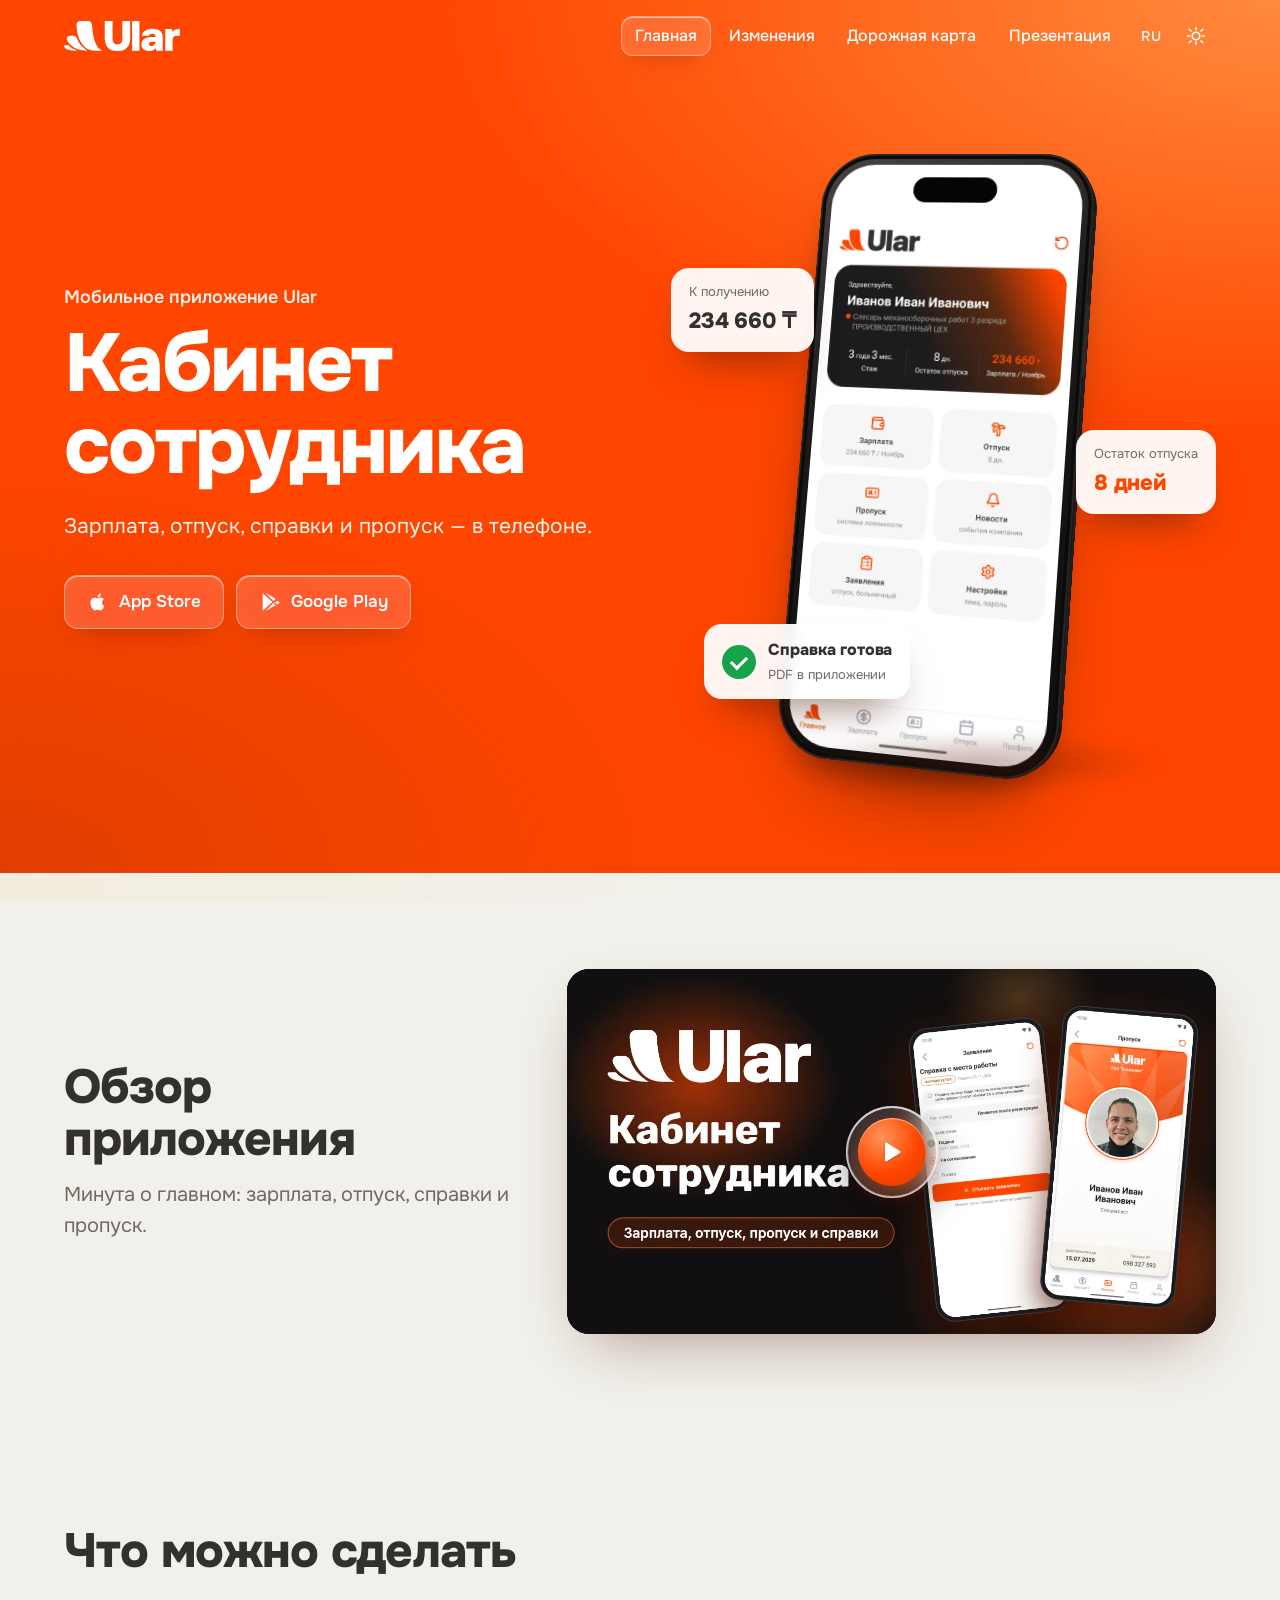
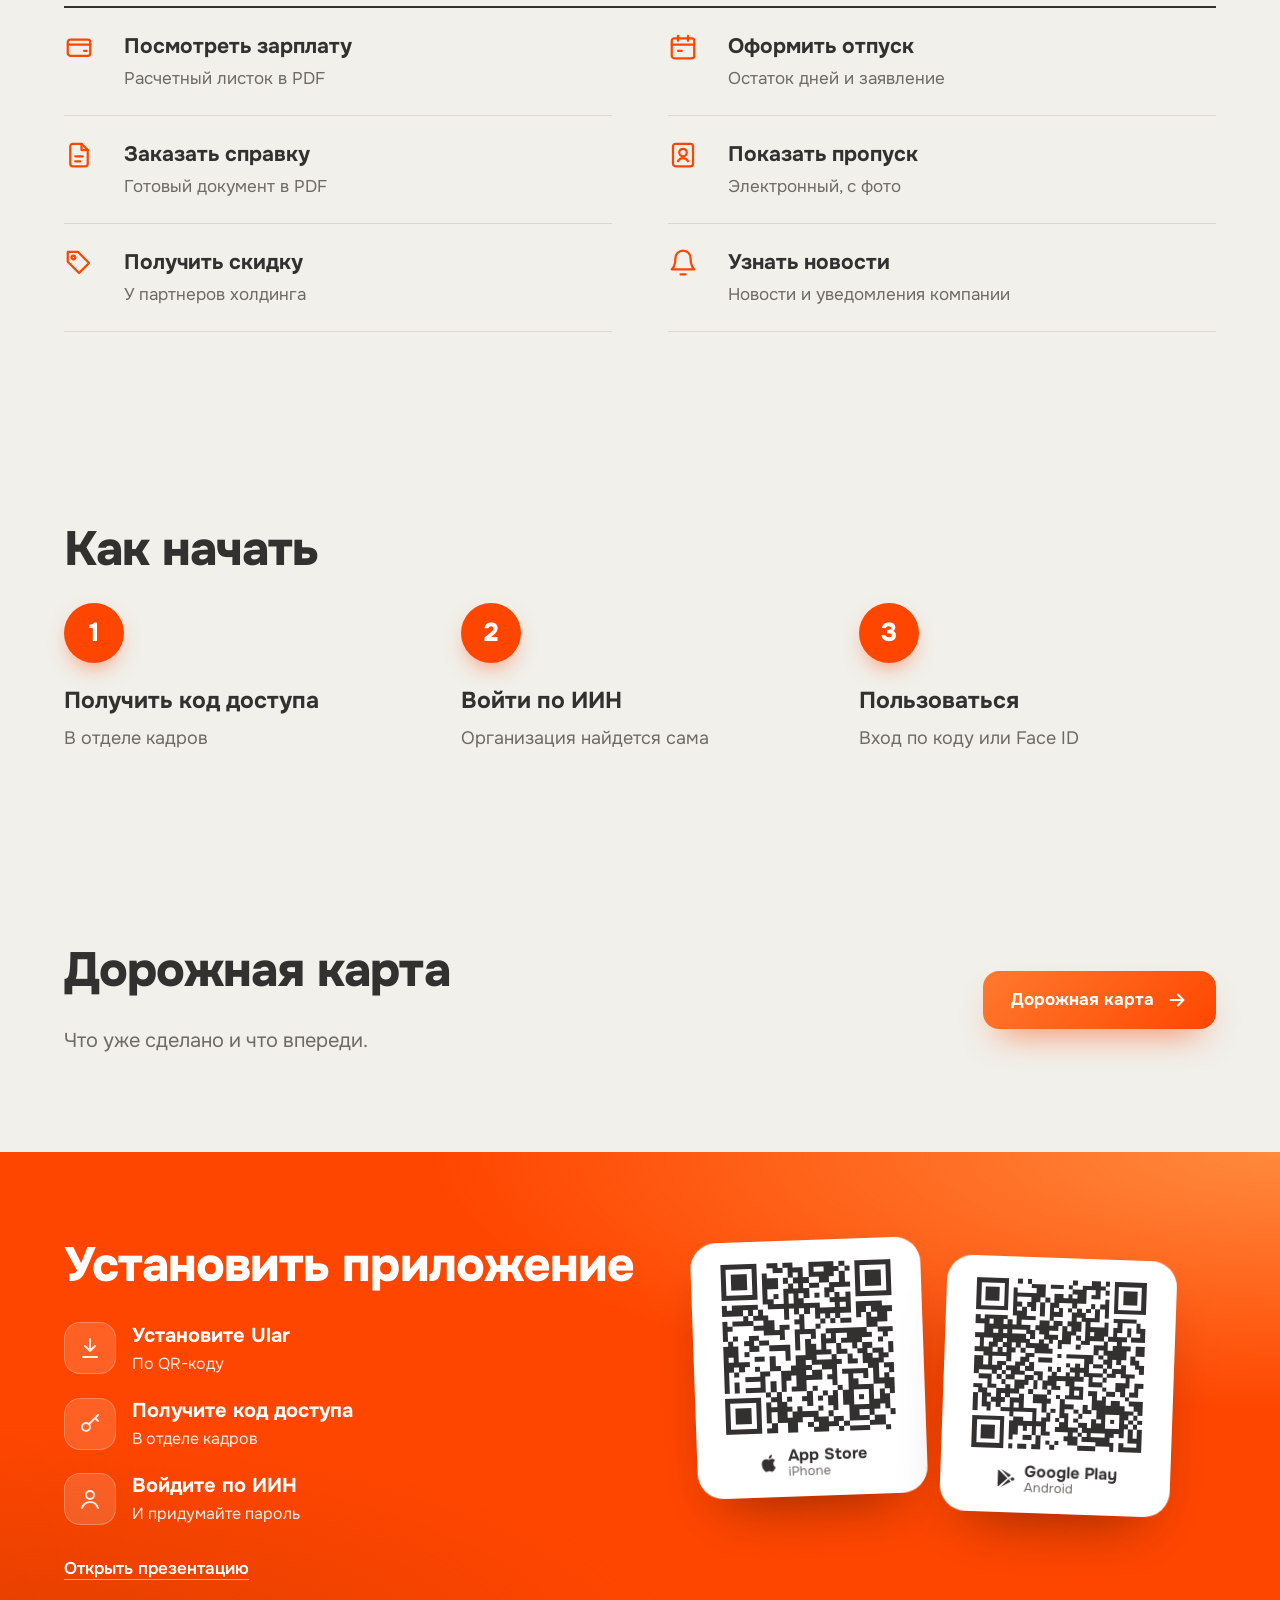
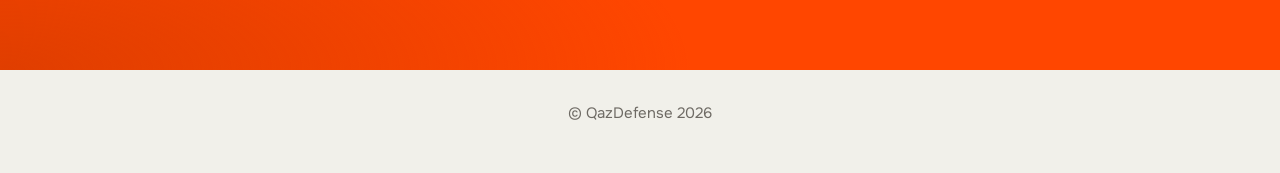
==== commit efd9b5cc: "Главная: компактный блок ролика, стеклянная кнопка по центру; меню: подложка пересчитывается после с" ====
--- a/index.html
+++ b/index.html
@@ -13,7 +13,7 @@
 <link rel="preconnect" href="https://fonts.googleapis.com">
 <link rel="preconnect" href="https://fonts.gstatic.com" crossorigin>
 <link rel="stylesheet" href="https://fonts.googleapis.com/css2?family=Onest:wght@400;500;600;700;800&display=swap">
-<link rel="stylesheet" href="assets/site.css?v=c8605409">
+<link rel="stylesheet" href="assets/site.css?v=3795ae85">
 <script>try{var t=localStorage.getItem("theme");if(t)document.documentElement.dataset.theme=t}catch(e){}</script>
 <script>(function(){var l=null,r=document.documentElement;try{l=new URLSearchParams(location.search).get("lang")||localStorage.getItem("lang")}catch(e){}if(l==="kz")l="kk";if(l==="kk"||l==="en"){r.lang=l;r.classList.add("i18n-wait");setTimeout(function(){r.classList.remove("i18n-wait")},1500)}})()</script>
 </head>
@@ -63,8 +63,11 @@
   </section>
 
   <section class="flow-block reveal" id="video">
-    <div class="wrap">
-      <h2>Обзор приложения</h2>
+    <div class="wrap video-row">
+      <div class="video-text">
+        <h2>Обзор приложения</h2>
+        <p class="lead-dark">Минута о главном: зарплата, отпуск, справки и пропуск.</p>
+      </div>
       <div class="player" id="player">
         <div class="player-screen">
           <video id="promo" playsinline preload="none" poster="assets/video/poster-16x9.webp"
@@ -170,9 +173,9 @@
 </footer>
 
 <button type="button" class="to-top" id="toTop" aria-label="Наверх"><svg viewBox="0 0 24 24" aria-hidden="true"><path d="M12 19V5M6 11l6-6 6 6" fill="none" stroke="currentColor" stroke-width="2.2" stroke-linecap="round" stroke-linejoin="round"/></svg></button>
-<script src="assets/i18n/kk.js?v=c8605409"></script>
-<script src="assets/i18n/en.js?v=c8605409"></script>
-<script src="assets/i18n.js?v=c8605409"></script>
-<script src="assets/deck.js?v=c8605409"></script>
+<script src="assets/i18n/kk.js?v=3795ae85"></script>
+<script src="assets/i18n/en.js?v=3795ae85"></script>
+<script src="assets/i18n.js?v=3795ae85"></script>
+<script src="assets/deck.js?v=3795ae85"></script>
 </body>
 </html>
--- a/assets/site.css
+++ b/assets/site.css
@@ -1257,16 +1257,27 @@
 @media print { .lang-menu, .lang-btn { display: none !important; } }
 
 /* Ролик о приложении: плеер и главы */
-.player { max-width: 960px; }
+.video-row { display: grid; grid-template-columns: minmax(0, 1fr) minmax(0, 1.45fr); gap: 56px; align-items: center; }
+.video-text h2 { margin-bottom: 14px; }
+@media (max-width: 900px) { .video-row { grid-template-columns: minmax(0, 1fr); gap: 20px; } }
 .player-screen { position: relative; aspect-ratio: 16 / 9; border-radius: 22px; overflow: hidden; background: #1F1E1C;
   box-shadow: 0 24px 60px -24px rgba(80, 20, 0, .45); }
 .player-screen video { position: absolute; inset: 0; width: 100%; height: 100%; object-fit: cover; background: #1F1E1C; }
 .player.is-started .player-screen video { object-fit: contain; }
-.player-start { position: absolute; left: calc(6.2% + 44px); top: 86.5%; width: 88px; height: 88px; margin: -44px 0 0 -44px; display: grid; place-items: center;
-  border: 0; border-radius: 50%; background: var(--ular); color: #fff; cursor: pointer;
-  box-shadow: 0 12px 32px rgba(80, 20, 0, .4); transition: transform .3s cubic-bezier(.2,.8,.2,1), opacity .35s ease, visibility .35s; }
-.player-start svg { width: 38px; height: 38px; margin-left: 6px; }
+.player-start { position: absolute; left: 50%; top: 50%; width: 92px; height: 92px; margin: -46px 0 0 -46px; display: grid; place-items: center;
+  border: 1px solid rgba(255,255,255,.5); border-radius: 50%; color: #fff; cursor: pointer; isolation: isolate;
+  background: rgba(255,255,255,.14); backdrop-filter: blur(14px) saturate(1.6); -webkit-backdrop-filter: blur(14px) saturate(1.6);
+  box-shadow: inset 0 1px 0 rgba(255,255,255,.55), 0 14px 36px rgba(20,8,0,.4);
+  transition: transform .35s cubic-bezier(.2,.8,.2,1), opacity .35s ease, visibility .35s; }
+.player-start::after { content: ""; position: absolute; inset: 11px; border-radius: 50%; z-index: -1;
+  background: radial-gradient(circle at 35% 28%, #FF9459 0%, #FF4600 55%, #DC3C00 100%);
+  box-shadow: inset 0 1px 1px rgba(255,255,255,.55), 0 6px 18px rgba(255,70,0,.45); }
+.player-start::before { content: ""; position: absolute; inset: -1px; border-radius: 50%; z-index: -2;
+  border: 2px solid rgba(255,255,255,.55); animation: play-pulse 2.6s ease-out infinite; }
+@keyframes play-pulse { 0% { transform: scale(1); opacity: .75; } 70%, 100% { transform: scale(1.45); opacity: 0; } }
+.player-start svg { width: 30px; height: 30px; margin-left: -2.7px; position: relative; filter: drop-shadow(0 1px 1px rgba(120,30,0,.35)); }
 .player-start:hover { transform: scale(1.07); }
+.player-start:active { transform: scale(.97); }
 .player.is-started .player-start { opacity: 0; visibility: hidden; transform: scale(.85); }
 .chapters { list-style: none; margin: 0; padding: 0; border-top: 2px solid var(--fg); }
 .chapters li { border-bottom: 1px solid var(--line); }
@@ -1286,11 +1297,12 @@
 }
 @media (max-width: 700px) {
   .player-screen { border-radius: 16px; }
-  .player-start { left: calc(6.2% + 22px); top: 87%; width: 44px; height: 44px; margin: -22px 0 0 -22px; }
-  .player-start svg { width: 20px; height: 20px; margin-left: 3px; }
+  .player-start { width: 68px; height: 68px; margin: -34px 0 0 -34px; }
+  .player-start::after { inset: 8px; }
+  .player-start svg { width: 24px; height: 24px; margin-left: -1.5px; }
   .chapters { column-gap: 14px; }
   .chapters button { grid-template-columns: 40px minmax(0, 1fr); height: auto; min-height: 44px; padding: 6px 4px; font-size: 15px; line-height: 1.25; }
   .ch-name { white-space: normal; }
   .ch-bar { left: 4px; right: 4px; }
 }
-@media (prefers-reduced-motion: reduce) { .player-start, .chapters button, .ch-time { transition: none; } }
+@media (prefers-reduced-motion: reduce) { .player-start { transition: none; } .player-start::before { animation: none; opacity: 0; } }
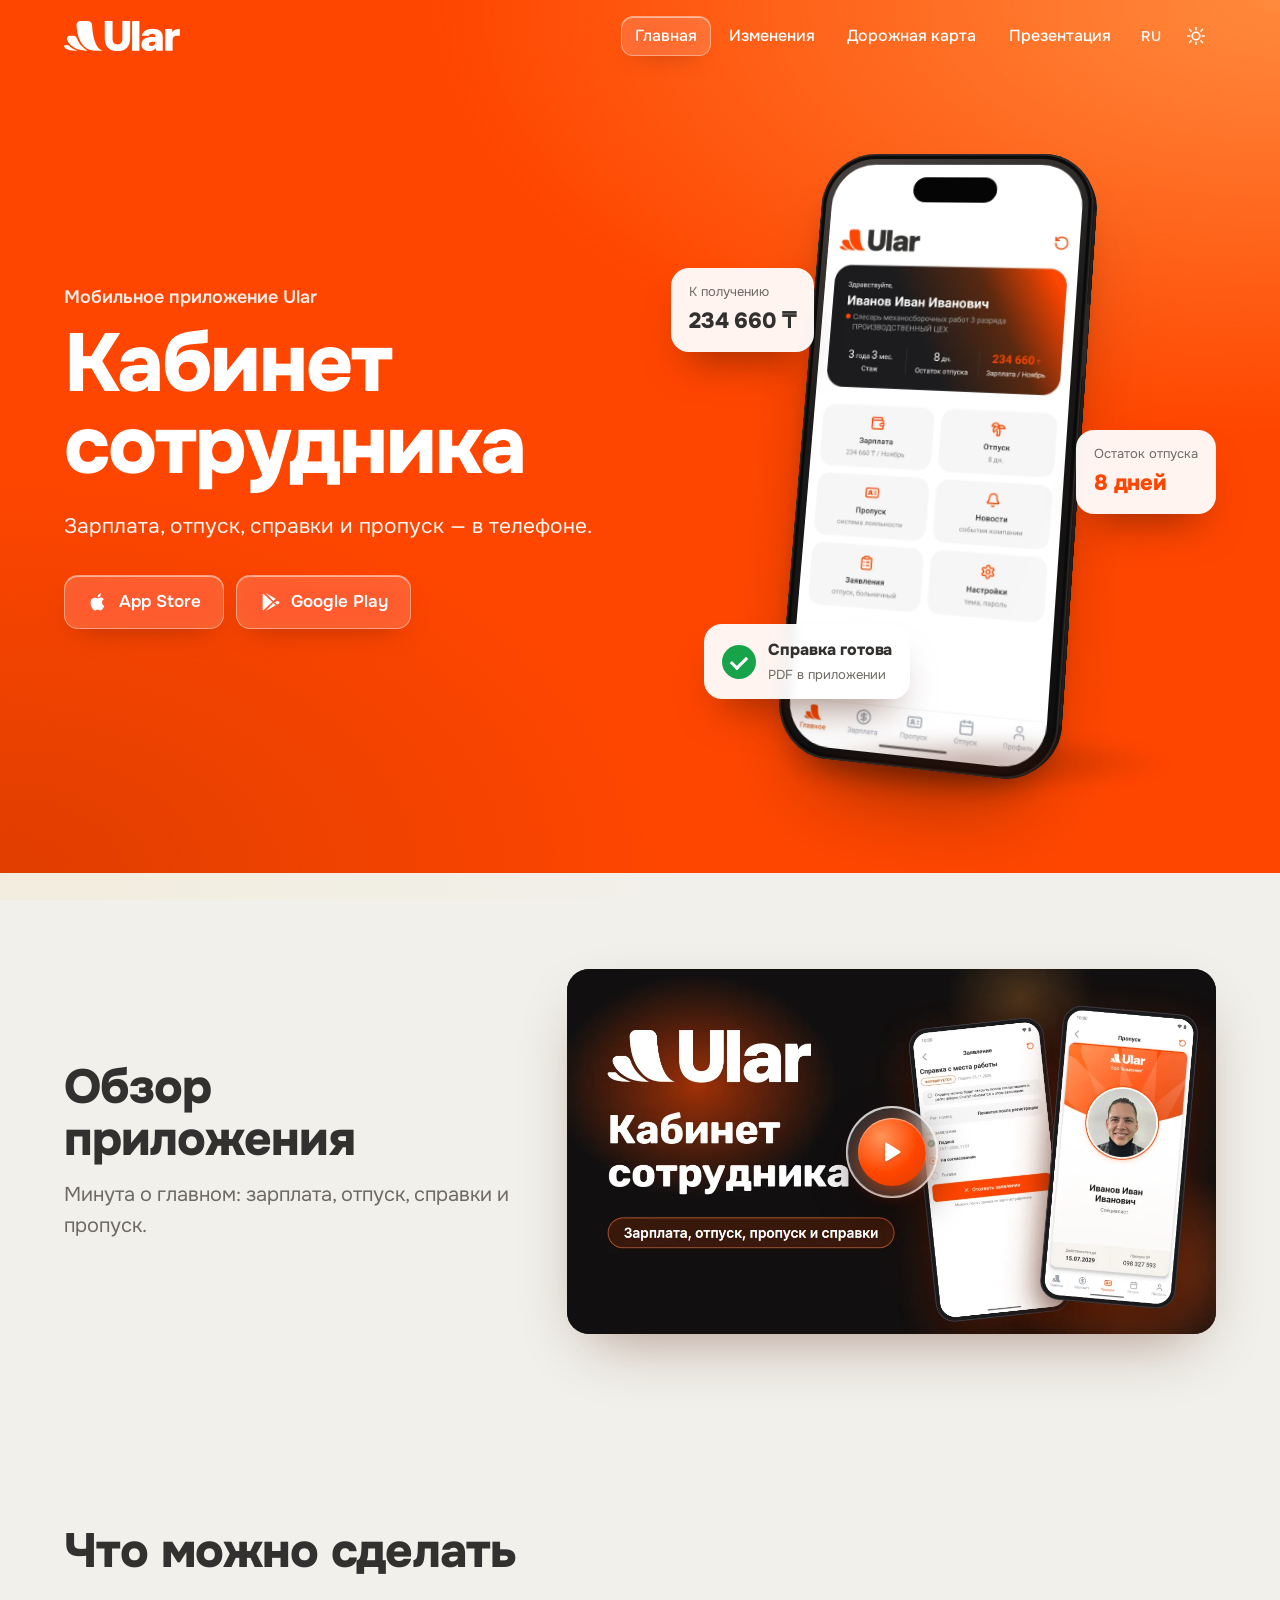
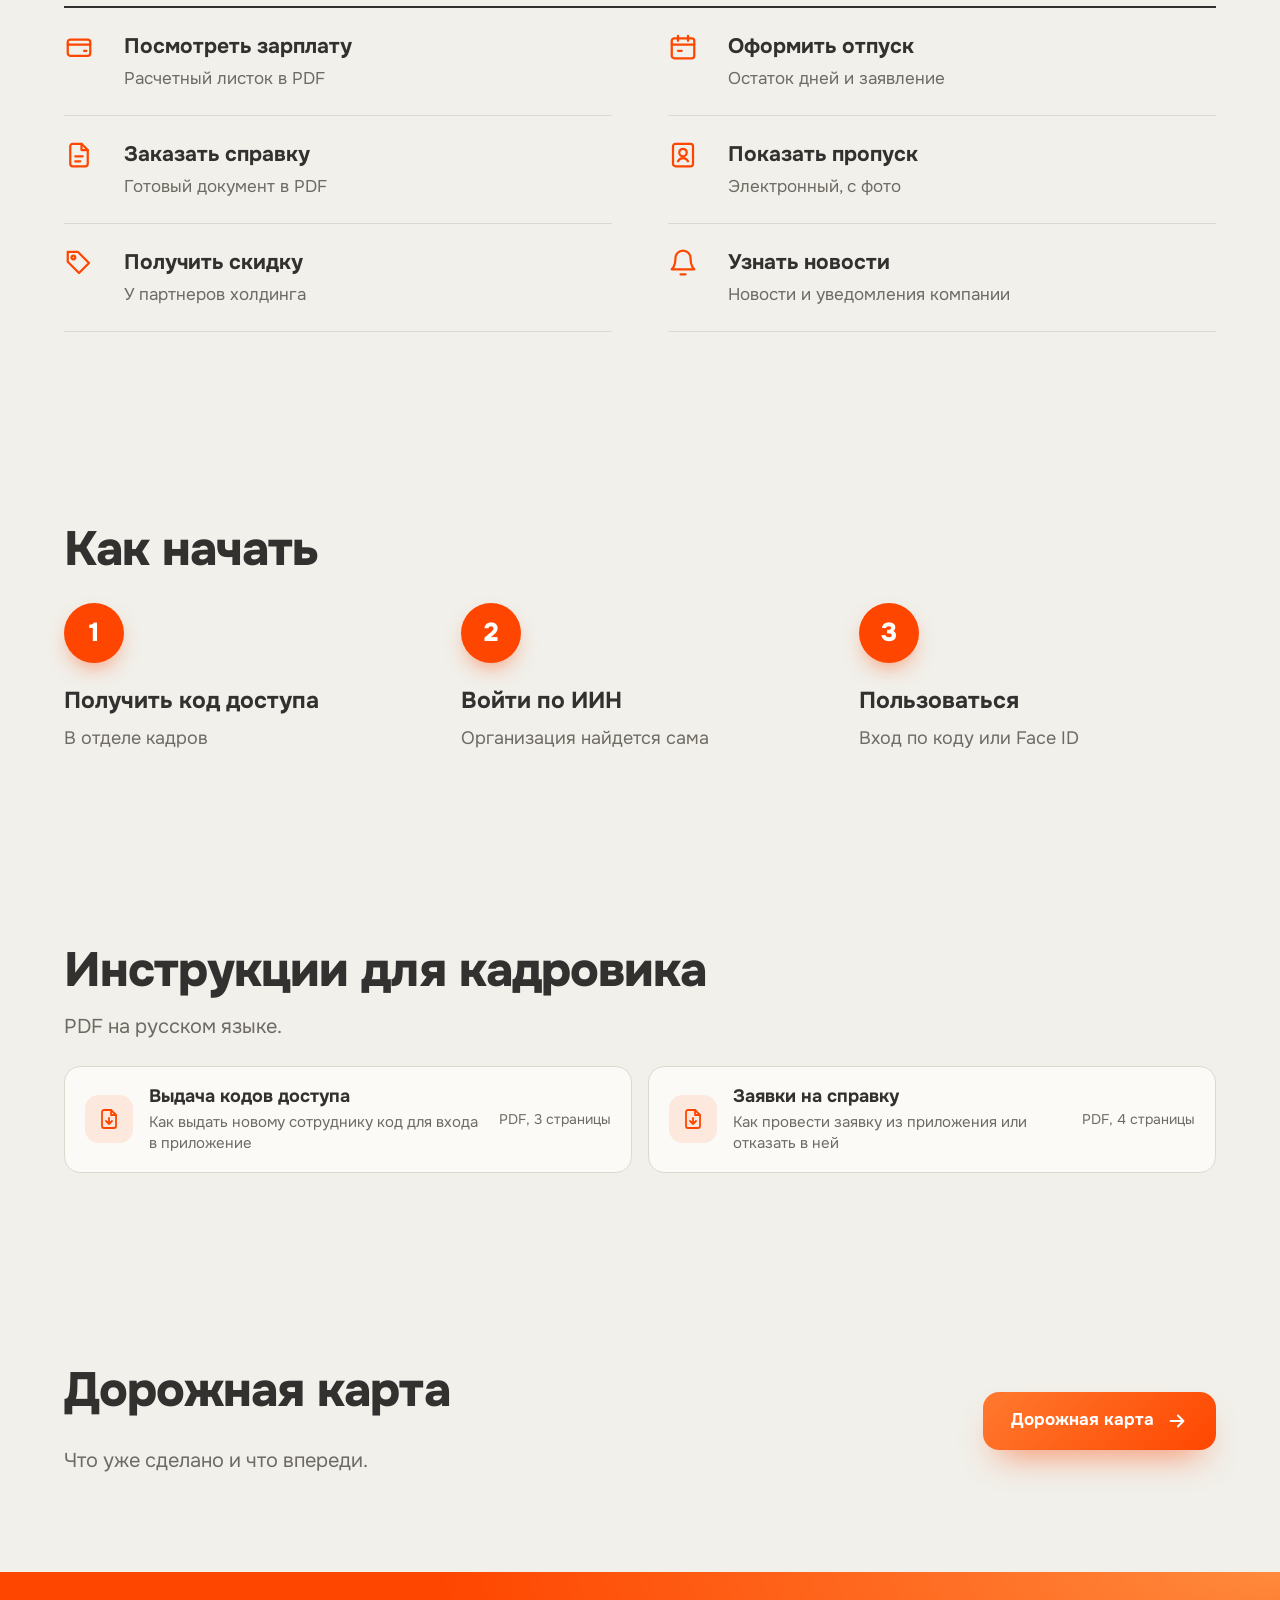
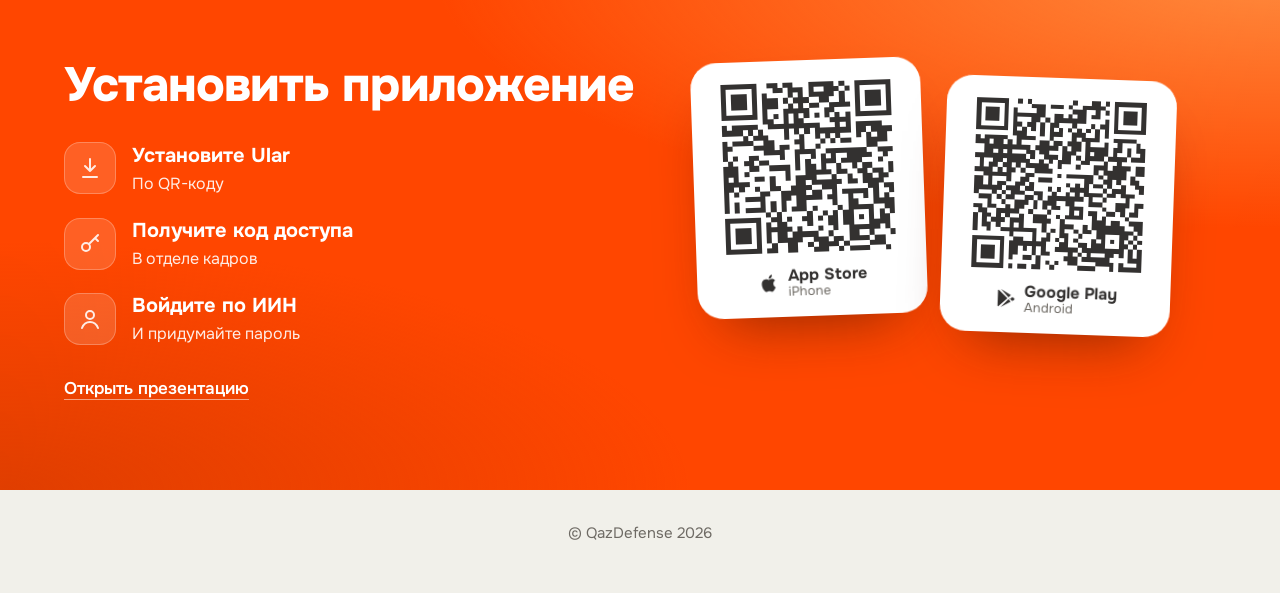
==== commit 8211ab5e: "Главная: инструкции для кадровика в PDF для скачивания (RU/KZ/EN подписи)" ====
--- a/index.html
+++ b/index.html
@@ -13,7 +13,7 @@
 <link rel="preconnect" href="https://fonts.googleapis.com">
 <link rel="preconnect" href="https://fonts.gstatic.com" crossorigin>
 <link rel="stylesheet" href="https://fonts.googleapis.com/css2?family=Onest:wght@400;500;600;700;800&display=swap">
-<link rel="stylesheet" href="assets/site.css?v=3795ae85">
+<link rel="stylesheet" href="assets/site.css?v=299e0923">
 <script>try{var t=localStorage.getItem("theme");if(t)document.documentElement.dataset.theme=t}catch(e){}</script>
 <script>(function(){var l=null,r=document.documentElement;try{l=new URLSearchParams(location.search).get("lang")||localStorage.getItem("lang")}catch(e){}if(l==="kz")l="kk";if(l==="kk"||l==="en"){r.lang=l;r.classList.add("i18n-wait");setTimeout(function(){r.classList.remove("i18n-wait")},1500)}})()</script>
 </head>
@@ -124,6 +124,25 @@
     </div>
   </section>
 
+  <section class="flow-block reveal" id="guides">
+    <div class="wrap">
+      <h2>Инструкции для кадровика</h2>
+      <p class="lead-dark">PDF на русском языке.</p>
+      <div class="guides">
+        <a class="guide" href="assets/docs/ular-access-codes.pdf" download="Ular - Выдача кодов доступа.pdf">
+          <span class="guide-ic"><svg viewBox="0 0 24 24" fill="none" stroke="currentColor" stroke-width="1.8" stroke-linecap="round" stroke-linejoin="round" aria-hidden="true"><path d="M14 3H7a2 2 0 0 0-2 2v14a2 2 0 0 0 2 2h10a2 2 0 0 0 2-2V8z"/><path d="M14 3v5h5M12 11v6M9 14l3 3 3-3"/></svg></span>
+          <span class="guide-txt"><b>Выдача кодов доступа</b><span>Как выдать новому сотруднику код для входа в приложение</span></span>
+          <span class="guide-meta">PDF, 3 страницы</span>
+        </a>
+        <a class="guide" href="assets/docs/ular-certificate-requests.pdf" download="Ular - Обработка заявок на справку.pdf">
+          <span class="guide-ic"><svg viewBox="0 0 24 24" fill="none" stroke="currentColor" stroke-width="1.8" stroke-linecap="round" stroke-linejoin="round" aria-hidden="true"><path d="M14 3H7a2 2 0 0 0-2 2v14a2 2 0 0 0 2 2h10a2 2 0 0 0 2-2V8z"/><path d="M14 3v5h5M12 11v6M9 14l3 3 3-3"/></svg></span>
+          <span class="guide-txt"><b>Заявки на справку</b><span>Как провести заявку из приложения или отказать в ней</span></span>
+          <span class="guide-meta">PDF, 4 страницы</span>
+        </a>
+      </div>
+    </div>
+  </section>
+
   <section class="flow-block reveal" id="route-block">
     <div class="wrap teaser">
       <div>
@@ -173,9 +192,9 @@
 </footer>
 
 <button type="button" class="to-top" id="toTop" aria-label="Наверх"><svg viewBox="0 0 24 24" aria-hidden="true"><path d="M12 19V5M6 11l6-6 6 6" fill="none" stroke="currentColor" stroke-width="2.2" stroke-linecap="round" stroke-linejoin="round"/></svg></button>
-<script src="assets/i18n/kk.js?v=3795ae85"></script>
-<script src="assets/i18n/en.js?v=3795ae85"></script>
-<script src="assets/i18n.js?v=3795ae85"></script>
-<script src="assets/deck.js?v=3795ae85"></script>
+<script src="assets/i18n/kk.js?v=299e0923"></script>
+<script src="assets/i18n/en.js?v=299e0923"></script>
+<script src="assets/i18n.js?v=299e0923"></script>
+<script src="assets/deck.js?v=299e0923"></script>
 </body>
 </html>
--- a/assets/site.css
+++ b/assets/site.css
@@ -1306,3 +1306,21 @@
   .ch-bar { left: 4px; right: 4px; }
 }
 @media (prefers-reduced-motion: reduce) { .player-start { transition: none; } .player-start::before { animation: none; opacity: 0; } }
+
+/* Инструкции для скачивания */
+#guides .lead-dark { margin: -14px 0 24px; }
+.guides { display: grid; grid-template-columns: repeat(2, minmax(0, 1fr)); gap: 16px; }
+.guide { display: grid; grid-template-columns: 48px minmax(0, 1fr) auto; gap: 16px; align-items: center; padding: 18px 20px;
+  border: 1px solid var(--line); border-radius: 16px; background: var(--surface); color: var(--fg); text-decoration: none;
+  transition: transform .25s cubic-bezier(.2,.8,.2,1), border-color .25s ease, box-shadow .25s ease; }
+.guide:hover { transform: translateY(-2px); border-color: color-mix(in srgb, var(--ular) 45%, var(--line)); box-shadow: 0 10px 28px -14px rgba(80, 20, 0, .35); }
+.guide-ic { width: 48px; height: 48px; border-radius: 14px; display: grid; place-items: center; color: var(--ular);
+  background: color-mix(in srgb, var(--ular) 10%, transparent); }
+.guide-ic svg { width: 24px; height: 24px; }
+.guide-txt { display: grid; gap: 4px; min-width: 0; }
+.guide-txt b { font-size: 18px; font-weight: 700; line-height: 1.3; }
+.guide-txt span { color: var(--muted); font-size: 15px; line-height: 1.4; }
+.guide-meta { color: var(--muted); font-size: 14px; white-space: nowrap; }
+@media (max-width: 900px) { .guides { grid-template-columns: minmax(0, 1fr); } }
+@media (max-width: 560px) { .guide { grid-template-columns: 44px minmax(0, 1fr); } .guide-meta { grid-column: 2; } .guide-ic { width: 44px; height: 44px; } }
+@media (prefers-reduced-motion: reduce) { .guide { transition: none; } }
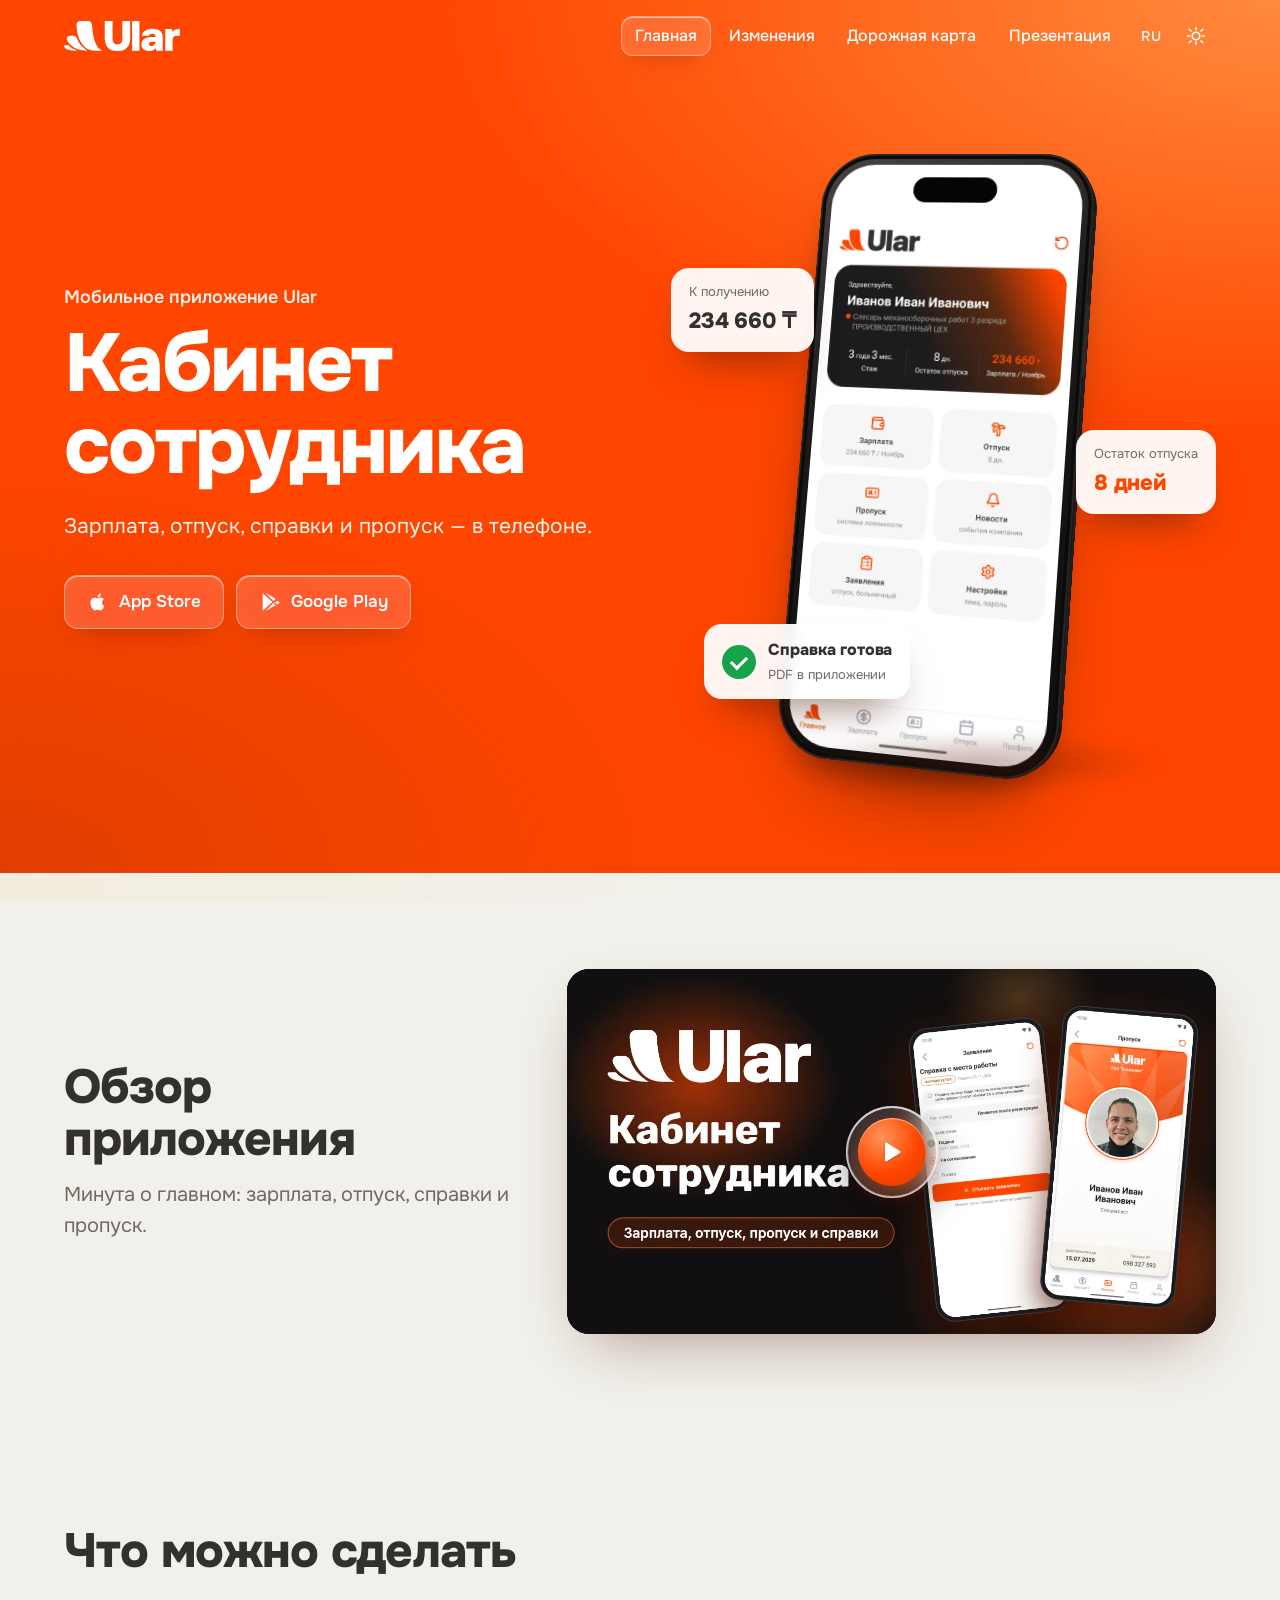
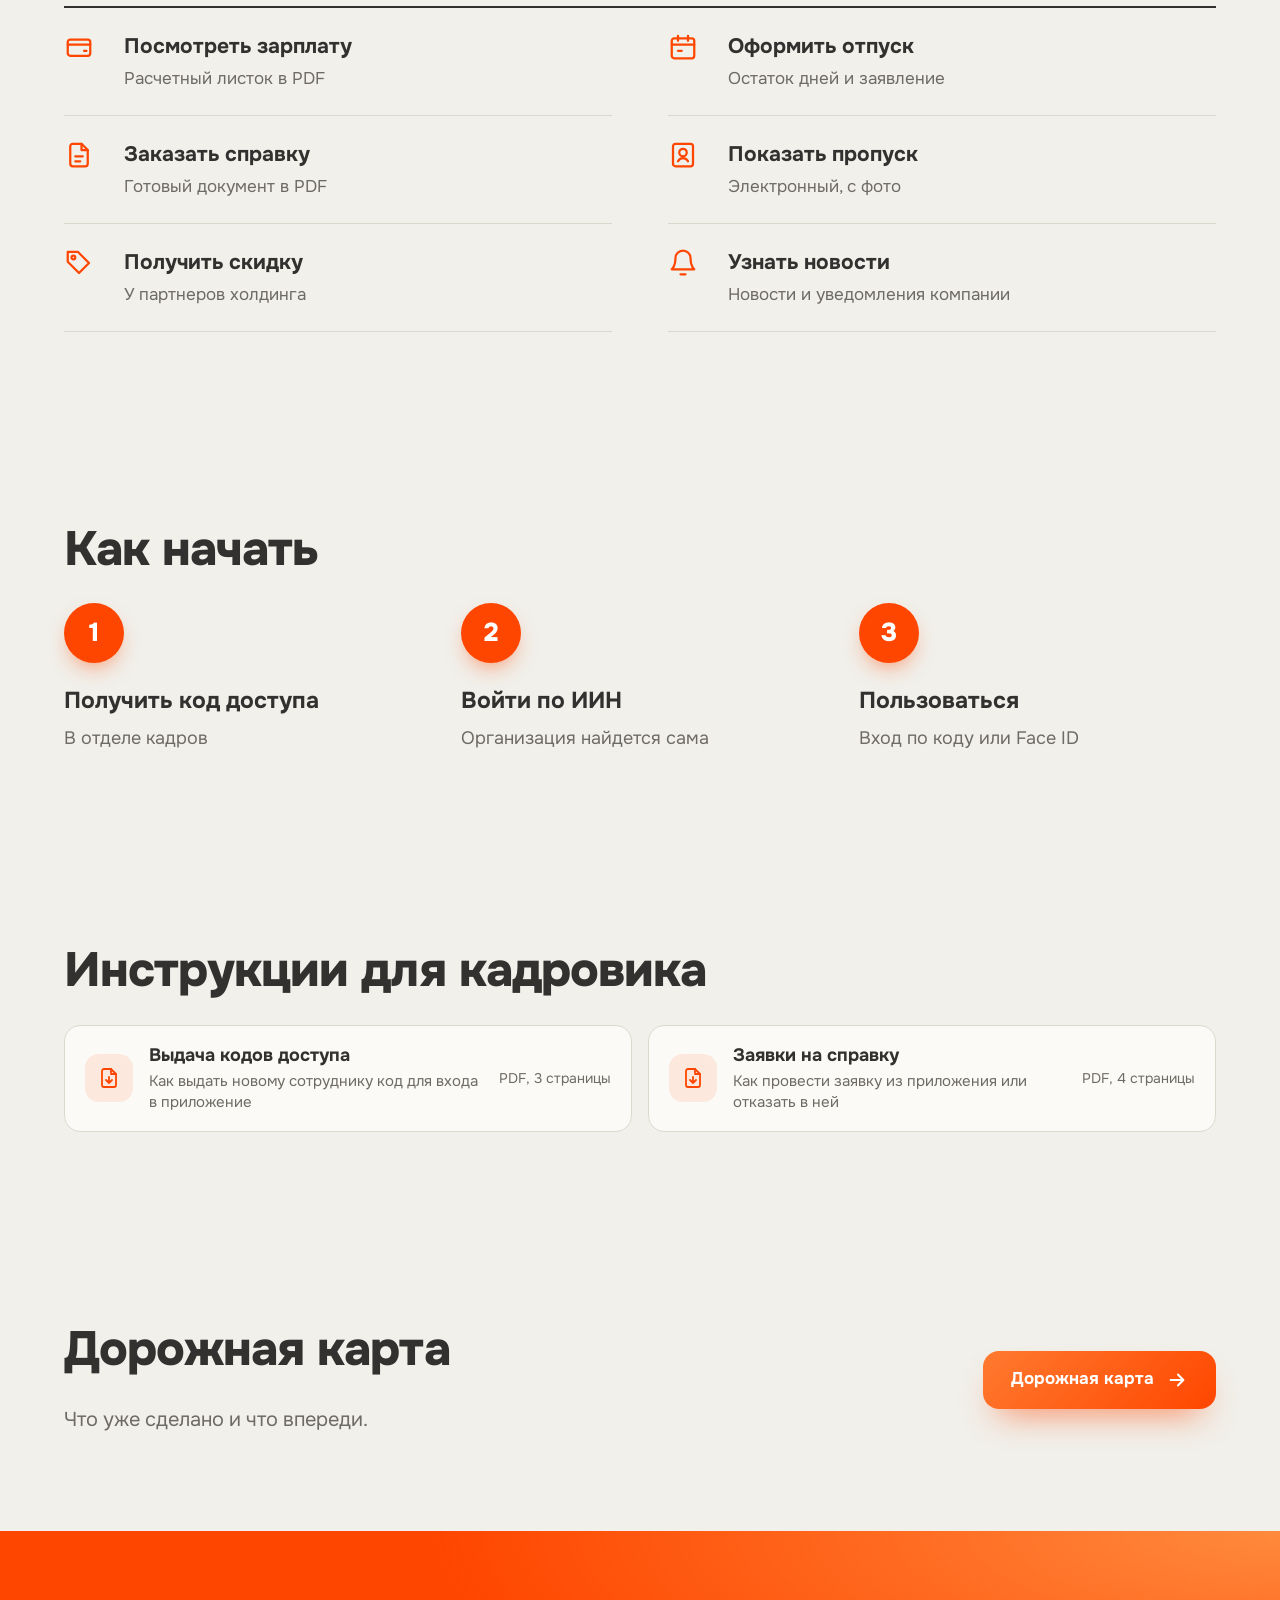
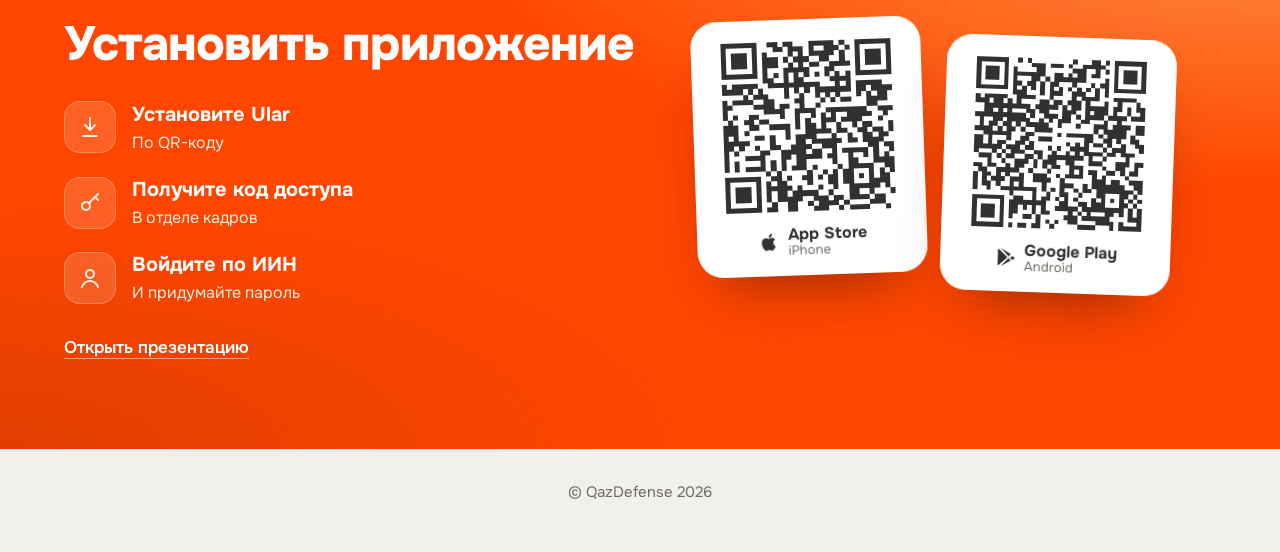
==== commit ee9f725f: "Главная: без подписи под заголовком инструкций" ====
--- a/index.html
+++ b/index.html
@@ -13,7 +13,7 @@
 <link rel="preconnect" href="https://fonts.googleapis.com">
 <link rel="preconnect" href="https://fonts.gstatic.com" crossorigin>
 <link rel="stylesheet" href="https://fonts.googleapis.com/css2?family=Onest:wght@400;500;600;700;800&display=swap">
-<link rel="stylesheet" href="assets/site.css?v=299e0923">
+<link rel="stylesheet" href="assets/site.css?v=38bb5d92">
 <script>try{var t=localStorage.getItem("theme");if(t)document.documentElement.dataset.theme=t}catch(e){}</script>
 <script>(function(){var l=null,r=document.documentElement;try{l=new URLSearchParams(location.search).get("lang")||localStorage.getItem("lang")}catch(e){}if(l==="kz")l="kk";if(l==="kk"||l==="en"){r.lang=l;r.classList.add("i18n-wait");setTimeout(function(){r.classList.remove("i18n-wait")},1500)}})()</script>
 </head>
@@ -127,7 +127,6 @@
   <section class="flow-block reveal" id="guides">
     <div class="wrap">
       <h2>Инструкции для кадровика</h2>
-      <p class="lead-dark">PDF на русском языке.</p>
       <div class="guides">
         <a class="guide" href="assets/docs/ular-access-codes.pdf" download="Ular - Выдача кодов доступа.pdf">
           <span class="guide-ic"><svg viewBox="0 0 24 24" fill="none" stroke="currentColor" stroke-width="1.8" stroke-linecap="round" stroke-linejoin="round" aria-hidden="true"><path d="M14 3H7a2 2 0 0 0-2 2v14a2 2 0 0 0 2 2h10a2 2 0 0 0 2-2V8z"/><path d="M14 3v5h5M12 11v6M9 14l3 3 3-3"/></svg></span>
@@ -192,9 +191,9 @@
 </footer>
 
 <button type="button" class="to-top" id="toTop" aria-label="Наверх"><svg viewBox="0 0 24 24" aria-hidden="true"><path d="M12 19V5M6 11l6-6 6 6" fill="none" stroke="currentColor" stroke-width="2.2" stroke-linecap="round" stroke-linejoin="round"/></svg></button>
-<script src="assets/i18n/kk.js?v=299e0923"></script>
-<script src="assets/i18n/en.js?v=299e0923"></script>
-<script src="assets/i18n.js?v=299e0923"></script>
-<script src="assets/deck.js?v=299e0923"></script>
+<script src="assets/i18n/kk.js?v=38bb5d92"></script>
+<script src="assets/i18n/en.js?v=38bb5d92"></script>
+<script src="assets/i18n.js?v=38bb5d92"></script>
+<script src="assets/deck.js?v=38bb5d92"></script>
 </body>
 </html>
--- a/assets/site.css
+++ b/assets/site.css
@@ -1308,7 +1308,6 @@
 @media (prefers-reduced-motion: reduce) { .player-start { transition: none; } .player-start::before { animation: none; opacity: 0; } }
 
 /* Инструкции для скачивания */
-#guides .lead-dark { margin: -14px 0 24px; }
 .guides { display: grid; grid-template-columns: repeat(2, minmax(0, 1fr)); gap: 16px; }
 .guide { display: grid; grid-template-columns: 48px minmax(0, 1fr) auto; gap: 16px; align-items: center; padding: 18px 20px;
   border: 1px solid var(--line); border-radius: 16px; background: var(--surface); color: var(--fg); text-decoration: none;
